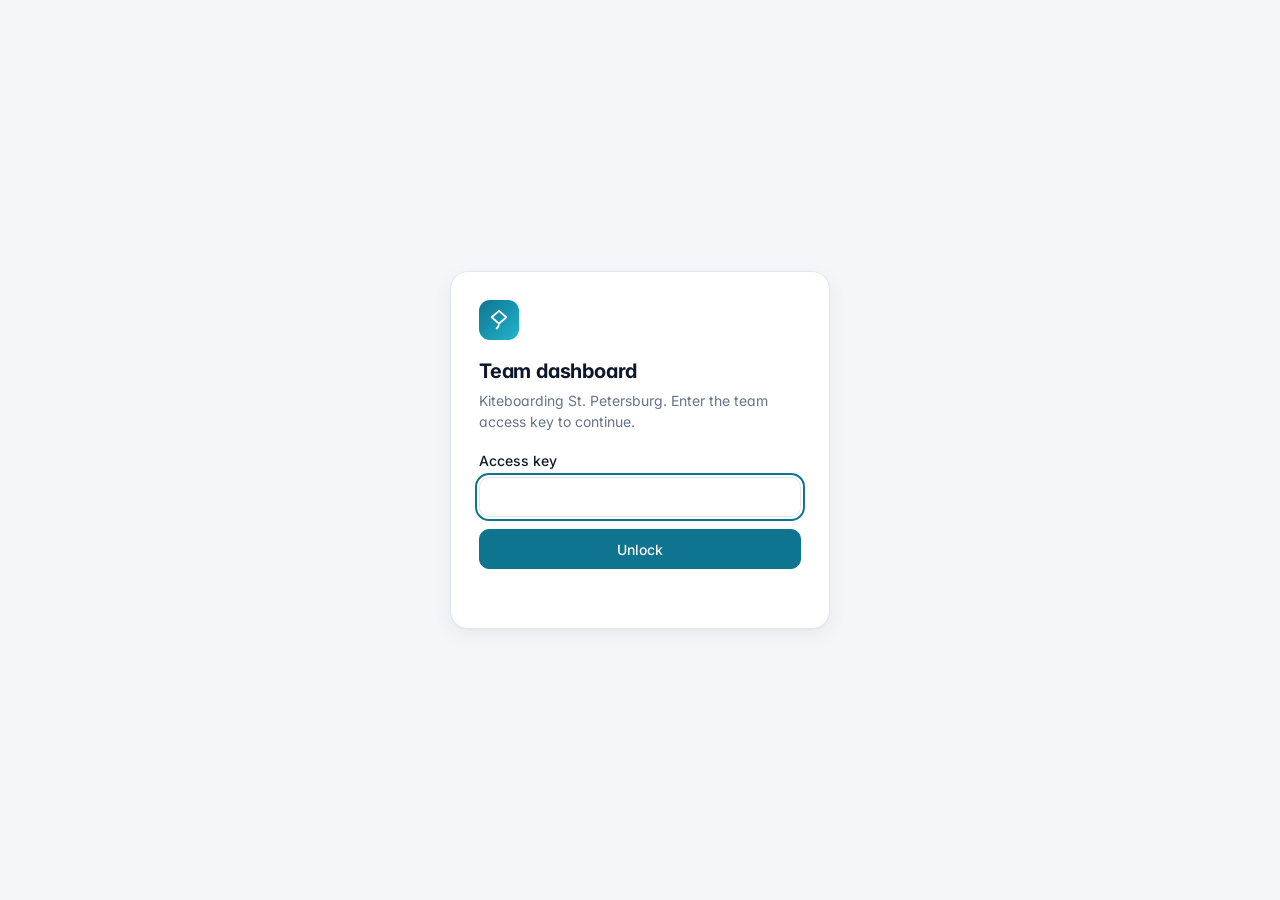
==== index.html @ fb51202d "Add Complete to the New / Repeat client switch Request cards and Instructor's clients now offer New " ====
<!doctype html>
<html lang="en">
<head>
<meta charset="utf-8">
<meta name="viewport" content="width=device-width, initial-scale=1">
<meta name="robots" content="noindex, nofollow">
<meta name="color-scheme" content="light dark">
<title>KSP Team Dashboard</title>
<link rel="preconnect" href="https://fonts.googleapis.com">
<link rel="preconnect" href="https://fonts.gstatic.com" crossorigin>
<link rel="stylesheet" href="https://fonts.googleapis.com/css2?family=Inter:wght@400;500;600;700&display=swap">
<style>
  :root {
    --bg: #f4f6f9;
    --surface: #ffffff;
    --surface-2: #f1f4f8;
    --border: #e2e7ee;
    --text: #0f172a;
    --muted: #64748b;
    --accent: #0e7490;
    --accent-hover: #0b5f76;
    --accent-soft: #e2f3f7;
    --on-accent: #ffffff;
    --shadow: 0 1px 2px rgba(15, 23, 42, .04), 0 6px 20px rgba(15, 23, 42, .05);
    --radius: 14px;
    --info: #1d4ed8;   --info-soft: #dbeafe;
    --ok: #15803d;     --ok-soft: #dcfce7;
    --warn: #b45309;   --warn-soft: #fef3c7;
    --danger: #b91c1c; --danger-soft: #fee2e2;
    --neutral: #475569; --neutral-soft: #e9edf2;
    /* Instructor colors */
    --green: #15803d;  --green-soft: #dcfce7;
    --blue: #1d4ed8;   --blue-soft: #dbeafe;
    --purple: #7e22ce; --purple-soft: #f3e8ff;
    --orange: #c2410c; --orange-soft: #ffedd5;
    --pink: #be185d;   --pink-soft: #fce7f3;
    --teal: #0f766e;   --teal-soft: #ccfbf1;
  }
  @media (prefers-color-scheme: dark) {
    :root {
      --bg: #0b1220;
      --surface: #111a2b;
      --surface-2: #17223a;
      --border: #24324d;
      --text: #e6edf6;
      --muted: #91a3bb;
      --accent: #22b5cc;
      --accent-hover: #47c6da;
      --accent-soft: rgba(34, 181, 204, .14);
      --on-accent: #062029;
      --shadow: 0 1px 2px rgba(0, 0, 0, .3), 0 6px 20px rgba(0, 0, 0, .25);
      --info: #93c5fd;   --info-soft: rgba(59, 130, 246, .18);
      --ok: #86efac;     --ok-soft: rgba(34, 197, 94, .16);
      --warn: #fcd34d;   --warn-soft: rgba(245, 158, 11, .16);
      --danger: #fca5a5; --danger-soft: rgba(239, 68, 68, .16);
      --neutral: #cbd5e1; --neutral-soft: rgba(148, 163, 184, .16);
      --green: #86efac;  --green-soft: rgba(34, 197, 94, .18);
      --blue: #93c5fd;   --blue-soft: rgba(59, 130, 246, .2);
      --purple: #d8b4fe; --purple-soft: rgba(168, 85, 247, .2);
      --orange: #fdba74; --orange-soft: rgba(249, 115, 22, .18);
      --pink: #f9a8d4;   --pink-soft: rgba(236, 72, 153, .18);
      --teal: #5eead4;   --teal-soft: rgba(20, 184, 166, .18);
    }
  }

  * { box-sizing: border-box; }
  html { -webkit-text-size-adjust: 100%; }
  body {
    margin: 0;
    background: var(--bg);
    color: var(--text);
    font: 14px/1.5 Inter, ui-sans-serif, system-ui, -apple-system, "Segoe UI", Roboto, sans-serif;
    font-feature-settings: "cv11", "ss01";
    -webkit-font-smoothing: antialiased;
  }
  a { color: var(--accent); text-decoration: none; }
  a:hover { text-decoration: underline; }
  button, input, select, textarea { font: inherit; color: inherit; }
  [hidden] { display: none !important; }
  .wrap { max-width: 1280px; margin: 0 auto; padding: 24px; }

  /* Buttons */
  .btn {
    display: inline-flex; align-items: center; gap: 6px;
    height: 36px; padding: 0 14px;
    border: 1px solid var(--border); border-radius: 10px;
    background: var(--surface); color: var(--text);
    font-weight: 500; cursor: pointer; white-space: nowrap;
    transition: background .15s, border-color .15s;
  }
  .btn:hover { background: var(--surface-2); }
  .btn:focus-visible, select:focus-visible, input:focus-visible { outline: 2px solid var(--accent); outline-offset: 2px; }
  .btn-primary { background: var(--accent); border-color: var(--accent); color: var(--on-accent); }
  .btn-primary:hover { background: var(--accent-hover); }
  .btn svg { width: 16px; height: 16px; }
  .btn.is-loading svg { animation: spin .8s linear infinite; }
  .btn-icon { width: 36px; padding: 0; justify-content: center; }
  @keyframes spin { to { transform: rotate(360deg); } }

  /* Key gate */
  .gate { min-height: 100vh; display: grid; place-items: center; padding: 24px 16px; }
  .gate-card {
    width: 100%; max-width: 380px; padding: 28px;
    background: var(--surface); border: 1px solid var(--border);
    border-radius: 18px; box-shadow: var(--shadow);
  }
  .gate-card h1 { margin: 16px 0 4px; font-size: 20px; letter-spacing: -.01em; }
  .gate-card p { margin: 0 0 18px; color: var(--muted); }
  .gate-card label { display: block; font-weight: 500; margin-bottom: 6px; }
  .gate-card .btn { width: 100%; justify-content: center; margin-top: 12px; height: 40px; }
  .gate-error { color: var(--danger); margin-top: 10px; min-height: 1.5em; }
  .field {
    width: 100%; height: 40px; padding: 0 12px;
    border: 1px solid var(--border); border-radius: 10px;
    background: var(--surface); color: var(--text);
  }

  /* Header */
  .logo {
    width: 40px; height: 40px; flex: none; border-radius: 11px;
    display: grid; place-items: center;
    background: linear-gradient(135deg, #0e7490, #22b5cc); color: #fff;
  }
  .logo svg { width: 22px; height: 22px; }
  .topbar { display: flex; align-items: center; justify-content: space-between; gap: 16px; flex-wrap: wrap; margin-bottom: 20px; }
  .brand { display: flex; align-items: center; gap: 12px; min-width: 0; }
  .brand h1 { margin: 0; font-size: 20px; line-height: 1.2; letter-spacing: -.015em; }
  .brand-sub { color: var(--muted); font-size: 13px; }
  .actions { display: flex; align-items: center; gap: 8px; flex-wrap: wrap; }

  .banner {
    display: flex; gap: 10px; align-items: flex-start;
    padding: 10px 14px; margin-bottom: 16px; border-radius: 12px;
    background: var(--warn-soft); color: var(--warn); font-weight: 500;
  }
  .banner.error { background: var(--danger-soft); color: var(--danger); }
  .banner svg { width: 18px; height: 18px; flex: none; margin-top: 1px; }

  /* KPIs */
  .kpis { display: grid; grid-template-columns: repeat(4, minmax(0, 1fr)); gap: 16px; margin-bottom: 20px; }
  .kpi {
    background: var(--surface); border: 1px solid var(--border); border-radius: var(--radius);
    box-shadow: var(--shadow); padding: 16px 18px; min-width: 0;
  }
  .kpi-label { color: var(--muted); font-size: 13px; font-weight: 500; }
  .kpi-value { font-size: 30px; font-weight: 700; letter-spacing: -.02em; line-height: 1.2; margin-top: 4px; font-variant-numeric: tabular-nums; }
  .kpi-sub { color: var(--muted); font-size: 12.5px; margin-top: 2px; overflow-wrap: anywhere; }
  .kpi-accent .kpi-value { color: var(--accent); }

  /* Panels */
  .panel {
    background: var(--surface); border: 1px solid var(--border); border-radius: var(--radius);
    box-shadow: var(--shadow); min-width: 0; display: flex; flex-direction: column;
    margin-bottom: 20px;
  }
  .panel-head {
    display: flex; align-items: center; justify-content: space-between; gap: 12px; flex-wrap: wrap;
    padding: 16px 18px 12px;
  }
  .panel-head h2 { margin: 0; font-size: 15px; font-weight: 600; letter-spacing: -.005em; }
  .count { color: var(--muted); font-weight: 500; font-size: 13px; margin-left: 6px; }
  .filters { display: flex; gap: 10px; padding: 0 18px 12px; }
  .search { position: relative; flex: 1; min-width: 0; }
  .search svg { position: absolute; left: 12px; top: 11px; width: 16px; height: 16px; color: var(--muted); pointer-events: none; }
  .search .field { height: 38px; padding-left: 36px; background: var(--surface-2); border-color: transparent; }
  .search .field:focus { background: var(--surface); border-color: var(--border); }
  .status-filter { height: 38px; padding: 0 10px; border: 1px solid transparent; border-radius: 10px; background: var(--surface-2); color: var(--text); max-width: 45%; }
  .panel-body { padding: 0 18px 18px; min-width: 0; }
  .empty { color: var(--muted); padding: 24px 0; text-align: center; }
  .note-error { color: var(--danger); padding: 16px 0; }

  /* Lesson request cards */
  .req-grid { display: grid; grid-template-columns: repeat(auto-fill, minmax(340px, 1fr)); gap: 12px; }
  .req { border: 1px solid var(--border); border-radius: 12px; padding: 14px; min-width: 0; }
  .req-top { display: flex; justify-content: space-between; align-items: flex-start; gap: 10px; }
  .req h3 { margin: 0; font-size: 15px; font-weight: 600; overflow-wrap: anywhere; }
  .pill {
    flex: none; display: inline-block; padding: 2px 10px; border-radius: 999px;
    font-size: 12px; font-weight: 600; background: var(--neutral-soft); color: var(--neutral);
  }
  .pill.info { background: var(--info-soft); color: var(--info); }
  .pill.ok { background: var(--ok-soft); color: var(--ok); }
  .pill.warn { background: var(--warn-soft); color: var(--warn); }
  .pill.danger { background: var(--danger-soft); color: var(--danger); }
  .contact { display: flex; flex-wrap: wrap; gap: 4px 14px; margin-top: 6px; }
  .contact a { display: inline-flex; align-items: center; gap: 5px; font-weight: 500; overflow-wrap: anywhere; }
  .contact svg { width: 14px; height: 14px; flex: none; }
  .fields { margin: 10px 0 0; padding: 0; list-style: none; }
  .fields li { margin: 2px 0; overflow-wrap: anywhere; }
  .fields .lbl { color: var(--muted); }
  .req-notes {
    margin-top: 10px; padding: 8px 10px; border-radius: 8px;
    background: var(--surface-2); white-space: pre-wrap; overflow-wrap: anywhere;
  }
  .req-notes b { font-weight: 600; }
  .req-time { margin-top: 10px; color: var(--muted); font-size: 12.5px; }
  .req-pills { display: flex; flex-wrap: wrap; justify-content: flex-end; gap: 6px; }
  .pill.jetski { background: var(--orange-soft); color: var(--orange); }
  .pill.repeat { background: var(--purple-soft); color: var(--purple); }
  .pill.complete { background: var(--green-soft); color: var(--green); }

  /* Team notes and Jetski Needed */
  .team { margin-top: 12px; padding-top: 12px; border-top: 1px dashed var(--border); }
  .team-row { display: flex; align-items: center; justify-content: space-between; gap: 10px; }
  .team-lbl { font-weight: 600; }
  .seg { display: inline-flex; padding: 2px; border-radius: 10px; background: var(--surface-2); border: 1px solid var(--border); }
  .seg button {
    height: 28px; min-width: 52px; padding: 0 12px; border: 0; border-radius: 8px;
    background: transparent; color: var(--muted); font-weight: 600; cursor: pointer;
  }
  .seg button[aria-pressed="true"] { background: var(--surface); color: var(--text); box-shadow: 0 1px 2px rgba(15, 23, 42, .12); }
  .seg button[data-jetski="yes"][aria-pressed="true"] { background: var(--orange); color: #fff; }
  .seg button[data-client="repeat"][aria-pressed="true"] { background: var(--purple); color: #fff; }
  .seg button[data-client="complete"][aria-pressed="true"] { background: var(--green); color: #fff; }
  .team-row + .team-row { margin-top: 8px; }
  .ctype { display: flex; align-items: center; gap: 10px; margin-top: 6px; font-size: 13px; color: var(--muted); }
  .ctype .seg button { height: 26px; min-width: 64px; }
  .seg button:disabled { cursor: default; opacity: .6; }
  .seg button:focus-visible, .note-form textarea:focus-visible { outline: 2px solid var(--accent); outline-offset: 2px; }
  .team-notes {
    margin-top: 10px; padding: 8px 10px; border-radius: 8px; max-height: 180px; overflow-y: auto;
    background: var(--surface-2); white-space: pre-wrap; overflow-wrap: anywhere; font-size: 13px;
  }
  .team-notes b { font-weight: 600; }
  .note-form { margin-top: 10px; }
  .note-form textarea {
    display: block; width: 100%; min-height: 56px; padding: 8px 10px; resize: vertical;
    border: 1px solid var(--border); border-radius: 10px; background: var(--surface); color: var(--text); font: inherit;
  }
  .note-actions { display: flex; gap: 8px; margin-top: 8px; }
  .note-actions .field { height: 34px; flex: 1; min-width: 0; }
  .note-actions .btn { height: 34px; }
  .team-msg { margin-top: 6px; font-size: 12.5px; color: var(--muted); min-height: 0; }
  .team-msg:empty { display: none; }
  .team-msg.error { color: var(--danger); }

  /* Add to calendar */
  .book { margin-top: 10px; }
  .book-form { margin-top: 8px; padding: 10px; border-radius: 10px; background: var(--surface-2); }
  .book-grid { display: grid; grid-template-columns: repeat(2, minmax(0, 1fr)); gap: 8px; }
  .book-grid label { display: flex; flex-direction: column; gap: 3px; font-size: 12.5px; font-weight: 500; color: var(--muted); min-width: 0; }
  .book-grid .field { height: 34px; padding: 0 8px; min-width: 0; }
  .book-form .note-actions .btn-primary { flex: 1; justify-content: center; }

  /* Upcoming lessons (booked from the dashboard) */
  .ev-list { list-style: none; margin: 0; padding: 0; }
  .ev-list > li { padding: 10px 0; border-top: 1px solid var(--border); }
  .ev-list > li:first-child { border-top: 0; }
  .ev-row { display: flex; align-items: center; gap: 12px; flex-wrap: wrap; }
  .ev-when { flex: none; width: 190px; font-weight: 600; font-variant-numeric: tabular-nums; }
  .ev-who { flex: 1; min-width: 160px; overflow-wrap: anywhere; }
  .ev-who .muted { color: var(--muted); font-size: 13px; }
  .ev-actions { display: flex; gap: 8px; }
  .ev-actions .btn { height: 32px; padding: 0 12px; }
  .btn-danger { color: var(--danger); }
  .ev-list .book-form { margin-top: 10px; }
  .ev-name { display: flex; align-items: center; gap: 8px; }
  .ev-name .field { height: 34px; width: 180px; }
  #ev-msg { padding: 0 18px 12px; }

  /* Calendar */
  .cal-nav { display: flex; align-items: center; gap: 8px; }
  .cal-title { font-size: 15px; font-weight: 600; min-width: 130px; text-align: center; }
  .cal-note { color: var(--muted); font-size: 13px; padding: 0 18px 12px; }
  .cal { border: 1px solid var(--border); border-radius: 12px; overflow: hidden; }
  .gcal { border: 1px solid var(--border); border-radius: 12px; overflow: hidden; background: #fff; }
  .gcal iframe { display: block; width: 100%; height: 680px; border: 0; }
  .cal-dow, .cal-grid { display: grid; grid-template-columns: repeat(7, minmax(0, 1fr)); }
  .cal-dow div { padding: 8px 10px; font-size: 12px; font-weight: 600; color: var(--muted); background: var(--surface-2); border-bottom: 1px solid var(--border); }
  .cal-dow .short { display: none; }
  .cal-day {
    min-width: 0; min-height: 104px; margin: 0; padding: 4px 4px 6px;
    border: 0; border-right: 1px solid var(--border); border-bottom: 1px solid var(--border);
    background: transparent; cursor: pointer; text-align: left;
    display: flex; flex-direction: column; align-items: stretch; gap: 3px;
  }
  .cal-day:nth-child(7n) { border-right: 0; }
  .cal-day:nth-last-child(-n+7) { border-bottom: 0; }
  .cal-day:hover { background: var(--surface-2); }
  .cal-day:focus-visible { outline: 2px solid var(--accent); outline-offset: -2px; }
  .cal-day.out { background: color-mix(in srgb, var(--surface-2) 55%, transparent); }
  .cal-day.out .cal-num { color: var(--muted); opacity: .7; }
  .cal-day.today { background: var(--accent-soft); }
  .cal-day.selected { box-shadow: inset 0 0 0 2px var(--accent); }
  .cal-num {
    align-self: flex-start; display: inline-grid; place-items: center; min-width: 24px; height: 24px; padding: 0 4px;
    border-radius: 999px; font-size: 12.5px; font-weight: 600; font-variant-numeric: tabular-nums;
  }
  .cal-day.today .cal-num { background: var(--accent); color: var(--on-accent); }
  .chip {
    display: block; min-width: 0; padding: 1px 6px; border-radius: 5px;
    font-size: 11.5px; font-weight: 600; line-height: 18px;
    white-space: nowrap; overflow: hidden; text-overflow: ellipsis;
    background: var(--neutral-soft); color: var(--neutral);
  }
  .chip.info { background: var(--info-soft); color: var(--info); }
  .chip.ok { background: var(--ok-soft); color: var(--ok); }
  .chip.warn { background: var(--warn-soft); color: var(--warn); }
  .chip.danger { background: var(--danger-soft); color: var(--danger); text-decoration: line-through; }
  .chip.avail { background: var(--accent-soft); color: var(--accent); }
  .chip.weekly { padding: 2px 6px; line-height: 15px; }
  .chip.weekly span { display: block; overflow: hidden; text-overflow: ellipsis; }
  .chip.weekly .chip-phone { font-weight: 500; font-variant-numeric: tabular-nums; }
  .chip-more { font-size: 11.5px; color: var(--muted); font-weight: 500; padding: 0 6px; }

  /* Instructor colors: .ic sets --ic / --ic-soft, .ic-<color> picks them */
  .ic { --ic: var(--neutral); --ic-soft: var(--neutral-soft); }
  .ic-green { --ic: var(--green); --ic-soft: var(--green-soft); }
  .ic-blue { --ic: var(--blue); --ic-soft: var(--blue-soft); }
  .ic-purple { --ic: var(--purple); --ic-soft: var(--purple-soft); }
  .ic-orange { --ic: var(--orange); --ic-soft: var(--orange-soft); }
  .ic-pink { --ic: var(--pink); --ic-soft: var(--pink-soft); }
  .ic-teal { --ic: var(--teal); --ic-soft: var(--teal-soft); }
  .chip.ic { background: var(--ic-soft); color: var(--ic); }
  .chip.ic.danger { opacity: .7; }
  .dot { display: inline-block; flex: none; width: 10px; height: 10px; border-radius: 999px; background: var(--ic); }
  .legend { display: flex; flex-wrap: wrap; gap: 6px 14px; padding: 0 18px 12px; color: var(--muted); font-size: 13px; }
  .legend span { display: inline-flex; align-items: center; gap: 6px; }
  .inst { display: inline-flex; align-items: center; gap: 6px; font-size: 13px; font-weight: 500; color: var(--muted); }
  .req.ic { border-left: 4px solid var(--ic); }

  /* Student availability */
  .avail-grid { display: grid; grid-template-columns: repeat(3, minmax(0, 1fr)); gap: 12px; }
  .avail-col { border: 1px solid var(--border); border-radius: 12px; min-width: 0; }
  .avail-col h3 { margin: 0; padding: 12px 14px; font-size: 14px; font-weight: 600; border-bottom: 1px solid var(--border); background: var(--surface-2); border-radius: 12px 12px 0 0; }
  .avail-col ul { list-style: none; margin: 0; padding: 4px 0; }
  .avail-col li { display: flex; gap: 10px; align-items: flex-start; padding: 8px 14px; border-left: 4px solid var(--ic); margin: 4px 0; overflow-wrap: anywhere; }
  .avail-col li strong { font-weight: 600; }
  .avail-col .muted { color: var(--muted); font-size: 13px; }
  .avail-col .contact { margin-top: 2px; font-size: 13px; }
  .avail-col .empty { padding: 16px 14px; text-align: left; }
  .clients { margin-top: 16px; }
  .clients h3 { display: flex; align-items: center; justify-content: space-between; gap: 10px; flex-wrap: wrap; }
  .clients h3 select { width: auto; min-width: 160px; height: 32px; padding: 0 8px; font-weight: 500; max-width: 60%; }
  .clients .past { opacity: .7; }
  .clients li > div { flex: 1; min-width: 0; }
  .cnotes { margin-top: 8px; padding-top: 0; border-top: 0; }
  .cnotes summary { cursor: pointer; font-size: 13px; font-weight: 600; color: var(--accent); width: max-content; max-width: 100%; }
  .cnotes summary:focus-visible { outline: 2px solid var(--accent); outline-offset: 2px; border-radius: 4px; }
  .cnotes .team-notes { margin-top: 6px; }
  .cnotes .note-form { margin-top: 8px; }
  .detail { padding: 16px 0 0; }
  .detail h3 { margin: 0 0 8px; font-size: 14px; font-weight: 600; }
  .detail ul { list-style: none; margin: 0; padding: 0; }
  .detail li { display: flex; gap: 12px; align-items: flex-start; padding: 8px 0; border-top: 1px solid var(--border); overflow-wrap: anywhere; }
  .detail li:first-child { border-top: 0; }
  .detail .when { flex: none; width: 84px; font-weight: 600; font-variant-numeric: tabular-nums; overflow-wrap: normal; }
  .detail .who { flex: 1; min-width: 0; }
  .detail .who strong { font-weight: 600; }
  .detail .muted { color: var(--muted); }
  .detail .contact { margin-top: 2px; font-size: 13px; }
  .detail .empty { padding: 4px 0; text-align: left; }

  .footer { color: var(--muted); font-size: 12.5px; text-align: center; padding: 8px 0 24px; }

  /* Tablet */
  @media (max-width: 960px) {
    .kpis { grid-template-columns: repeat(2, minmax(0, 1fr)); }
  }
  /* Phone */
  @media (max-width: 640px) {
    .wrap { padding: 16px; }
    .kpis { gap: 10px; margin-bottom: 16px; }
    .kpi { padding: 12px 14px; }
    .kpi-value { font-size: 24px; }
    .panel { margin-bottom: 16px; }
    .panel-head { padding: 14px 14px 10px; }
    .filters { padding: 0 14px 10px; gap: 8px; }
    .req-grid { grid-template-columns: minmax(0, 1fr); }
    .panel-body { padding: 0 14px 14px; }
    .cal-note { padding: 0 14px 10px; }
    .cal-dow div { padding: 6px 0; text-align: center; }
    .cal-dow .long { display: none; }
    .cal-dow .short { display: inline; }
    .cal-day { min-height: 56px; padding: 3px 2px; align-items: center; }
    .cal-num { align-self: center; min-width: 22px; height: 22px; font-size: 12px; }
    /* Chips become small colored bars; tap the day to see who */
    .chip { width: 100%; height: 4px; padding: 0; font-size: 0; line-height: 0; border-radius: 2px; text-decoration: none; }
    .chip.info { background: var(--info); }
    .chip.ok { background: var(--ok); }
    .chip.warn { background: var(--warn); }
    .chip.danger { background: var(--danger); opacity: .5; }
    .chip:not(.info):not(.ok):not(.warn):not(.danger):not(.avail) { background: var(--neutral); }
    .chip.avail { background: var(--accent); padding: 0; line-height: 0; }
    .chip.weekly span { display: none; }
    .chip-more { font-size: 10px; padding: 0; line-height: 1; }
    .chip.ic { background: var(--ic); padding: 0; line-height: 0; }
    .legend { padding: 0 14px 10px; }
    .avail-grid { grid-template-columns: minmax(0, 1fr); }
    .gcal iframe { height: 560px; }
    .ev-when { width: 100%; }
    .ev-name .field { width: 140px; }
    #ev-msg { padding: 0 14px 10px; }
    .detail .when { width: 78px; }
    .brand h1 { font-size: 17px; }
    .actions { width: 100%; }
    .actions .updated { flex: 1; }
  }
</style>
</head>
<body>

<!-- Key gate -->
<div class="gate" id="gate" hidden>
  <form class="gate-card" id="gate-form" autocomplete="off">
    <div class="logo" aria-hidden="true">
      <svg viewBox="0 0 24 24" fill="none" stroke="currentColor" stroke-width="2" stroke-linejoin="round"><path d="M12 2 20 9l-8 7-8-7 8-7Z"/><path d="M12 16c0 2-1 4-3 6"/></svg>
    </div>
    <h1>Team dashboard</h1>
    <p>Kiteboarding St. Petersburg. Enter the team access key to continue.</p>
    <label for="gate-key">Access key</label>
    <input class="field" id="gate-key" type="password" autocomplete="current-password" required>
    <button class="btn btn-primary" type="submit">Unlock</button>
    <div class="gate-error" id="gate-error" role="alert"></div>
  </form>
</div>

<!-- Dashboard -->
<div class="wrap" id="app" hidden>
  <header class="topbar">
    <div class="brand">
      <div class="logo" aria-hidden="true">
        <svg viewBox="0 0 24 24" fill="none" stroke="currentColor" stroke-width="2" stroke-linejoin="round"><path d="M12 2 20 9l-8 7-8-7 8-7Z"/><path d="M12 16c0 2-1 4-3 6"/></svg>
      </div>
      <div>
        <h1>Kiteboarding St. Petersburg</h1>
        <div class="brand-sub">Team dashboard</div>
      </div>
    </div>
    <div class="actions">
      <span class="brand-sub updated" id="updated"></span>
      <a class="btn" href="marketing.html" id="marketing-link">Marketing</a>
      <button class="btn" type="button" id="refresh-btn">
        <svg viewBox="0 0 24 24" fill="none" stroke="currentColor" stroke-width="2" stroke-linecap="round" stroke-linejoin="round" aria-hidden="true"><path d="M21 12a9 9 0 1 1-2.64-6.36"/><path d="M21 3v6h-6"/></svg>
        Refresh
      </button>
      <button class="btn" type="button" id="lock-btn">
        <svg viewBox="0 0 24 24" fill="none" stroke="currentColor" stroke-width="2" stroke-linecap="round" stroke-linejoin="round" aria-hidden="true"><rect x="4" y="11" width="16" height="10" rx="2"/><path d="M8 11V7a4 4 0 0 1 8 0v4"/></svg>
        Lock
      </button>
    </div>
  </header>

  <div class="banner" id="demo-banner" hidden>
    <svg viewBox="0 0 24 24" fill="none" stroke="currentColor" stroke-width="2" stroke-linecap="round" aria-hidden="true"><circle cx="12" cy="12" r="9"/><path d="M12 8v5M12 16h.01"/></svg>
    <span>Demo mode: this is sample data, not your real spreadsheet.</span>
  </div>
  <div class="banner error" id="error-banner" role="alert" hidden>
    <svg viewBox="0 0 24 24" fill="none" stroke="currentColor" stroke-width="2" stroke-linecap="round" aria-hidden="true"><circle cx="12" cy="12" r="9"/><path d="M12 8v5M12 16h.01"/></svg>
    <span id="error-text"></span>
  </div>

  <section class="kpis" id="kpis" aria-label="Summary"></section>

  <section class="panel" aria-labelledby="gcal-h" id="gcal-panel" hidden>
    <div class="panel-head">
      <h2 id="gcal-h">Lesson calendar</h2>
      <a class="btn" href="https://calendar.google.com/calendar/r" target="_blank" rel="noopener">Open in Google Calendar</a>
    </div>
    <div class="cal-note">From the team Google Calendar. If it looks empty, sign in to Google with an account the calendar is shared with.</div>
    <div class="panel-body"><div class="gcal" id="gcal"></div></div>
  </section>

  <section class="panel" aria-labelledby="cal-h" id="cal-panel">
    <div class="panel-head">
      <h2 id="cal-h">Lesson calendar</h2>
      <div class="cal-nav">
        <button class="btn btn-icon" type="button" id="cal-prev" aria-label="Previous month">
          <svg viewBox="0 0 24 24" fill="none" stroke="currentColor" stroke-width="2" stroke-linecap="round" stroke-linejoin="round" aria-hidden="true"><path d="m15 18-6-6 6-6"/></svg>
        </button>
        <span class="cal-title" id="cal-title" aria-live="polite"></span>
        <button class="btn btn-icon" type="button" id="cal-next" aria-label="Next month">
          <svg viewBox="0 0 24 24" fill="none" stroke="currentColor" stroke-width="2" stroke-linecap="round" stroke-linejoin="round" aria-hidden="true"><path d="m9 18 6-6-6-6"/></svg>
        </button>
        <button class="btn" type="button" id="cal-today">Today</button>
      </div>
    </div>
    <div class="cal-note" id="cal-note"></div>
    <div class="legend" id="cal-legend" hidden></div>
    <div class="panel-body">
      <div class="cal">
        <div class="cal-dow" aria-hidden="true">
          <div><span class="long">Sun</span><span class="short">S</span></div>
          <div><span class="long">Mon</span><span class="short">M</span></div>
          <div><span class="long">Tue</span><span class="short">T</span></div>
          <div><span class="long">Wed</span><span class="short">W</span></div>
          <div><span class="long">Thu</span><span class="short">T</span></div>
          <div><span class="long">Fri</span><span class="short">F</span></div>
          <div><span class="long">Sat</span><span class="short">S</span></div>
        </div>
        <div class="cal-grid" id="cal-grid"></div>
      </div>
      <div class="detail" id="cal-detail" aria-live="polite"></div>
    </div>
  </section>

  <section class="panel" aria-labelledby="ev-h" id="ev-panel" hidden>
    <div class="panel-head">
      <h2 id="ev-h">Upcoming lessons<span class="count" id="ev-count"></span></h2>
      <label class="ev-name"><span class="brand-sub">Your name</span><input class="field by" id="ev-by" list="team-names" maxlength="60" autocomplete="off"></label>
    </div>
    <div class="cal-note">Lessons added with <b>Add to calendar</b>. Change or delete them here. Anything else on the calendars is changed in Google Calendar.</div>
    <div class="team-msg" id="ev-msg" role="status"></div>
    <div class="panel-body"><ul class="ev-list" id="ev-list"></ul></div>
  </section>

  <section class="panel" aria-labelledby="avail-h" id="avail-panel" hidden>
    <div class="panel-head"><h2 id="avail-h">Student availability<span class="count" id="avail-count"></span></h2></div>
    <div class="cal-note" id="avail-note"></div>
    <div class="legend" id="avail-legend" hidden></div>
    <div class="panel-body">
      <div class="avail-grid" id="avail-groups"></div>
      <div class="avail-col clients" id="clients" hidden>
        <h3><span>Instructor’s clients<span class="count" id="clients-count"></span></span>
          <select class="field" id="clients-inst" aria-label="Instructor"></select></h3>
        <ul id="clients-list"></ul>
      </div>
    </div>
  </section>

  <section class="panel" aria-labelledby="lessons-h">
    <div class="panel-head"><h2 id="lessons-h">Lesson requests<span class="count" id="lessons-count"></span></h2></div>
    <div class="filters">
      <div class="search">
        <svg viewBox="0 0 24 24" fill="none" stroke="currentColor" stroke-width="2" stroke-linecap="round" aria-hidden="true"><circle cx="11" cy="11" r="7"/><path d="m20 20-3.5-3.5"/></svg>
        <input class="field" id="lessons-q" type="search" placeholder="Search requests" aria-label="Search lesson requests">
      </div>
      <select class="status-filter" id="status-filter" aria-label="Filter by status"><option value="">All statuses</option></select>
    </div>
    <div class="panel-body"><div class="req-grid" id="lessons"></div><datalist id="team-names"></datalist></div>
  </section>

  <div class="footer">Lesson requests come from the team Google Sheet. Press Refresh to see new ones.</div>
</div>

<script>
(function () {
  'use strict';

  // Paste the Apps Script web app URL here (it ends in /exec).
  const API_URL = 'https://script.google.com/macros/s/AKfycbxNeYvWP2KLU87YefQ8ZaTlT-Hw2MQ_s9PDlbGab4CHATvuPpInMYP46A1dcpsrS7k/exec';

  // Instructor colors, by first name (lower case). Instructors not listed
  // here get the next free color automatically.
  // Choices: green, blue, purple, orange, pink, teal.
  const INSTRUCTOR_COLORS = { brad: 'green', anthony: 'blue', nate: 'purple' };
  const IC_PALETTE = ['green', 'blue', 'purple', 'orange', 'pink', 'teal'];

  // Google Calendars to show instead of the built-in lesson calendar, one
  // per instructor. Paste each Calendar ID between the quotes (Google
  // Calendar > Settings > the calendar's name > Integrate calendar). Each
  // shows in that instructor's color above. With every ID blank, the
  // built-in calendar shows instead.
  const GOOGLE_CALENDARS = {
    Brad: '0ceee340ec4dce683454a4b150ca1fabc7fab4ad747dfbcd71f8fd66938ed6bd@group.calendar.google.com',
    Anthony: 'info@kiteboardingstpetersburg.com',
    Nate: 'ncc1erpf1hf6bdka7k4cp7m708@group.calendar.google.com'
  };
  const GOOGLE_CALENDAR_TZ = 'America/New_York';
  // Google Calendar's own shades of the instructor colors.
  const GCAL_HEX = { green: '#0B8043', blue: '#3F51B5', purple: '#8E24AA', orange: '#F4511E', pink: '#D81B60', teal: '#009688' };

  const KEY_STORAGE = 'ksp-dashboard-key';
  const CLIENTS_STORAGE = 'ksp-dashboard-clients-of';
  const NAME_STORAGE = 'ksp-dashboard-name';
  const DAY_MS = 864e5;

  const params = new URLSearchParams(location.search);
  const API_READY = /^https:\/\/\S+$/.test(API_URL.trim());
  const DEMO = params.has('demo') || !API_READY;

  const $ = (id) => document.getElementById(id);
  const state = { data: null, model: null, view: null, selected: null, loading: false, drafts: {}, msgs: {}, saving: {}, clientOpen: {}, book: {}, evEdit: {}, evBusy: null, demoEvents: null };
  let memKey = '';

  // ---------- Storage (every call guarded) ----------
  const keyStore = {
    get() { try { return localStorage.getItem(KEY_STORAGE) || ''; } catch (e) { return ''; } },
    set(v) { try { localStorage.setItem(KEY_STORAGE, v); } catch (e) { /* private mode etc. */ } },
    clear() { try { localStorage.removeItem(KEY_STORAGE); } catch (e) { /* ignore */ } }
  };
  const getKey = () => memKey || keyStore.get();
  const nameStore = {
    get() { try { return localStorage.getItem(NAME_STORAGE) || ''; } catch (e) { return ''; } },
    set(v) { try { localStorage.setItem(NAME_STORAGE, v); } catch (e) { /* ignore */ } }
  };
  let myName = nameStore.get();

  // ---------- Helpers ----------
  function esc(v) {
    return String(v == null ? '' : v).replace(/[&<>"']/g, (c) =>
      ({ '&': '&amp;', '<': '&lt;', '>': '&gt;', '"': '&quot;', "'": '&#39;' })[c]);
  }
  const pad = (n) => String(n).padStart(2, '0');
  const dayKey = (d) => d.getFullYear() + '-' + pad(d.getMonth() + 1) + '-' + pad(d.getDate());
  const startOfDay = (d) => new Date(d.getFullYear(), d.getMonth(), d.getDate());
  const addDays = (d, n) => new Date(d.getFullYear(), d.getMonth(), d.getDate() + n);
  const diffDays = (a, b) => Math.round((startOfDay(b) - startOfDay(a)) / DAY_MS);
  const isBlank = (v) => v == null || String(v).trim() === '';

  // Parses yyyy-MM-dd[THH:mm[:ss]] (what the API sends), M/D/YYYY, or anything Date can read.
  function parseDate(v) {
    if (isBlank(v)) return null;
    const s = String(v).trim();
    let m = s.match(/^(\d{4})-(\d{1,2})-(\d{1,2})(?:[T ](\d{1,2}):(\d{2})(?::(\d{2}))?)?$/);
    if (m) return new Date(+m[1], m[2] - 1, +m[3], +(m[4] || 0), +(m[5] || 0), +(m[6] || 0));
    m = s.match(/^(\d{1,2})\/(\d{1,2})\/(\d{2}|\d{4})(?:,?\s+(\d{1,2}):(\d{2})(?::(\d{2}))?\s*([ap]\.?m\.?)?)?$/i);
    if (m) {
      let y = +m[3]; if (y < 100) y += 2000;
      let h = +(m[4] || 0);
      if (m[7]) { h %= 12; if (/^p/i.test(m[7])) h += 12; }
      return new Date(y, m[1] - 1, +m[2], h, +(m[5] || 0), +(m[6] || 0));
    }
    if (!/\d{4}/.test(s)) return null; // avoid Date.parse guessing at things like "May 5"
    const t = Date.parse(s);
    return isNaN(t) ? null : new Date(t);
  }

  const fmt = (d, opts) => d.toLocaleString('en-US', opts);
  const thisYear = new Date().getFullYear();
  function fmtDay(d, forceYear) {
    const o = { month: 'short', day: 'numeric' };
    if (forceYear || d.getFullYear() !== thisYear) o.year = 'numeric';
    return fmt(d, o);
  }
  function fmtTime(d) { return fmt(d, { hour: 'numeric', minute: '2-digit' }); }
  function relTime(d) {
    const mins = Math.round((Date.now() - d.getTime()) / 60000);
    if (mins < 1) return 'just now';
    if (mins < 60) return mins + ' min ago';
    const hrs = Math.round(mins / 60);
    if (hrs < 24) return hrs + (hrs === 1 ? ' hour ago' : ' hours ago');
    const days = diffDays(d, new Date());
    if (days === 1) return 'yesterday';
    if (days < 30) return days + ' days ago';
    return '';
  }

  // Pretty-print ISO dates coming from the sheet; leave everything else alone.
  function fmtValue(v) {
    if (v === true) return 'Yes';
    if (v === false) return 'No';
    const s = String(v == null ? '' : v).trim();
    if (/^\d{4}-\d{2}-\d{2}$/.test(s)) return fmtDay(parseDate(s), true);
    if (/^\d{4}-\d{2}-\d{2}T\d{2}:\d{2}(:\d{2})?$/.test(s)) {
      const d = parseDate(s);
      return fmtDay(d, true) + ', ' + fmtTime(d);
    }
    return s;
  }

  const EMAIL_RE = /^[^\s@<>"'()]+@[^\s@<>"'()]+\.[a-z]{2,}$/i;
  function fmtPhone(s) {
    const str = String(s).trim();
    if (!/^\+?[\d]+$/.test(str)) return str; // already formatted by a human
    const d = str.replace(/\D/g, '');
    if (d.length === 10) return '(' + d.slice(0, 3) + ') ' + d.slice(3, 6) + '-' + d.slice(6);
    if (d.length === 11 && d[0] === '1') return '+1 (' + d.slice(1, 4) + ') ' + d.slice(4, 7) + '-' + d.slice(7);
    return str;
  }
  function phoneHref(s) {
    const str = String(s).trim();
    const digits = str.replace(/\D/g, '');
    if (digits.length < 7 || digits.length > 15) return '';
    return 'tel:' + (str.startsWith('+') ? '+' : '') + digits;
  }
  const ICON_PHONE = '<svg viewBox="0 0 24 24" fill="none" stroke="currentColor" stroke-width="2" stroke-linecap="round" stroke-linejoin="round" aria-hidden="true"><path d="M22 16.9v3a2 2 0 0 1-2.2 2 19.8 19.8 0 0 1-8.6-3.1 19.5 19.5 0 0 1-6-6A19.8 19.8 0 0 1 2.1 4.2 2 2 0 0 1 4.1 2h3a2 2 0 0 1 2 1.7c.1.9.4 1.8.7 2.7a2 2 0 0 1-.5 2.1L8 9.8a16 16 0 0 0 6 6l1.3-1.3a2 2 0 0 1 2.1-.4c.9.3 1.8.6 2.7.7a2 2 0 0 1 1.7 2Z"/></svg>';
  const ICON_MAIL = '<svg viewBox="0 0 24 24" fill="none" stroke="currentColor" stroke-width="2" stroke-linecap="round" stroke-linejoin="round" aria-hidden="true"><rect x="2" y="4" width="20" height="16" rx="2"/><path d="m22 7-10 6L2 7"/></svg>';
  function phoneLink(v, icon) {
    const href = phoneHref(v);
    const label = esc(fmtPhone(v));
    return href ? '<a href="' + esc(href) + '">' + (icon ? ICON_PHONE : '') + label + '</a>' : label;
  }
  function mailLink(v, icon) {
    const s = String(v).trim();
    if (!EMAIL_RE.test(s)) return esc(s);
    return '<a href="mailto:' + esc(s) + '">' + (icon ? ICON_MAIL : '') + esc(s) + '</a>';
  }

  // Header matching. Patterns are tried in order; each runs against every
  // header (lower-cased) before the next pattern is tried.
  const norm = (h) => String(h).toLowerCase().replace(/[_\s]+/g, ' ').trim();
  function findCol(headers, patterns, exclude) {
    const skip = exclude || [];
    for (const p of patterns) {
      const hit = headers.find((h) => skip.indexOf(h) < 0 && p.test(norm(h)));
      if (hit) return hit;
    }
    return null;
  }
  const PHONE_RE = /\b(phone|mobile|cell|tel|telephone|whatsapp)\b/;
  const EMAILH_RE = /\be-?mail\b/;

  function statusTone(s) {
    const t = norm(s);
    if (!t) return '';
    if (/^new\b/.test(t)) return 'info';
    if (/cancel|declin|no.?show|spam|lost|refund|reject/.test(t)) return 'danger';
    if (/book|confirm|schedul|paid|deposit|won/.test(t)) return 'ok';
    if (/contact|follow|pending|wait|quote|tentative|call|progress|hold/.test(t)) return 'warn';
    return '';
  }

  // ---------- Model ----------
  function table(t) {
    return { headers: (t && t.headers) || [], rows: (t && t.rows) || [], error: (t && t.error) || '' };
  }

  function buildModel(data) {
    const now = new Date();

    // Lesson requests
    const L = table(data.lessons);
    const lh = L.headers;
    const used = [];
    const take = (patterns) => { const c = findCol(lh, patterns, used); if (c) used.push(c); return c; };
    const lc = {};
    lc.submitted = take([/^submitted\b/, /^(timestamp|date submitted|submission date|submitted at|created)$/, /\bsubmitted\b/]);
    lc.status = take([/^status$/, /\bstatus\b/]);
    lc.notes = take([/^notes?$/, /^(internal|staff|admin|team) notes?$/]);
    lc.instructor = take([/^instructor$/, /\b(instructor|coach|teacher|assigned to)\b/]);
    lc.name = take([/^(full )?name$/, /^(your|student|client|customer|rider) name$/, /^(?!.*\b(first|last)\b).*\bname\b/]);
    lc.first = lc.name ? null : take([/\bfirst\b.*\bname\b|^first$/]);
    lc.last = lc.name ? null : take([/\blast\b.*\bname\b|^last$|\bsurname\b/]);
    lc.phone = take([PHONE_RE]);
    lc.email = take([EMAILH_RE]);

    // Calendar columns: the requested lesson date, an optional second-choice
    // date, and a time. They stay on the cards too, so they aren't "used".
    const free = lh.filter((h) => used.indexOf(h) < 0);
    const ALT_RE = /\b(alt|alternat\w*|second|2nd|backup|other)\b/;
    lc.date = findCol(free.filter((h) => !ALT_RE.test(norm(h))), [
      /^(preferred|requested|desired|lesson|booking|appointment) date\b/,
      /\b(preferred|requested|desired|lesson|booking)\b.*\bdate\b/,
      /^(date|day)$/, /\bdate\b/
    ]);
    lc.altDate = findCol(free.filter((h) => h !== lc.date), [/\b(alt|alternat\w*|second|2nd|backup)\b.*\bdate\b/]);
    lc.time = findCol(free.filter((h) => !ALT_RE.test(norm(h)) && !/time ?zone/.test(norm(h))), [
      /\b(preferred|requested|desired|lesson|start)\b.*\btime\b/, /^time( slot)?$/, /\btime\b/
    ]);
    // Weekly availability, e.g. "Monday" or "Weekends": shown on every
    // matching weekday from today on.
    lc.avail = findCol(free, [/\bavailab/, /\b(preferred|available|best|which) days?\b/, /^days?( of (the )?week)?$/],
      [lc.date, lc.altDate, lc.time]);
    lc.type = findCol(free, [/\blesson\b.*\b(type|package)\b/, /\b(lesson|package|service|type)\b/], [lc.date, lc.altDate, lc.time, lc.avail]);

    const team = data.team || {};
    const lessons = L.rows.map((r, idx) => {
      const name = lc.name ? r[lc.name] : [r[lc.first], r[lc.last]].filter((x) => !isBlank(x)).join(' ');
      const fields = lh.filter((h) => used.indexOf(h) < 0 && !isBlank(r[h])).map((h) => [h, fmtValue(r[h])]);
      const id = requestId(r, lc, name, idx);
      const t = team[id] || {};
      return {
        idx,
        id,
        jetski: t.jetski === true,
        client: t.client === 'Repeat' || t.client === 'Complete' ? t.client : 'New',
        teamNotes: t.notes ? String(t.notes) : '',
        name: isBlank(name) ? '' : String(name).trim(),
        status: lc.status && !isBlank(r[lc.status]) ? String(r[lc.status]).trim() : '',
        notes: lc.notes && !isBlank(r[lc.notes]) ? String(r[lc.notes]) : '',
        submitted: lc.submitted ? parseDate(r[lc.submitted]) : null,
        phone: lc.phone && !isBlank(r[lc.phone]) ? String(r[lc.phone]) : '',
        email: lc.email && !isBlank(r[lc.email]) ? String(r[lc.email]).trim() : '',
        fields,
        type: lc.type && !isBlank(r[lc.type]) ? fmtValue(r[lc.type]) : '',
        date: lc.date ? r[lc.date] : '',
        altDate: lc.altDate ? r[lc.altDate] : '',
        time: lc.time ? r[lc.time] : '',
        avail: lc.avail && !isBlank(r[lc.avail]) ? String(r[lc.avail]).trim() : '',
        instructor: lc.instructor && !isBlank(r[lc.instructor]) ? String(r[lc.instructor]).trim() : '',
        hay: lh.map((h) => r[h]).concat(fields.map((f) => f[1]), [t.notes || '']).join(' \u0001 ').toLowerCase()
      };
    });
    // Newest first; rows without a date keep sheet order (newer rows are lower).
    lessons.sort((a, b) => {
      const ta = a.submitted ? a.submitted.getTime() : -Infinity;
      const tb = b.submitted ? b.submitted.getTime() : -Infinity;
      return tb - ta || b.idx - a.idx;
    });

    // Calendar entries, by day
    const days = {};
    let undated = 0;
    const put = (l, raw, alt) => {
      const d = parseDate(raw);
      if (!d) return false;
      const t = lessonTime(raw, l.time);
      const k = dayKey(d);
      (days[k] = days[k] || []).push({ lesson: l, alt, mins: t.mins, label: t.label, exact: !!t.exact });
      return true;
    };
    // weekly[0..6]: people available on that weekday (0 = Sunday). A date
    // column holding words like "Weekends" counts as availability too.
    const weekly = [[], [], [], [], [], [], []];
    lessons.forEach((l) => {
      const dated = put(l, l.date, false);
      put(l, l.altDate, true);
      const text = [l.avail, dated ? '' : l.date].filter((x) => !isBlank(x) && !parseDate(x)).join(', ');
      const dows = parseWeekdays(text);
      l.availText = text;
      l.dows = dows;
      if (dows.size && isOpen(l.status)) {
        const t = lessonTime('', l.time);
        dows.forEach((i) => weekly[i].push({ lesson: l, weekly: true, text, span: dows.size, mins: t.mins, label: t.label, exact: !!t.exact }));
      } else if (!dated && !dows.size) {
        undated++;
      }
    });
    const byTime = (a, b) => a.mins - b.mins || a.lesson.name.localeCompare(b.lesson.name);
    Object.keys(days).forEach((k) => days[k].sort((a, b) => a.alt - b.alt || byTime(a, b)));
    // Specific days first; "Flexible" people last so they don't crowd others out.
    weekly.forEach((list) => list.sort((a, b) => a.span - b.span || byTime(a, b)));

    // Student availability groups. Someone free on, say, Monday and Saturday
    // is listed under both Weekdays and Weekends.
    const groups = { flexible: [], weekends: [], weekdays: [] };
    let noAvail = 0;
    lessons.filter((l) => isOpen(l.status)).forEach((l) => {
      const d = l.dows;
      if (!d.size) { noAvail++; return; }
      if (d.size === 7) { groups.flexible.push(l); return; }
      if (d.has(0) || d.has(6)) groups.weekends.push(l);
      if ([1, 2, 3, 4, 5].some((i) => d.has(i))) groups.weekdays.push(l);
    });
    Object.keys(groups).forEach((g) => groups[g].sort((a, b) => a.name.localeCompare(b.name)));

    // Instructor colors: the fixed ones first, then free colors in name order.
    const instructors = {};
    const instNames = Array.from(new Set(lessons.map((l) => l.instructor).filter(Boolean)))
      .sort((a, b) => a.localeCompare(b));
    const taken = new Set();
    instNames.forEach((n) => {
      const c = INSTRUCTOR_COLORS[instKey(n)];
      if (c) { instructors[instKey(n)] = { name: n, color: c }; taken.add(c); }
    });
    instNames.forEach((n) => {
      const k = instKey(n);
      if (instructors[k]) return;
      const c = IC_PALETTE.find((x) => !taken.has(x)) || IC_PALETTE[Object.keys(instructors).length % IC_PALETTE.length];
      taken.add(c);
      instructors[k] = { name: n, color: c };
    });

    const weekAgo = now.getTime() - 7 * DAY_MS;
    return {
      // Notes and Jetski need the updated Apps Script, which sends "team".
      teamReady: DEMO || !!data.team,
      // Instructors whose Google Calendar the script can add lessons to.
      calendars: DEMO ? Object.keys(GOOGLE_CALENDARS) : (Array.isArray(data.calendars) ? data.calendars : []),
      // Upcoming lessons the dashboard added to the calendars.
      events: Array.isArray(data.events) ? data.events : [],
      byId: lessons.reduce((o, l) => { o[l.id] = l; return o; }, {}),
      days,
      weekly,
      undated,
      availCol: lc.avail,
      instCol: lc.instructor,
      instructors,
      groups,
      noAvail,
      dateCol: lc.date,
      timeCol: lc.time,
      updated: parseDate(data.updated),
      lessons,
      hasStatus: !!lc.status,
      newCount: lessons.filter((l) => /^new$/i.test(l.status)).length,
      weekCount: lessons.filter((l) => l.submitted && l.submitted.getTime() >= weekAgo).length,
      bookedCount: lessons.filter((l) => statusTone(l.status) === 'ok').length,
      statuses: Array.from(new Set(lessons.map((l) => l.status).filter(Boolean))).sort(),
      lessonsError: L.error
    };
  }

  // Stable id for a request, used to file its team notes on the
  // "Dashboard Notes" tab: when it was submitted plus who sent it.
  function requestId(r, lc, name, idx) {
    const parts = [
      lc.submitted ? r[lc.submitted] : '',
      lc.email ? r[lc.email] : '',
      lc.phone ? String(r[lc.phone] == null ? '' : r[lc.phone]).replace(/\D/g, '') : '',
      name
    ].map((v) => String(v == null ? '' : v).trim().toLowerCase());
    return parts.some(Boolean) ? parts.join('|') : 'row-' + idx;
  }
  const jetskiPill = (l) => (l.jetski ? '<span class="pill jetski">Jetski needed</span>' : '');
  const repeatPill = (l) => (l.client === 'Repeat' ? '<span class="pill repeat">Repeat client</span>'
    : l.client === 'Complete' ? '<span class="pill complete">Complete</span>' : '');
  // New / Repeat / Complete client switch. Not set yet counts as New.
  const CLIENT_TYPES = ['New', 'Repeat', 'Complete'];
  function clientSeg(l, off) {
    return '<div class="seg" role="group" aria-label="' + esc('New, repeat or complete client: ' + (l.name || 'this student')) + '">' +
      CLIENT_TYPES.map((t) => '<button type="button" data-client="' + t.toLowerCase() + '" aria-pressed="' + (l.client === t) + '"' + off + '>' + t + '</button>').join('') +
      '</div>';
  }

  // Time of a requested lesson, for sorting (minutes after midnight) and
  // display. Uses the time in the date cell if there is one, else the time
  // column: "9:00 AM", "14:30" or words like "Morning".
  const NO_TIME = 24 * 60;
  function lessonTime(dateRaw, timeRaw) {
    const ds = String(dateRaw == null ? '' : dateRaw);
    if (/[T ]\d{1,2}:\d{2}/.test(ds) && !/T00:00(:00)?$/.test(ds)) {
      const d = parseDate(ds);
      if (d) return { mins: d.getHours() * 60 + d.getMinutes(), label: fmtTime(d), exact: true };
    }
    const s = String(timeRaw == null ? '' : timeRaw).trim();
    if (!s) return { mins: NO_TIME, label: '' };
    const iso = s.match(/T(\d{2}):(\d{2})/);
    let m = iso || s.match(/^(\d{1,2})(?::(\d{2}))?\s*([ap])\.?\s*m?\.?\b/i) || s.match(/^(\d{1,2}):(\d{2})\b/);
    if (m) {
      let h = +m[1];
      if (m[3]) { h %= 12; if (/p/i.test(m[3])) h += 12; }
      if (h < 24) {
        const d = new Date(2000, 0, 1, h, +(m[2] || 0));
        return { mins: h * 60 + d.getMinutes(), label: fmtTime(d), exact: true };
      }
    }
    const w = s.toLowerCase();
    const mins = /morning|\bam\b/.test(w) ? 8 * 60 : /afternoon|\bpm\b/.test(w) ? 13 * 60
      : /midday|noon|lunch/.test(w) ? 12 * 60 : /evening|sunset|night/.test(w) ? 17 * 60 : NO_TIME - 1;
    return { mins, label: s };
  }

  // Weekdays named in free text: "Monday", "Tues & Thurs", "Mon-Fri",
  // "Weekends", "Any day". Returns a Set of day numbers (0 = Sunday).
  const DOW_WORD = '(sun(?:day)?|mon(?:day)?|tue(?:s|sday)?|wed(?:s|nesday)?|thu(?:r|rs|rsday)?|fri(?:day)?|sat(?:urday)?)s?\\.?';
  const DOW_RANGE_RE = new RegExp('\\b' + DOW_WORD + '\\s*(?:-|–|—|to|thru|through|until)\\s*' + DOW_WORD + '(?![a-z])', 'g');
  const DOW_ONE_RE = new RegExp('\\b' + DOW_WORD + '(?![a-z])', 'g');
  const dowNum = (w) => ['sun', 'mon', 'tue', 'wed', 'thu', 'fri', 'sat'].indexOf(w.slice(0, 3));
  function parseWeekdays(v) {
    const out = new Set();
    let s = String(v == null ? '' : v).toLowerCase();
    if (!s.trim()) return out;
    const add = (...ns) => ns.forEach((n) => out.add(n));
    if (/\b(any ?day|any ?time|every ?day|daily|all week|7 days|flexible|whenever)\b/.test(s)) add(0, 1, 2, 3, 4, 5, 6);
    if (/\bweek ?days?\b/.test(s)) add(1, 2, 3, 4, 5);
    if (/\bweek ?ends?\b/.test(s)) add(0, 6);
    s = s.replace(DOW_RANGE_RE, (_, a, b) => {
      for (let i = dowNum(a); ; i = (i + 1) % 7) { out.add(i); if (i === dowNum(b)) break; }
      return ' ';
    });
    s.replace(DOW_ONE_RE, (_, a) => { out.add(dowNum(a)); return ' '; });
    return out;
  }
  const instKey = (n) => String(n).trim().split(/\s+/)[0].toLowerCase();
  // Class list that colors something by the lesson's instructor.
  function icClass(l) {
    const k = l.instructor ? instKey(l.instructor) : '';
    const c = k && ((state.model.instructors[k] && state.model.instructors[k].color) || INSTRUCTOR_COLORS[k]);
    return 'ic' + (c ? ' ic-' + c : '');
  }
  function instLabel(l) {
    return l.instructor ? '<span class="inst ' + icClass(l) + '"><i class="dot"></i>' + esc(l.instructor) + '</span>' : '';
  }
  function legendHtml() {
    const m = state.model;
    const list = Object.keys(m.instructors).map((k) => m.instructors[k]).sort((a, b) => a.name.localeCompare(b.name));
    return list.map((i) => '<span class="ic ic-' + i.color + '"><i class="dot"></i>' + esc(i.name) + '</span>').join('') +
      '<span class="ic"><i class="dot"></i>No instructor yet</span>';
  }

  // Cancelled and finished requests don't need a slot any more.
  const isOpen = (status) => statusTone(status) !== 'danger' && !/complet|done|finish/i.test(status);

  // ---------- Google Calendar ----------
  const GCAL = Object.keys(GOOGLE_CALENDARS)
    .map((name) => ({ id: String(GOOGLE_CALENDARS[name] || '').trim(), color: INSTRUCTOR_COLORS[instKey(name)] }))
    .filter((c) => c.id);
  function showGoogleCalendar() {
    if (!GCAL.length || $('gcal').firstChild) return;
    const phone = window.matchMedia('(max-width: 640px)').matches;
    const q = GCAL.map((c) => 'src=' + encodeURIComponent(c.id) +
      (GCAL_HEX[c.color] ? '&color=' + encodeURIComponent(GCAL_HEX[c.color]) : '')).join('&') +
      '&ctz=' + encodeURIComponent(GOOGLE_CALENDAR_TZ) + '&mode=' + (phone ? 'AGENDA' : 'MONTH') +
      '&wkst=1&showPrint=0&showTitle=0&showCalendars=' + (GCAL.length > 1 ? 1 : 0);
    const f = document.createElement('iframe');
    f.title = 'Team Google Calendar';
    f.loading = 'lazy';
    f.src = 'https://calendar.google.com/calendar/embed?' + q;
    $('gcal').appendChild(f);
    $('gcal-panel').hidden = false;
    $('cal-panel').hidden = true;
  }

  // ---------- Rendering ----------
  function render() {
    const m = state.model;
    if (!m) return;
    $('updated').textContent = m.updated ? 'Updated ' + fmtDay(m.updated) + ', ' + fmtTime(m.updated) : '';
    renderKpis();
    showGoogleCalendar();
    renderCalendar();
    renderEvents();
    renderAvailability();
    renderStatusFilter();
    renderLessons();
  }

  // Status dropdown lists the statuses present in the sheet; keeps the current choice.
  function renderStatusFilter() {
    const sel = $('status-filter');
    const cur = sel.value;
    const opts = state.model.statuses;
    sel.innerHTML = '<option value="">All statuses</option>' +
      opts.map((st) => '<option value="' + esc(st) + '">' + esc(st) + '</option>').join('');
    sel.value = opts.indexOf(cur) >= 0 ? cur : '';
    sel.hidden = !opts.length;
  }

  function renderKpis() {
    const m = state.model;
    const tiles = [
      { label: 'New lesson requests', value: m.newCount, sub: m.hasStatus ? 'Status is “New”' : 'No Status column found', accent: m.newCount > 0 },
      { label: 'Requests, last 7 days', value: m.weekCount, sub: 'Submitted this past week' },
      { label: 'Booked', value: m.bookedCount, sub: 'Booked, confirmed or scheduled' },
      { label: 'Total requests', value: m.lessons.length, sub: 'On the sheet' }
    ];
    $('kpis').innerHTML = tiles.map((t) =>
      '<div class="kpi' + (t.accent ? ' kpi-accent' : '') + '"><div class="kpi-label">' + esc(t.label) +
      '</div><div class="kpi-value">' + esc(t.value) + '</div><div class="kpi-sub">' + esc(t.sub) + '</div></div>').join('');
  }

  function renderLessons() {
    const m = state.model;
    const q = $('lessons-q').value.trim().toLowerCase();
    const st = $('status-filter').value;
    const list = m.lessons.filter((l) => (!q || l.hay.indexOf(q) >= 0) && (!st || l.status === st));
    const filtered = q || st;
    $('lessons-count').textContent = filtered ? list.length + ' of ' + m.lessons.length : String(m.lessons.length);
    const box = $('lessons');
    if (m.lessonsError && !m.lessons.length) {
      box.innerHTML = '<div class="note-error">' + esc(m.lessonsError) + '</div>';
      return;
    }
    if (!list.length) {
      box.innerHTML = '<div class="empty">' + (filtered ? 'No requests match these filters.' : 'No lesson requests yet.') + '</div>';
      return;
    }
    box.innerHTML = list.map((l) => {
      const tone = statusTone(l.status);
      const contact = [];
      if (l.phone) contact.push(phoneLink(l.phone, true));
      if (l.email) contact.push(mailLink(l.email, true));
      let when = '';
      if (l.submitted) {
        const rel = relTime(l.submitted);
        when = 'Submitted ' + fmtDay(l.submitted) + ' · ' + fmtTime(l.submitted) + (rel ? ' · ' + rel : '');
      }
      return '<article class="req' + (m.instCol ? ' ' + icClass(l) : '') + '">' +
        '<div class="req-top"><h3>' + esc(l.name || 'Unnamed request') + '</h3><span class="req-pills">' + repeatPill(l) + jetskiPill(l) +
        (l.status ? '<span class="pill ' + tone + '">' + esc(l.status) + '</span>' : '') + '</span></div>' +
        (l.instructor ? '<div>' + instLabel(l) + '</div>' : '') +
        (contact.length ? '<div class="contact">' + contact.join('') + '</div>' : '') +
        (l.fields.length ? '<ul class="fields">' + l.fields.map((f) =>
          '<li><span class="lbl">' + esc(f[0]) + ':</span> ' + esc(f[1]) + '</li>').join('') + '</ul>' : '') +
        (l.notes ? '<div class="req-notes"><b>Notes:</b> ' + esc(l.notes) + '</div>' : '') +
        (when ? '<div class="req-time">' + esc(when) + '</div>' : '') +
        teamHtml(l) +
        '</article>';
    }).join('');
    $('team-names').innerHTML = Object.keys(m.instructors).map((k) => '<option value="' + esc(m.instructors[k].name) + '">').join('');
  }

  // Jetski Needed switch, team notes and the "add a note" box on a card.
  function teamHtml(l) {
    const ready = state.model.teamReady;
    const busy = !!state.saving[l.id];
    const off = !ready || busy ? ' disabled' : '';
    const msg = !ready ? { text: 'To save notes, Jetski Needed and New / Repeat / Complete, update the Apps Script (see the README).' } : state.msgs[l.id];
    const label = esc('Jetski Needed for ' + (l.name || 'this student'));
    return '<div class="team" data-id="' + esc(l.id) + '" data-key="' + esc(l.id) + '">' +
      '<div class="team-row"><span class="team-lbl">Jetski Needed</span>' +
      '<div class="seg" role="group" aria-label="' + label + '">' +
      '<button type="button" data-jetski="no" aria-pressed="' + !l.jetski + '"' + off + '>No</button>' +
      '<button type="button" data-jetski="yes" aria-pressed="' + l.jetski + '"' + off + '>Yes</button></div></div>' +
      '<div class="team-row"><span class="team-lbl">Client</span>' + clientSeg(l, off) + '</div>' +
      (l.teamNotes ? '<div class="team-notes"><b>Team notes</b>\n' + esc(l.teamNotes) + '</div>' : '') +
      '<form class="note-form">' +
      '<textarea name="note" maxlength="2000" placeholder="Leave a note for the team" aria-label="' + esc('Note about ' + (l.name || 'this student')) + '"' + off + '>' +
      esc(state.drafts[l.id] || '') + '</textarea>' +
      '<div class="note-actions"><input class="field by" name="by" list="team-names" maxlength="60" placeholder="Your name" aria-label="Your name" value="' +
      esc(myName) + '"' + off + '><button class="btn btn-primary" type="submit"' + off + '>' + (busy ? 'Saving…' : 'Add note') + '</button></div>' +
      '</form>' +
      '<div class="team-msg' + (msg && msg.error ? ' error' : '') + '" role="status">' + esc(msg ? msg.text : '') + '</div>' +
      bookHtml(l) +
      '</div>';
  }

  // "Add to calendar": books the lesson on an instructor's Google Calendar.
  const BOOK_LENGTHS = [[60, '1 hr'], [90, '1.5 hrs'], [120, '2 hrs'], [180, '3 hrs'], [240, '4 hrs']];
  function bookDefaults(l) {
    const cals = state.model.calendars;
    const inst = cals.find((n) => instKey(n) === instKey(l.instructor || '')) || '';
    const d = parseDate(l.date);
    const t = lessonTime(l.date, l.time);
    const hrs = String(l.type || '').match(/(\d+(?:\.\d+)?)\s*(?:hrs?|hours?)\b/i);
    const mins = hrs ? Math.round(+hrs[1] * 60) : 120;
    return {
      open: true,
      instructor: inst,
      date: d && startOfDay(d) >= startOfDay(new Date()) ? dayKey(d) : '',
      time: t.exact ? pad(Math.floor(t.mins / 60)) + ':' + pad(t.mins % 60) : '09:00',
      mins: String(BOOK_LENGTHS.some((x) => x[0] === mins) ? mins : 120)
    };
  }
  function bookHtml(l) {
    const cals = state.model.calendars;
    if (!cals.length || !isOpen(l.status)) return '';
    const b = state.book[l.id];
    const msg = b && b.msg;
    const msgHtml = msg ? '<div class="team-msg' + (msg.error ? ' error' : '') + '" role="status">' + esc(msg.text) + '</div>' : '';
    if (!b || !b.open) {
      return '<div class="book"><button class="btn" type="button" data-book="open">Add to calendar</button>' + msgHtml + '</div>';
    }
    const off = b.busy ? ' disabled' : '';
    const opt = (v, label, cur) => '<option value="' + esc(v) + '"' + (String(v) === String(cur) ? ' selected' : '') + '>' + esc(label) + '</option>';
    return '<div class="book"><form class="book-form">' +
      '<div class="book-grid">' +
      '<label>Instructor<select class="field" name="instructor"' + off + '>' + opt('', 'Pick one', b.instructor) +
        cals.map((n) => opt(n, n, b.instructor)).join('') + '</select></label>' +
      '<label>Length<select class="field" name="mins"' + off + '>' + BOOK_LENGTHS.map((x) => opt(x[0], x[1], b.mins)).join('') + '</select></label>' +
      '<label>Date<input class="field" type="date" name="date" value="' + esc(b.date) + '"' + off + '></label>' +
      '<label>Start time<input class="field" type="time" name="time" step="900" value="' + esc(b.time) + '"' + off + '></label>' +
      '</div>' +
      '<div class="note-actions"><button class="btn btn-primary" type="submit"' + off + '>' + (b.busy ? 'Adding…' : 'Add to calendar') + '</button>' +
      '<button class="btn" type="button" data-book="cancel"' + off + '>Cancel</button></div>' +
      '</form>' + msgHtml + '</div>';
  }

  async function bookLesson(id) {
    const l = state.model && state.model.byId[id];
    const b = state.book[id];
    if (!l || !b || b.busy) return;
    const fail = (text) => { b.msg = { text, error: true }; renderKeepFocus(); };
    if (!b.instructor) return fail('Pick an instructor.');
    if (!b.date) return fail('Pick a date.');
    if (!b.time) return fail('Pick a start time.');
    if (!myName.trim()) return fail('Type your name in the box next to Add note first, so the team knows who booked it.');
    b.busy = true;
    b.msg = { text: 'Adding to ' + b.instructor + '’s calendar…' };
    renderKeepFocus();
    try {
      let json;
      if (DEMO) {
        json = demoCalendar('book', { id: l.id, student: l.name, instructor: b.instructor, date: b.date, start: b.time, minutes: b.mins });
      } else {
        json = await calendarCall({ action: 'book', id: l.id, student: l.name || 'Student', by: myName.trim(),
          instructor: b.instructor, date: b.date, start: b.time, minutes: b.mins, phone: l.phone, email: l.email, lesson: l.type });
        if (!json.booked) throw new Error('Adding to the calendar needs the updated Apps Script. See the README.');
        if (json.record) l.teamNotes = json.record.notes ? String(json.record.notes) : l.teamNotes;
      }
      if (Array.isArray(json.events)) state.model.events = json.events;
      state.book[id] = { msg: { text: 'Added to ' + json.booked.instructor + '’s calendar: ' + json.booked.when + '.' } };
      reloadGoogleCalendar();
    } catch (err) {
      b.busy = false;
      b.msg = { text: err.message || 'Couldn’t add it to the calendar.', error: true };
    }
    if (state.model && state.model.byId[id] === l) renderKeepFocus();
  }

  // Saves through the same web app: GET ...&action=save. Using doGet keeps
  // clear of any doPost the website form may have in the same project.
  async function saveTeam(l, patch) {
    const by = myName.trim() || 'Team member';
    if (DEMO) {
      const stamp = fmtDay(new Date()) + ', ' + fmtTime(new Date());
      return {
        jetski: 'jetski' in patch ? patch.jetski : l.jetski,
        client: patch.client || l.client,
        notes: patch.note ? stamp + ' · ' + by + ': ' + patch.note + (l.teamNotes ? '\n' + l.teamNotes : '') : l.teamNotes
      };
    }
    const q = new URLSearchParams({ key: getKey(), action: 'save', id: l.id, student: l.name, by });
    if ('jetski' in patch) q.set('jetski', patch.jetski ? 'yes' : 'no');
    if (patch.client) q.set('client', patch.client.toLowerCase());
    if (patch.note) q.set('note', patch.note);
    const res = await fetch(API_URL.trim() + (API_URL.indexOf('?') >= 0 ? '&' : '?') + q.toString(), { cache: 'no-store' });
    let json;
    try { json = JSON.parse(await res.text()); } catch (e) { throw new Error('Couldn’t save. Check your connection and try again.'); }
    if (json.error === 'unauthorized') throw new Error('The access key no longer works. Click Lock and enter the new key.');
    if (!json.ok) {
      // An older script ignores a "client" it doesn't know and finds nothing to save.
      if (patch.client && json.error === 'Nothing to save.') throw new Error(clientUpdateMsg(patch.client));
      throw new Error(json.error || 'Couldn’t save.');
    }
    if (!json.record) throw new Error('Saving needs the updated Apps Script. See the README.');
    if (patch.client && json.record.client !== patch.client) throw new Error(clientUpdateMsg(patch.client));
    return json.record;
  }

  function clientUpdateMsg(type) {
    return (type === 'Complete' ? 'Marking a client Complete' : 'Switching New / Repeat') + ' needs the updated Apps Script. See the README.';
  }

  // Re-renders without losing the place of someone typing in another card.
  function renderKeepFocus() {
    const a = document.activeElement;
    const key = a && a.closest && a.closest('.team') ? a.closest('.team').dataset.key : null;
    const name = key && a.name;
    const sel = key && 'selectionStart' in a ? [a.selectionStart, a.selectionEnd] : null;
    render();
    if (!key || !name) return;
    const box = teamBox(key);
    const el = box && box.querySelector('[name="' + name + '"]');
    if (!el || el.disabled) return;
    el.focus();
    if (sel) { try { el.setSelectionRange(sel[0], sel[1]); } catch (e) { /* not a text field */ } }
  }

  // The notes box for a key: a lesson card's id, or "c:" + id in Instructor's clients.
  const teamBox = (key) => Array.prototype.find.call(document.querySelectorAll('.team'), (b) => b.dataset.key === key);

  // key says which box gets the "Saved" message and loses its draft.
  async function updateTeam(id, patch, key) {
    key = key || id;
    const l = state.model && state.model.byId[id];
    if (!l || state.saving[id]) return;
    const before = { jetski: l.jetski, client: l.client, teamNotes: l.teamNotes };
    if ('jetski' in patch) l.jetski = patch.jetski; // show it right away
    if (patch.client) l.client = patch.client;
    state.saving[id] = true;
    state.msgs[key] = { text: 'Saving…' };
    renderKeepFocus();
    try {
      const rec = await saveTeam(l, patch);
      l.jetski = rec.jetski === true;
      if ('client' in rec) l.client = rec.client === 'Repeat' || rec.client === 'Complete' ? rec.client : 'New';
      l.teamNotes = rec.notes ? String(rec.notes) : '';
      if (patch.note) delete state.drafts[key];
      state.msgs[key] = { text: 'Saved. The team sees it after Refresh.' };
    } catch (err) {
      l.jetski = before.jetski;
      l.client = before.client;
      l.teamNotes = before.teamNotes;
      state.msgs[key] = { text: err.message || 'Couldn’t save.', error: true };
    } finally {
      delete state.saving[id];
      if (state.model && state.model.byId[id] === l) renderKeepFocus();
    }
  }

  // Calendar writes go through the same web app as notes (GET ...&action=...).
  async function calendarCall(params) {
    const q = new URLSearchParams(Object.assign({ key: getKey() }, params));
    const res = await fetch(API_URL.trim() + (API_URL.indexOf('?') >= 0 ? '&' : '?') + q.toString(), { cache: 'no-store' });
    let json;
    try { json = JSON.parse(await res.text()); } catch (e) {
      throw new Error('Couldn’t reach the calendar. Check your connection, then look in Google Calendar before trying again.');
    }
    if (json.error === 'unauthorized') throw new Error('The access key no longer works. Click Lock and enter the new key.');
    if (!json.ok) throw new Error(json.error || 'Couldn’t change the calendar.');
    return json;
  }
  function reloadGoogleCalendar() {
    const f = document.querySelector('#gcal iframe');
    if (f) f.src = f.src; // show the change
  }
  const whenLabel = (d) => fmt(d, { weekday: 'short', month: 'short', day: 'numeric' }) + ' at ' + fmtTime(d);
  const lengthLabel = (mins) => mins % 60 ? mins + ' min' : (mins / 60) + (mins === 60 ? ' hr' : ' hrs');

  // Demo mode keeps its "calendar" in memory.
  function demoCalendar(action, p) {
    const list = state.demoEvents;
    const d = p.date ? parseDate(p.date + 'T' + p.start) : null;
    const start = d ? dayKey(d) + 'T' + pad(d.getHours()) + ':' + pad(d.getMinutes()) : '';
    if (action === 'book') {
      list.push({ event: 'demo-' + Date.now(), instructor: p.instructor, id: p.id, student: p.student, start, minutes: +p.minutes });
    } else {
      const i = list.findIndex((e) => e.event === p.event);
      if (i < 0) throw new Error('That lesson is no longer on the calendar. Press Refresh.');
      if (action === 'unbook') list.splice(i, 1);
      else Object.assign(list[i], { instructor: p.to, start, minutes: +p.minutes });
    }
    list.sort((a, b) => (a.start < b.start ? -1 : a.start > b.start ? 1 : 0));
    return { ok: true, events: list.slice(), booked: d && { instructor: p.instructor, when: whenLabel(d) }, moved: d && { instructor: p.to, when: whenLabel(d) } };
  }

  // ---------- Upcoming lessons ----------
  function renderEvents() {
    const m = state.model;
    const show = m.calendars.length > 0;
    $('ev-panel').hidden = !show;
    if (!show) return;
    if (document.activeElement !== $('ev-by')) $('ev-by').value = myName;
    const today = startOfDay(new Date());
    const list = m.events.filter((e) => { const d = parseDate(e.start); return d && d >= today; });
    $('ev-count').textContent = String(list.length);
    const msg = state.evMsg;
    $('ev-msg').textContent = msg ? msg.text : '';
    $('ev-msg').className = 'team-msg' + (msg && msg.error ? ' error' : '');
    if (!list.length) {
      $('ev-list').innerHTML = '<li class="empty">No upcoming lessons yet. Use <b>Add to calendar</b> on a request below.</li>';
      return;
    }
    const opt = (v, label, cur) => '<option value="' + esc(v) + '"' + (String(v) === String(cur) ? ' selected' : '') + '>' + esc(label) + '</option>';
    $('ev-list').innerHTML = list.map((e) => {
      const d = parseDate(e.start);
      const busy = state.evBusy === e.event;
      const off = state.evBusy ? ' disabled' : '';
      const ed = state.evEdit[e.event];
      const l = m.byId[e.id];
      const who = { instructor: e.instructor };
      let html = '<li data-event="' + esc(e.event) + '"><div class="ev-row">' +
        '<span class="ev-when">' + esc(whenLabel(d)) + '</span>' +
        '<span class="ev-who"><strong>' + esc(e.student || (l && l.name) || 'Lesson') + '</strong>' +
        '<div class="muted"><span class="inst ' + icClass(who) + '"><i class="dot"></i>' + esc(e.instructor) + '</span> · ' + esc(lengthLabel(e.minutes)) +
        (l && l.phone ? ' · ' + phoneLink(l.phone) : '') + '</div></span>' +
        '<span class="ev-actions">' + (ed ? '' : '<button class="btn" type="button" data-ev="edit"' + off + '>Edit</button>') +
        '<button class="btn btn-danger" type="button" data-ev="delete"' + off + '>' + (busy && !ed ? 'Deleting…' : 'Delete') + '</button></span></div>';
      if (ed) {
        html += '<form class="book-form ev-form"><div class="book-grid">' +
          '<label>Instructor<select class="field" name="instructor"' + off + '>' + m.calendars.map((n) => opt(n, n, ed.instructor)).join('') + '</select></label>' +
          '<label>Length<select class="field" name="mins"' + off + '>' +
            (BOOK_LENGTHS.some((x) => String(x[0]) === String(ed.mins)) ? '' : opt(ed.mins, lengthLabel(+ed.mins), ed.mins)) +
            BOOK_LENGTHS.map((x) => opt(x[0], x[1], ed.mins)).join('') + '</select></label>' +
          '<label>Date<input class="field" type="date" name="date" value="' + esc(ed.date) + '"' + off + '></label>' +
          '<label>Start time<input class="field" type="time" name="time" step="900" value="' + esc(ed.time) + '"' + off + '></label>' +
          '</div><div class="note-actions"><button class="btn btn-primary" type="submit"' + off + '>' + (busy ? 'Saving…' : 'Save changes') + '</button>' +
          '<button class="btn" type="button" data-ev="cancel"' + off + '>Cancel</button></div></form>';
      }
      return html + '</li>';
    }).join('');
  }

  async function changeEvent(eventId, action) {
    const m = state.model;
    const e = m.events.find((x) => x.event === eventId);
    if (!e || state.evBusy) return;
    const ed = state.evEdit[eventId];
    const fail = (text) => { state.evMsg = { text, error: true }; renderEvents(); };
    if (!myName.trim()) { fail('Type your name in the box at the top of Upcoming lessons first.'); $('ev-by').focus(); return; }
    if (action === 'move' && (!ed.date || !ed.time)) return fail('Pick a date and start time.');
    const what = (e.student || 'this') + '’s lesson on ' + whenLabel(parseDate(e.start)) + ' from ' + e.instructor + '’s calendar';
    if (action === 'unbook' && !window.confirm('Delete ' + what + '?')) return;
    state.evBusy = eventId;
    state.evMsg = { text: action === 'unbook' ? 'Deleting…' : 'Saving…' };
    renderEvents();
    try {
      const p = { event: eventId, instructor: e.instructor };
      if (action === 'move') Object.assign(p, { to: ed.instructor, date: ed.date, start: ed.time, minutes: ed.mins });
      const json = DEMO ? demoCalendar(action, p) : await calendarCall(Object.assign({ action, by: myName.trim() }, p));
      if (!Array.isArray(json.events)) throw new Error('Changing lessons needs the updated Apps Script. See the README.');
      m.events = json.events;
      const l = m.byId[e.id];
      if (l && json.record) l.teamNotes = json.record.notes ? String(json.record.notes) : l.teamNotes;
      delete state.evEdit[eventId];
      state.evMsg = { text: action === 'unbook' ? 'Deleted ' + what + '.'
        : 'Saved: ' + (e.student || 'Lesson') + ' is now ' + json.moved.when + ' with ' + json.moved.instructor + '.' };
      reloadGoogleCalendar();
    } catch (err) {
      state.evMsg = { text: err.message || 'Couldn’t change the calendar.', error: true };
    } finally {
      state.evBusy = null;
      if (state.model === m) renderKeepFocus();
    }
  }

  $('ev-list').addEventListener('click', (ev) => {
    const btn = ev.target.closest('[data-ev]');
    const li = btn && btn.closest('[data-event]');
    if (!li || !state.model || btn.disabled) return;
    const id = li.dataset.event;
    const e = state.model.events.find((x) => x.event === id);
    if (!e) return;
    if (btn.dataset.ev === 'edit') {
      const d = parseDate(e.start);
      state.evEdit[id] = { instructor: e.instructor, mins: String(e.minutes), date: dayKey(d), time: pad(d.getHours()) + ':' + pad(d.getMinutes()) };
      state.evMsg = null;
      renderEvents();
    } else if (btn.dataset.ev === 'cancel') {
      delete state.evEdit[id];
      renderEvents();
    } else if (btn.dataset.ev === 'delete') {
      changeEvent(id, 'unbook');
    }
  });
  const evField = (ev) => {
    const li = ev.target.closest('[data-event]');
    const ed = li && state.evEdit[li.dataset.event];
    if (ed && ev.target.name) ed[ev.target.name] = ev.target.value;
  };
  $('ev-list').addEventListener('input', evField);
  $('ev-list').addEventListener('change', evField);
  $('ev-list').addEventListener('submit', (ev) => {
    ev.preventDefault();
    const li = ev.target.closest('[data-event]');
    if (li) changeEvent(li.dataset.event, 'move');
  });
  $('ev-by').addEventListener('input', (ev) => {
    myName = ev.target.value;
    nameStore.set(myName.trim());
    document.querySelectorAll('.note-form .by').forEach((f) => { f.value = myName; });
  });

  // ---------- Calendar ----------
  const MAX_CHIPS = 3;

  function goToToday() {
    const t = new Date();
    state.view = { y: t.getFullYear(), m: t.getMonth() };
    state.selected = dayKey(t);
  }
  function shiftMonth(n) {
    const d = new Date(state.view.y, state.view.m + n, 1);
    state.view = { y: d.getFullYear(), m: d.getMonth() };
    // Keep the selection inside the month being shown.
    const sel = parseDate(state.selected);
    if (!sel || sel.getMonth() !== d.getMonth() || sel.getFullYear() !== d.getFullYear()) {
      const t = new Date();
      state.selected = t.getMonth() === d.getMonth() && t.getFullYear() === d.getFullYear() ? dayKey(t) : dayKey(d);
    }
    renderCalendar();
  }

  // ---------- Student availability ----------
  function renderAvailability() {
    const m = state.model;
    $('avail-panel').hidden = !m.availCol && !m.instCol;
    $('avail-groups').hidden = !m.availCol;
    renderClients();
    if (!m.availCol) {
      $('avail-count').textContent = '';
      $('avail-note').textContent = 'Students by instructor.';
      $('avail-legend').hidden = true;
      return;
    }
    const cols = [['flexible', 'Flexible'], ['weekends', 'Weekends'], ['weekdays', 'Weekdays']];
    const people = new Set(cols.reduce((all, c) => all.concat(m.groups[c[0]]), []));
    $('avail-count').textContent = String(people.size);
    let note = 'Open requests grouped by their “' + m.availCol + '”. Someone free on both a weekday and a weekend day is in both lists.';
    if (m.noAvail) note += ' ' + m.noAvail + (m.noAvail === 1 ? ' student has' : ' students have') + ' no availability the dashboard can read.';
    $('avail-note').textContent = note;
    $('avail-legend').innerHTML = m.instCol ? legendHtml() : '';
    $('avail-legend').hidden = !m.instCol;
    $('avail-groups').innerHTML = cols.map((c) => {
      const list = m.groups[c[0]];
      return '<div class="avail-col"><h3>' + esc(c[1]) + '<span class="count">' + list.length + '</span></h3>' + (list.length
        ? '<ul>' + list.map((l) => {
            const contact = [];
            if (l.phone) contact.push(phoneLink(l.phone, true));
            if (l.email) contact.push(mailLink(l.email, true));
            const sub = [c[0] === 'flexible' ? '' : l.availText, l.instructor ? 'Instructor: ' + l.instructor : 'No instructor yet']
              .filter(Boolean).join(' · ');
            return '<li class="' + icClass(l) + '"><div><strong>' + esc(l.name || 'Unnamed request') + '</strong>' +
              (l.status ? ' <span class="pill ' + statusTone(l.status) + '">' + esc(l.status) + '</span>' : '') +
              (l.jetski ? ' ' + jetskiPill(l) : '') +
              '<div class="muted">' + esc(sub) + '</div>' +
              (contact.length ? '<div class="contact">' + contact.join('') + '</div>' : '') + '</div></li>';
          }).join('') + '</ul>'
        : '<div class="empty">Nobody yet.</div>') + '</div>';
    }).join('');
  }

  // Instructor's clients: pick an instructor, see all their students.
  // Current students first, then cancelled or completed ones.
  const NO_INST = '__none__';
  function renderClients() {
    const m = state.model;
    $('clients').hidden = !m.instCol;
    if (!m.instCol) return;
    const names = Object.keys(m.instructors).map((k) => m.instructors[k].name);
    m.calendars.forEach((n) => { if (!names.some((x) => instKey(x) === instKey(n))) names.push(n); });
    names.sort((a, b) => a.localeCompare(b));
    const sel = $('clients-inst');
    let cur = sel.value;
    if (!cur) { try { cur = localStorage.getItem(CLIENTS_STORAGE) || ''; } catch (e) { cur = ''; } }
    if (cur !== NO_INST && !names.some((n) => instKey(n) === instKey(cur))) cur = names[0] || NO_INST;
    sel.innerHTML = names.map((n) => '<option value="' + esc(n) + '">' + esc(n) + '</option>').join('') +
      '<option value="' + NO_INST + '">No instructor yet</option>';
    sel.value = cur === NO_INST ? NO_INST : names.find((n) => instKey(n) === instKey(cur));
    const list = m.lessons
      .filter((l) => (cur === NO_INST ? !l.instructor : l.instructor && instKey(l.instructor) === instKey(cur)))
      .sort((a, b) => isOpen(b.status) - isOpen(a.status) || a.name.localeCompare(b.name));
    $('clients-count').textContent = String(list.length);
    const today = startOfDay(new Date());
    $('clients-list').innerHTML = list.length ? list.map((l) => {
      const contact = [];
      if (l.phone) contact.push(phoneLink(l.phone, true));
      if (l.email) contact.push(mailLink(l.email, true));
      const next = m.events.find((e) => e.id === l.id && parseDate(e.start) >= today);
      const sub = [l.type, l.availText ? 'Available: ' + l.availText : '',
        next ? 'Next lesson: ' + whenLabel(parseDate(next.start)) + (cur === NO_INST ? '' : next.instructor !== cur ? ' with ' + next.instructor : '') : '']
        .filter(Boolean).join(' · ');
      return '<li class="' + icClass(l) + (isOpen(l.status) ? '' : ' past') + '"><div><strong>' + esc(l.name || 'Unnamed request') + '</strong>' +
        (l.status ? ' <span class="pill ' + statusTone(l.status) + '">' + esc(l.status) + '</span>' : '') +
        (l.client !== 'New' ? ' ' + repeatPill(l) : '') +
        (l.jetski ? ' ' + jetskiPill(l) : '') +
        (sub ? '<div class="muted">' + esc(sub) + '</div>' : '') +
        (contact.length ? '<div class="contact">' + contact.join('') + '</div>' : '') +
        '<div class="ctype" data-id="' + esc(l.id) + '">Client' + clientSeg(l, !m.teamReady || state.saving[l.id] ? ' disabled' : '') + '</div>' +
        clientNotesHtml(l) + '</div></li>';
    }).join('') : '<div class="empty">No students for ' + esc(cur === NO_INST ? 'this list' : cur) + ' yet.</div>';
  }
  // Notes for one client: the same team notes as their request card, behind a
  // "Notes" toggle so a long client list stays short.
  function clientNotesHtml(l) {
    const key = 'c:' + l.id;
    const ready = state.model.teamReady;
    const busy = !!state.saving[l.id];
    const off = !ready || busy ? ' disabled' : '';
    const msg = !ready ? { text: 'To save notes, update the Apps Script (see the README).' } : state.msgs[key];
    const count = l.teamNotes ? l.teamNotes.split('\n').filter((x) => /^.+? · .+?: /.test(x)).length : 0;
    const open = state.clientOpen[l.id] || state.drafts[key] || (msg && msg.error);
    return '<details class="team cnotes" data-id="' + esc(l.id) + '" data-key="' + esc(key) + '"' + (open ? ' open' : '') + '>' +
      '<summary>' + (l.teamNotes ? 'Notes' + (count ? ' (' + count + ')' : '') : 'Add a note') + '</summary>' +
      (l.teamNotes ? '<div class="team-notes">' + esc(l.teamNotes) + '</div>' : '') +
      '<form class="note-form">' +
      '<textarea name="note" maxlength="2000" placeholder="Leave a note about this client" aria-label="' + esc('Note about ' + (l.name || 'this client')) + '"' + off + '>' +
      esc(state.drafts[key] || '') + '</textarea>' +
      '<div class="note-actions"><input class="field by" name="by" list="team-names" maxlength="60" placeholder="Your name" aria-label="Your name" value="' +
      esc(myName) + '"' + off + '><button class="btn btn-primary" type="submit"' + off + '>' + (busy ? 'Saving…' : 'Add note') + '</button></div>' +
      '</form>' +
      '<div class="team-msg' + (msg && msg.error ? ' error' : '') + '" role="status">' + esc(msg ? msg.text : '') + '</div>' +
      '</details>';
  }
  $('clients-list').addEventListener('toggle', (e) => {
    const box = e.target.closest && e.target.closest('.cnotes');
    if (box) state.clientOpen[box.dataset.id] = box.open;
  }, true);
  $('clients-inst').addEventListener('change', (e) => {
    try { localStorage.setItem(CLIENTS_STORAGE, e.target.value); } catch (err) { /* ignore */ }
    if (state.model) renderClients();
  });

  // Requests dated for this day, then (today onward) people available on its weekday.
  function dayItems(d) {
    const m = state.model;
    const k = dayKey(d);
    const dated = m.days[k] || [];
    if (startOfDay(d) < startOfDay(new Date())) return dated;
    const avail = m.weekly[d.getDay()].filter((e) => !dated.some((x) => x.lesson === e.lesson));
    return dated.concat(avail);
  }

  function chipHtml(e) {
    const l = e.lesson;
    const byInst = !!state.model.instCol;
    if (!e.weekly) {
      const tone = statusTone(l.status);
      const cls = byInst ? icClass(l) + (tone === 'danger' ? ' danger' : '') : tone;
      return '<span class="chip ' + cls + '">' + esc(chipText(e)) + '</span>';
    }
    return '<span class="chip weekly ' + (byInst ? icClass(l) : 'avail') + '"><span>' + esc((e.exact ? fmtShortTime(e.mins) + ' ' : '') + (l.name || 'Unnamed')) + '</span>' +
      (l.phone ? '<span class="chip-phone">' + esc(fmtPhone(l.phone)) + '</span>' : '') + '</span>';
  }

  function chipText(e) {
    const name = e.lesson.name || 'Unnamed';
    const first = name.split(/\s+/)[0];
    const time = e.exact ? fmtShortTime(e.mins) + ' ' : '';
    return (e.alt ? '2nd: ' : '') + time + first;
  }
  function fmtShortTime(mins) {
    const h = Math.floor(mins / 60), mi = mins % 60;
    return ((h % 12) || 12) + (mi ? ':' + pad(mi) : '') + (h < 12 ? 'a' : 'p');
  }

  function renderCalendar() {
    const m = state.model;
    if (!state.view) goToToday();
    const y = state.view.y, mo = state.view.m;
    const first = new Date(y, mo, 1);
    const last = new Date(y, mo + 1, 0);
    const gridStart = addDays(first, -first.getDay());
    const gridEnd = addDays(last, 6 - last.getDay());
    const todayK = dayKey(new Date());

    $('cal-title').textContent = fmt(first, { month: 'long', year: 'numeric' });

    let html = '';
    for (let d = gridStart; d <= gridEnd; d = addDays(d, 1)) {
      const k = dayKey(d);
      const items = dayItems(d);
      const cls = ['cal-day'];
      if (d.getMonth() !== mo) cls.push('out');
      if (k === todayK) cls.push('today');
      if (k === state.selected) cls.push('selected');
      const label = fmt(d, { weekday: 'long', month: 'long', day: 'numeric' }) +
        (items.length ? ', ' + items.length + (items.length === 1 ? ' person' : ' people') : '');
      html += '<button type="button" class="' + cls.join(' ') + '" data-day="' + k + '" aria-pressed="' + (k === state.selected) +
        '" aria-label="' + esc(label) + '"><span class="cal-num">' + d.getDate() + '</span>' +
        items.slice(0, MAX_CHIPS).map(chipHtml).join('') +
        (items.length > MAX_CHIPS ? '<span class="chip-more">+' + (items.length - MAX_CHIPS) + ' more</span>' : '') +
        '</button>';
    }
    $('cal-grid').innerHTML = html;

    const parts = [];
    if (m.dateCol) parts.push('Requests sit on their “' + m.dateCol + '”' + (m.timeCol ? ' at their “' + m.timeCol + '”' : '') + '.');
    if (m.availCol) parts.push((m.instCol ? 'Entries showing a phone number' : 'Teal entries') + ' are people available on that weekday, from their “' + m.availCol + '”.');
    if (m.instCol) parts.push('Colors show each student’s instructor.');
    let note = '';
    if (parts.length) {
      note = parts.join(' ') + ' Tap a day to see names and numbers.';
      if (m.undated) note += ' ' + m.undated + (m.undated === 1 ? ' request has' : ' requests have') + ' no date or weekday the calendar can read.';
    } else if (m.lessons.length) {
      note = 'No date or availability column found on the Lesson Requests tab, so nothing can go on the calendar yet.';
    }
    $('cal-note').textContent = note;
    $('cal-note').hidden = !note;
    $('cal-legend').innerHTML = m.instCol ? legendHtml() : '';
    $('cal-legend').hidden = !m.instCol;
    renderDetail();
  }

  function renderDetail() {
    const d = parseDate(state.selected);
    const items = dayItems(d);
    const title = fmt(d, { weekday: 'long', month: 'long', day: 'numeric', year: d.getFullYear() !== thisYear ? 'numeric' : undefined });
    $('cal-detail').innerHTML = '<h3>' + esc(title) + '</h3>' + (items.length
      ? '<ul>' + items.map((e) => {
          const l = e.lesson;
          const contact = [];
          if (l.phone) contact.push(phoneLink(l.phone, true));
          if (l.email) contact.push(mailLink(l.email, true));
          const sub = [e.alt ? 'Second-choice date' : '', e.weekly ? 'Available: ' + e.text : '', l.type].filter(Boolean).join(' · ');
          return '<li><span class="when">' + esc(e.label || (e.weekly ? 'Available' : 'Any time')) + '</span><span class="who"><strong>' +
            esc(l.name || 'Unnamed request') + '</strong>' +
            (l.status ? ' <span class="pill ' + statusTone(l.status) + '">' + esc(l.status) + '</span>' : '') +
            (l.jetski ? ' ' + jetskiPill(l) : '') +
            (l.instructor ? '<div>' + instLabel(l) + '</div>' : '') +
            (sub ? '<div class="muted">' + esc(sub) + '</div>' : '') +
            (contact.length ? '<div class="contact">' + contact.join('') + '</div>' : '') +
            '</span></li>';
        }).join('') + '</ul>'
      : '<div class="empty">Nobody has asked for or is available on this day.</div>');
  }

  // ---------- Data loading ----------
  function showError(msg) {
    $('error-text').textContent = msg || '';
    $('error-banner').hidden = !msg;
  }

  function showGate(msg) {
    state.data = state.model = null;
    $('app').hidden = true;
    $('gate').hidden = false;
    $('gate-error').textContent = msg || '';
    $('gate-key').value = '';
    $('gate-key').focus();
  }

  function setData(data) {
    state.data = data;
    state.model = buildModel(data);
    if (DEMO) {
      if (!state.demoEvents) state.demoEvents = demoEvents(state.model.lessons);
      state.model.events = state.demoEvents.slice();
    }
    $('gate').hidden = true;
    $('app').hidden = false;
    render();
  }

  async function load() {
    if (DEMO) { setData(demoData()); return; }
    const key = getKey();
    if (!key) { showGate(); return; }
    if (state.loading) return;
    state.loading = true;
    $('refresh-btn').classList.add('is-loading');
    $('refresh-btn').disabled = true;
    const ctrl = new AbortController();
    const timer = setTimeout(() => ctrl.abort(), 30000);
    try {
      const url = API_URL.trim() + (API_URL.indexOf('?') >= 0 ? '&' : '?') + 'key=' + encodeURIComponent(key);
      const res = await fetch(url, { cache: 'no-store', signal: ctrl.signal });
      const text = await res.text();
      let json;
      try { json = JSON.parse(text); } catch (e) {
        throw new Error('The API did not return JSON. Check that the web app is deployed with access set to “Anyone”.');
      }
      if (!json.ok) {
        if (json.error === 'unauthorized') {
          memKey = '';
          keyStore.clear();
          showGate('That key didn’t work. Check it and try again.');
          return;
        }
        throw new Error(json.error || 'The API returned an error.');
      }
      showError('');
      setData(json);
    } catch (err) {
      const msg = err.name === 'AbortError' ? 'The request timed out. Try Refresh.'
        : err instanceof TypeError ? 'Could not reach the dashboard API. Check your connection and the API_URL, then try Refresh.'
        : err.message;
      if (state.model) showError(msg + ' Showing the last data loaded.');
      else { $('gate').hidden = true; $('app').hidden = false; showError(msg); }
    } finally {
      clearTimeout(timer);
      state.loading = false;
      $('refresh-btn').classList.remove('is-loading');
      $('refresh-btn').disabled = false;
    }
  }

  // ---------- Demo data ----------
  function demoEvents(lessons) {
    const t = startOfDay(new Date());
    const at = (n, h, mi) => { const d = addDays(t, n); return dayKey(d) + 'T' + pad(h) + ':' + pad(mi); };
    const idOf = (name) => { const l = lessons.find((x) => x.name === name); return l ? l.id : ''; };
    return [
      { event: 'demo-1', instructor: 'Brad', id: idOf('Jake Thornton'), student: 'Jake Thornton', start: at(1, 9, 0), minutes: 120 },
      { event: 'demo-2', instructor: 'Anthony', id: idOf('Noah Fischer'), student: 'Noah Fischer', start: at(6, 17, 0), minutes: 90 }
    ];
  }

  function demoData() {
    const now = new Date();
    const t = startOfDay(now);
    const D = (n) => dayKey(addDays(t, n));
    const at = (n, h, mi) => {
      const d = new Date(t.getFullYear(), t.getMonth(), t.getDate() + n, h, mi);
      return dayKey(d) + 'T' + pad(d.getHours()) + ':' + pad(d.getMinutes()) + ':00';
    };
    // Minutes back from now, so the newest request is always in the past.
    const ago = (mins) => {
      const d = new Date(now.getTime() - mins * 60000);
      return dayKey(d) + 'T' + pad(d.getHours()) + ':' + pad(d.getMinutes()) + ':00';
    };
    const data = {
      ok: true,
      updated: at(0, now.getHours(), now.getMinutes()),
      lessons: {
        headers: ['Submitted', 'Status', 'Notes', 'Name', 'Email', 'Phone', 'Lesson Type', 'Preferred Date', 'Preferred Time', 'Availability', 'Instructor', 'Experience Level', 'Weight (lbs)', 'Message'],
        rows: [
          { Submitted: ago(42), Status: 'New', Notes: '', Name: 'Hannah Kowalski', Email: 'hannah.k@example.com', Phone: '(727) 555-0148', 'Lesson Type': 'Discovery lesson (2 hrs)', 'Preferred Date': D(3), 'Preferred Time': '9:00 AM', Availability: 'Flexible', Instructor: '', 'Experience Level': 'Never kited', 'Weight (lbs)': 140, Message: 'Birthday present for my husband. Can we do it together?' },
          { Submitted: ago(60 * 5 + 12), Status: 'New', Notes: '', Name: 'Luis Ortega', Email: 'luis.ortega@example.com', Phone: '8135550172', 'Lesson Type': 'Private package (6 hrs)', 'Preferred Date': D(5), 'Preferred Time': 'Afternoon', Availability: 'Weekends', Instructor: 'Brad', 'Experience Level': 'Some trainer kite', 'Weight (lbs)': 185, Message: 'Weekends work best.' },
          { Submitted: ago(60 * 26), Status: 'Contacted', Notes: 'Left voicemail, texting tomorrow.', Name: 'Priya Raman', Email: 'priya.r@example.com', Phone: '(727) 555-0113', 'Lesson Type': 'Water start clinic', 'Preferred Date': D(2), 'Preferred Time': '10:30 AM', Availability: 'Monday, Wednesday', Instructor: 'Anthony', 'Experience Level': 'Body dragging', 'Weight (lbs)': 128, Message: '' },
          { Submitted: ago(60 * 50), Status: 'Booked', Notes: 'Fort De Soto, 9am.', Name: 'Jake Thornton', Email: 'jthornton@example.com', Phone: '(941) 555-0190', 'Lesson Type': 'Discovery lesson (2 hrs)', 'Preferred Date': D(1), 'Preferred Time': '9:00 AM', Availability: 'Weekends', Instructor: 'Brad', 'Experience Level': 'Never kited', 'Weight (lbs)': 200, Message: 'Coming from Tampa.' },
          { Submitted: ago(60 * 60 * 2), Status: 'New', Notes: '', Name: 'Sofia Martins', Email: 'sofia.m@example.com', Phone: '(727) 555-0135', 'Lesson Type': 'Discovery lesson (2 hrs)', 'Preferred Date': D(1), 'Preferred Time': '1:00 PM', Availability: 'Weekdays', Instructor: 'Anthony', 'Experience Level': 'Never kited', 'Weight (lbs)': 130, Message: 'Any day this week.' },
          { Submitted: ago(60 * 30), Status: 'New', Notes: '', Name: 'Derek Osei', Email: 'derek.osei@example.com', Phone: '7275550193', 'Lesson Type': 'Discovery lesson (2 hrs)', 'Preferred Date': '', 'Preferred Time': 'Morning', Availability: 'Monday', Instructor: '', 'Experience Level': 'Never kited', 'Weight (lbs)': 190, Message: 'Off every Monday.' },
          { Submitted: ago(60 * 24 * 4 + 90), Status: 'New', Notes: '', Name: 'Amelia Chen', Email: 'amelia.chen@example.com', Phone: '(727) 555-0127', 'Lesson Type': 'Foil lesson', 'Preferred Date': D(9), 'Preferred Time': '2:00 PM', Availability: 'Flexible', Instructor: 'Brad', 'Experience Level': 'Independent rider', 'Weight (lbs)': 135, Message: 'Own board, need foil rental.' },
          { Submitted: ago(60 * 24 * 6), Status: 'Completed', Notes: 'Great progress. Ready for upwind.', Name: 'Marcus Bell', Email: 'marcus.bell@example.com', Phone: '(813) 555-0166', 'Lesson Type': 'Private package (6 hrs)', 'Preferred Date': D(-3), 'Preferred Time': 'Morning', Availability: 'Monday', Instructor: 'Anthony', 'Experience Level': 'Body dragging', 'Weight (lbs)': 172, Message: '' },
          { Submitted: ago(60 * 24 * 11), Status: 'Cancelled', Notes: 'Moved out of state.', Name: 'Olivia Grant', Email: 'olivia.grant@example.com', Phone: '(727) 555-0109', 'Lesson Type': 'Discovery lesson (2 hrs)', 'Preferred Date': D(-8), 'Preferred Time': '', Availability: 'Any day', Instructor: '', 'Experience Level': 'Never kited', 'Weight (lbs)': 150, Message: '' },
          { Submitted: ago(60 * 24 * 15), Status: 'Booked', Notes: 'Recurring Tuesdays.', Name: 'Noah Fischer', Email: 'noah.f@example.com', Phone: '(727) 555-0181', 'Lesson Type': 'Coaching session', 'Preferred Date': D(-14), 'Preferred Time': '5:00 PM', Availability: 'Tuesday', Instructor: 'Anthony', 'Experience Level': 'Independent rider', 'Weight (lbs)': 165, Message: 'Working on jumps.' }
        ]
      },
      team: {}
    };
    // Sample team notes, filed under the same ids the real ones use.
    const rows = data.lessons.rows;
    const lc = { submitted: 'Submitted', email: 'Email', phone: 'Phone' };
    const idOf = (i) => requestId(rows[i], lc, rows[i].Name, i);
    data.team[idOf(3)] = { jetski: true, notes: 'Yesterday · Brad: Strong wind forecast, he drifts downwind. Bring the jetski.', updated: '', by: 'Brad' };
    data.team[idOf(1)] = { jetski: false, client: 'Repeat', notes: 'Today · Anthony: Called him, Saturday afternoon works.', updated: '', by: 'Anthony' };
    return data;
  }

  // ---------- Events ----------
  $('gate-form').addEventListener('submit', (e) => {
    e.preventDefault();
    const key = $('gate-key').value.trim();
    if (!key) return;
    memKey = key;
    keyStore.set(key);
    $('gate-error').textContent = '';
    $('gate').hidden = true;
    $('app').hidden = false;
    load();
  });
  $('refresh-btn').addEventListener('click', load);
  $('lock-btn').addEventListener('click', () => {
    memKey = '';
    keyStore.clear();
    showError('');
    $('lessons-q').value = '';
    $('status-filter').value = '';
    state.view = null;
    ['kpis', 'lessons', 'cal-grid', 'cal-detail', 'avail-groups'].forEach((id) => { $(id).innerHTML = ''; });
    showGate();
  });
  $('cal-prev').addEventListener('click', () => state.model && shiftMonth(-1));
  $('cal-next').addEventListener('click', () => state.model && shiftMonth(1));
  $('cal-today').addEventListener('click', () => { if (state.model) { goToToday(); renderCalendar(); } });
  $('cal-grid').addEventListener('click', (e) => {
    const btn = e.target.closest('.cal-day');
    if (!btn || !state.model) return;
    state.selected = btn.dataset.day;
    const d = parseDate(state.selected);
    if (d.getMonth() !== state.view.m || d.getFullYear() !== state.view.y) {
      state.view = { y: d.getFullYear(), m: d.getMonth() };
    }
    renderCalendar();
  });
  const teamOf = (el) => { const box = el.closest('.team'); return box ? box.dataset.id : null; };
  $('lessons').addEventListener('click', (e) => {
    const bk = e.target.closest('[data-book]');
    const bid = bk && teamOf(bk);
    if (bid && state.model.byId[bid]) {
      if (bk.dataset.book === 'open') state.book[bid] = bookDefaults(state.model.byId[bid]);
      else delete state.book[bid];
      renderKeepFocus();
      if (bk.dataset.book === 'open') {
        const box = Array.prototype.find.call(document.querySelectorAll('#lessons .team'), (x) => x.dataset.id === bid);
        const first = box && box.querySelector('.book-form [name="' + (state.book[bid].instructor ? 'date' : 'instructor') + '"]');
        if (first) first.focus();
      }
      return;
    }
    if (clientClick(e)) return;
    const btn = e.target.closest('[data-jetski]');
    const id = btn && teamOf(btn);
    if (!id || btn.disabled) return;
    const want = btn.dataset.jetski === 'yes';
    if (state.model.byId[id] && state.model.byId[id].jetski !== want) updateTeam(id, { jetski: want });
  });
  const bookField = (e) => {
    const id = e.target.closest('.book-form') && teamOf(e.target);
    if (id && state.book[id]) state.book[id][e.target.name] = e.target.value;
    return !!id;
  };
  $('lessons').addEventListener('change', bookField);
  // Typing and "Add note", in a request card or under Instructor's clients.
  function noteInput(e) {
    const box = e.target.closest('.team');
    if (!box) return;
    if (e.target.name === 'note') state.drafts[box.dataset.key] = e.target.value;
    if (e.target.name === 'by') {
      myName = e.target.value;
      nameStore.set(myName.trim());
      document.querySelectorAll('.note-form .by').forEach((f) => { if (f !== e.target) f.value = myName; });
      $('ev-by').value = myName;
    }
  }
  function noteSubmit(e) {
    const box = e.target.closest('.team');
    if (!box) return;
    const id = box.dataset.id, key = box.dataset.key;
    const note = e.target.elements.note.value.trim();
    if (!note) { e.target.elements.note.focus(); return; }
    if (!myName.trim()) {
      state.msgs[key] = { text: 'Type your name next to the button so the team knows who wrote it.', error: true };
      renderKeepFocus();
      const again = teamBox(key);
      if (again) again.querySelector('.by').focus();
      return;
    }
    updateTeam(id, { note }, key);
  }
  // New / Repeat / Complete, on a request card or under Instructor's clients.
  function clientClick(e) {
    const btn = e.target.closest('[data-client]');
    if (!btn || !state.model) return false;
    const holder = btn.closest('.team, .ctype');
    const id = holder && holder.dataset.id;
    const l = id && state.model.byId[id];
    if (!l || btn.disabled) return true;
    const want = CLIENT_TYPES.find((t) => t.toLowerCase() === btn.dataset.client);
    // Messages go to the notes box under the same client.
    if (want && l.client !== want) updateTeam(id, { client: want }, holder.classList.contains('ctype') ? 'c:' + id : id);
    return true;
  }
  $('clients-list').addEventListener('click', clientClick);
  $('clients-list').addEventListener('input', noteInput);
  $('clients-list').addEventListener('submit', (e) => { e.preventDefault(); noteSubmit(e); });
  $('lessons').addEventListener('input', (e) => {
    if (bookField(e)) return;
    noteInput(e);
  });
  $('lessons').addEventListener('submit', (e) => {
    e.preventDefault();
    const id = teamOf(e.target);
    if (!id) return;
    if (e.target.classList.contains('book-form')) { bookLesson(id); return; }
    noteSubmit(e);
  });
  $('lessons-q').addEventListener('input', () => state.model && renderLessons());
  $('status-filter').addEventListener('change', () => state.model && renderLessons());

  // ---------- Start ----------
  if (DEMO) {
    $('demo-banner').hidden = false;
    $('lock-btn').hidden = true; // nothing to lock in demo mode
    $('marketing-link').href = 'marketing.html?demo';
  }
  if (!DEMO && !getKey()) showGate();
  else { $('app').hidden = false; load(); }
})();
</script>
</body>
</html>
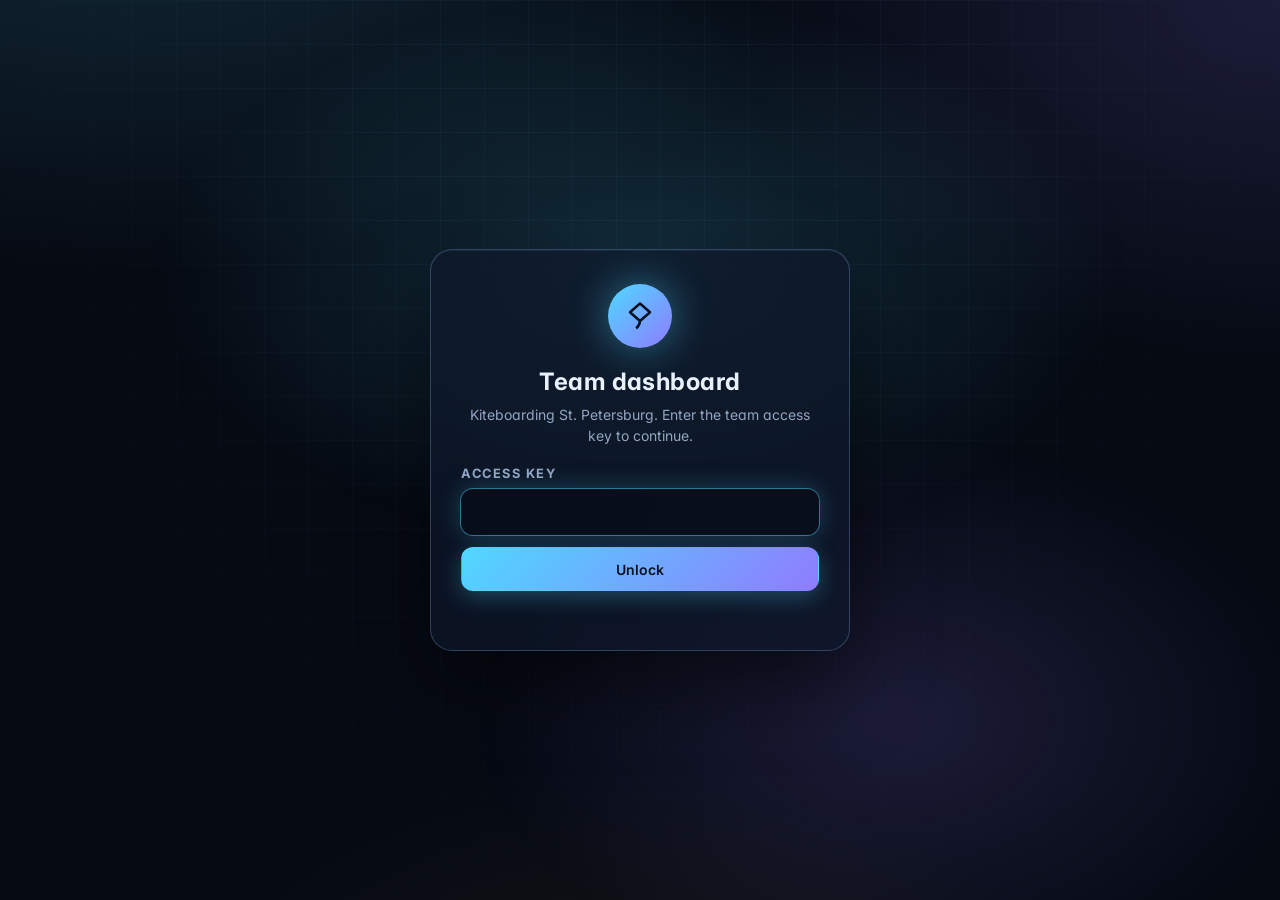
==== commit 5cd20058: "Restyle team dashboard and marketing page in the IDEAS prototype style Adds theme.css (dark glass pa" ====
--- a/index.html
+++ b/index.html
@@ -164,7 +164,7 @@
   .search svg { position: absolute; left: 12px; top: 11px; width: 16px; height: 16px; color: var(--muted); pointer-events: none; }
   .search .field { height: 38px; padding-left: 36px; background: var(--surface-2); border-color: transparent; }
   .search .field:focus { background: var(--surface); border-color: var(--border); }
-  .status-filter { height: 38px; padding: 0 10px; border: 1px solid transparent; border-radius: 10px; background: var(--surface-2); color: var(--text); max-width: 45%; }
+  .status-filter { height: 38px; padding: 0 10px; border: 1px solid transparent; border-radius: 10px; background: var(--surface-2); color: var(--text); max-width: 32%; }
   .panel-body { padding: 0 18px 18px; min-width: 0; }
   .empty { color: var(--muted); padding: 24px 0; text-align: center; }
   .note-error { color: var(--danger); padding: 16px 0; }
@@ -333,6 +333,11 @@
   .clients h3 { display: flex; align-items: center; justify-content: space-between; gap: 10px; flex-wrap: wrap; }
   .clients h3 select { width: auto; min-width: 160px; height: 32px; padding: 0 8px; font-weight: 500; max-width: 60%; }
   .clients .past { opacity: .7; }
+  .clients-title { display: inline-flex; align-items: center; gap: 2px; }
+  .clients h3 #clients-view { min-width: 0; max-width: none; font-weight: 600; font-size: 14px; }
+  .avail-inst { width: auto; min-width: 170px; height: 34px; padding: 0 8px; font-weight: 500; }
+  .ctype select, .team-row select { width: auto; min-width: 150px; height: 30px; padding: 0 8px; font-size: 13px; }
+  .clients-msg { padding: 8px 14px 0; }
   .clients li > div { flex: 1; min-width: 0; }
   .cnotes { margin-top: 8px; padding-top: 0; border-top: 0; }
   .cnotes summary { cursor: pointer; font-size: 13px; font-weight: 600; color: var(--accent); width: max-content; max-width: 100%; }
@@ -365,7 +370,9 @@
     .kpi-value { font-size: 24px; }
     .panel { margin-bottom: 16px; }
     .panel-head { padding: 14px 14px 10px; }
-    .filters { padding: 0 14px 10px; gap: 8px; }
+    .filters { padding: 0 14px 10px; gap: 8px; flex-wrap: wrap; }
+    .filters .search { flex-basis: 100%; }
+    .filters .status-filter { flex: 1; max-width: none; }
     .req-grid { grid-template-columns: minmax(0, 1fr); }
     .panel-body { padding: 0 14px 14px; }
     .cal-note { padding: 0 14px 10px; }
@@ -397,6 +404,7 @@
     .actions .updated { flex: 1; }
   }
 </style>
+<link rel="stylesheet" href="theme.css">
 </head>
 <body>
 
@@ -505,14 +513,18 @@
   </section>
 
   <section class="panel" aria-labelledby="avail-h" id="avail-panel" hidden>
-    <div class="panel-head"><h2 id="avail-h">Student availability<span class="count" id="avail-count"></span></h2></div>
+    <div class="panel-head"><h2 id="avail-h">Student availability<span class="count" id="avail-count"></span></h2>
+      <select class="field avail-inst" id="avail-inst" aria-label="Show students of" hidden></select></div>
     <div class="cal-note" id="avail-note"></div>
     <div class="legend" id="avail-legend" hidden></div>
     <div class="panel-body">
       <div class="avail-grid" id="avail-groups"></div>
       <div class="avail-col clients" id="clients" hidden>
-        <h3><span>Instructor’s clients<span class="count" id="clients-count"></span></span>
+        <h3><span class="clients-title"><select class="field" id="clients-view" aria-label="Which students to show">
+            <option value="current">Instructor’s clients</option><option value="graduated">Graduated Students</option>
+          </select><span class="count" id="clients-count"></span></span>
           <select class="field" id="clients-inst" aria-label="Instructor"></select></h3>
+        <div class="team-msg clients-msg" id="clients-msg" role="status"></div>
         <ul id="clients-list"></ul>
       </div>
     </div>
@@ -526,6 +538,9 @@
         <input class="field" id="lessons-q" type="search" placeholder="Search requests" aria-label="Search lesson requests">
       </div>
       <select class="status-filter" id="status-filter" aria-label="Filter by status"><option value="">All statuses</option></select>
+      <select class="status-filter" id="client-filter" aria-label="Filter by client type">
+        <option value="">All clients</option><option value="New">New</option><option value="Repeat">Repeat</option><option value="Complete">Complete</option>
+      </select>
     </div>
     <div class="panel-body"><div class="req-grid" id="lessons"></div><datalist id="team-names"></datalist></div>
   </section>
@@ -562,6 +577,8 @@
 
   const KEY_STORAGE = 'ksp-dashboard-key';
   const CLIENTS_STORAGE = 'ksp-dashboard-clients-of';
+  const CLIENTS_VIEW_STORAGE = 'ksp-dashboard-clients-view';
+  const AVAIL_STORAGE = 'ksp-dashboard-availability-of';
   const NAME_STORAGE = 'ksp-dashboard-name';
   const DAY_MS = 864e5;
 
@@ -704,6 +721,43 @@
   // ---------- Model ----------
   function table(t) {
     return { headers: (t && t.headers) || [], rows: (t && t.rows) || [], error: (t && t.error) || '' };
+  }
+
+  // Instructor colors: the fixed ones first, then free colors in name order.
+  function instructorColors(lessons) {
+    const instructors = {};
+    const instNames = Array.from(new Set(lessons.map((l) => l.instructor).filter(Boolean)))
+      .sort((a, b) => a.localeCompare(b));
+    const taken = new Set();
+    instNames.forEach((n) => {
+      const c = INSTRUCTOR_COLORS[instKey(n)];
+      if (c && !instructors[instKey(n)]) { instructors[instKey(n)] = { name: n, color: c }; taken.add(c); }
+    });
+    instNames.forEach((n) => {
+      const k = instKey(n);
+      if (instructors[k]) return;
+      const c = IC_PALETTE.find((x) => !taken.has(x)) || IC_PALETTE[Object.keys(instructors).length % IC_PALETTE.length];
+      taken.add(c);
+      instructors[k] = { name: n, color: c };
+    });
+    return instructors;
+  }
+
+  // Everyone who can have clients: instructors in the sheet plus those with a calendar.
+  function instructorNames(m) {
+    const names = Object.keys(m.instructors).map((k) => m.instructors[k].name);
+    m.calendars.forEach((n) => { if (!names.some((x) => instKey(x) === instKey(n))) names.push(n); });
+    return names.sort((a, b) => a.localeCompare(b));
+  }
+
+  // Dropdown that changes a client's instructor. Saved on Dashboard Notes.
+  function instSelect(l, off) {
+    const names = instructorNames(state.model);
+    if (l.instructor && !names.some((n) => instKey(n) === instKey(l.instructor))) names.push(l.instructor);
+    const cur = names.find((n) => l.instructor && instKey(n) === instKey(l.instructor)) || '';
+    return '<select class="field" name="inst" aria-label="' + esc('Instructor for ' + (l.name || 'this student')) + '"' + off + '>' +
+      names.map((n) => '<option value="' + esc(n) + '"' + (n === cur ? ' selected' : '') + '>' + esc(n) + '</option>').join('') +
+      '<option value="' + NO_INST + '"' + (cur ? '' : ' selected') + '>No instructor yet</option></select>';
   }
 
   function buildModel(data) {
@@ -768,8 +822,11 @@
         altDate: lc.altDate ? r[lc.altDate] : '',
         time: lc.time ? r[lc.time] : '',
         avail: lc.avail && !isBlank(r[lc.avail]) ? String(r[lc.avail]).trim() : '',
-        instructor: lc.instructor && !isBlank(r[lc.instructor]) ? String(r[lc.instructor]).trim() : '',
-        hay: lh.map((h) => r[h]).concat(fields.map((f) => f[1]), [t.notes || '']).join(' \u0001 ').toLowerCase()
+        // An instructor changed on the dashboard (Dashboard Notes) wins over the sheet's column.
+        sheetInstructor: lc.instructor && !isBlank(r[lc.instructor]) ? String(r[lc.instructor]).trim() : '',
+        instructor: t.instructor === 'None' ? '' : t.instructor ? String(t.instructor).trim()
+          : lc.instructor && !isBlank(r[lc.instructor]) ? String(r[lc.instructor]).trim() : '',
+        hay: lh.map((h) => r[h]).concat(fields.map((f) => f[1]), [t.notes || '', t.instructor || '']).join(' \u0001 ').toLowerCase()
       };
     });
     // Newest first; rows without a date keep sheet order (newer rows are lower).
@@ -825,22 +882,7 @@
     });
     Object.keys(groups).forEach((g) => groups[g].sort((a, b) => a.name.localeCompare(b.name)));
 
-    // Instructor colors: the fixed ones first, then free colors in name order.
-    const instructors = {};
-    const instNames = Array.from(new Set(lessons.map((l) => l.instructor).filter(Boolean)))
-      .sort((a, b) => a.localeCompare(b));
-    const taken = new Set();
-    instNames.forEach((n) => {
-      const c = INSTRUCTOR_COLORS[instKey(n)];
-      if (c) { instructors[instKey(n)] = { name: n, color: c }; taken.add(c); }
-    });
-    instNames.forEach((n) => {
-      const k = instKey(n);
-      if (instructors[k]) return;
-      const c = IC_PALETTE.find((x) => !taken.has(x)) || IC_PALETTE[Object.keys(instructors).length % IC_PALETTE.length];
-      taken.add(c);
-      instructors[k] = { name: n, color: c };
-    });
+    const instructors = instructorColors(lessons);
 
     const weekAgo = now.getTime() - 7 * DAY_MS;
     return {
@@ -1025,8 +1067,9 @@
     const m = state.model;
     const q = $('lessons-q').value.trim().toLowerCase();
     const st = $('status-filter').value;
-    const list = m.lessons.filter((l) => (!q || l.hay.indexOf(q) >= 0) && (!st || l.status === st));
-    const filtered = q || st;
+    const ct = $('client-filter').value;
+    const list = m.lessons.filter((l) => (!q || l.hay.indexOf(q) >= 0) && (!st || l.status === st) && (!ct || l.client === ct));
+    const filtered = q || st || ct;
     $('lessons-count').textContent = filtered ? list.length + ' of ' + m.lessons.length : String(m.lessons.length);
     const box = $('lessons');
     if (m.lessonsError && !m.lessons.length) {
@@ -1067,7 +1110,7 @@
     const ready = state.model.teamReady;
     const busy = !!state.saving[l.id];
     const off = !ready || busy ? ' disabled' : '';
-    const msg = !ready ? { text: 'To save notes, Jetski Needed and New / Repeat / Complete, update the Apps Script (see the README).' } : state.msgs[l.id];
+    const msg = !ready ? { text: 'To save notes, Jetski Needed, New / Repeat / Complete and instructor changes, update the Apps Script (see the README).' } : state.msgs[l.id];
     const label = esc('Jetski Needed for ' + (l.name || 'this student'));
     return '<div class="team" data-id="' + esc(l.id) + '" data-key="' + esc(l.id) + '">' +
       '<div class="team-row"><span class="team-lbl">Jetski Needed</span>' +
@@ -1075,6 +1118,7 @@
       '<button type="button" data-jetski="no" aria-pressed="' + !l.jetski + '"' + off + '>No</button>' +
       '<button type="button" data-jetski="yes" aria-pressed="' + l.jetski + '"' + off + '>Yes</button></div></div>' +
       '<div class="team-row"><span class="team-lbl">Client</span>' + clientSeg(l, off) + '</div>' +
+      (state.model.instCol ? '<div class="team-row"><span class="team-lbl">Instructor</span>' + instSelect(l, off) + '</div>' : '') +
       (l.teamNotes ? '<div class="team-notes"><b>Team notes</b>\n' + esc(l.teamNotes) + '</div>' : '') +
       '<form class="note-form">' +
       '<textarea name="note" maxlength="2000" placeholder="Leave a note for the team" aria-label="' + esc('Note about ' + (l.name || 'this student')) + '"' + off + '>' +
@@ -1169,12 +1213,14 @@
       return {
         jetski: 'jetski' in patch ? patch.jetski : l.jetski,
         client: patch.client || l.client,
+        instructor: 'instructor' in patch ? patch.instructor || 'None' : '',
         notes: patch.note ? stamp + ' · ' + by + ': ' + patch.note + (l.teamNotes ? '\n' + l.teamNotes : '') : l.teamNotes
       };
     }
     const q = new URLSearchParams({ key: getKey(), action: 'save', id: l.id, student: l.name, by });
     if ('jetski' in patch) q.set('jetski', patch.jetski ? 'yes' : 'no');
     if (patch.client) q.set('client', patch.client.toLowerCase());
+    if ('instructor' in patch) q.set('instructor', patch.instructor || 'none');
     if (patch.note) q.set('note', patch.note);
     const res = await fetch(API_URL.trim() + (API_URL.indexOf('?') >= 0 ? '&' : '?') + q.toString(), { cache: 'no-store' });
     let json;
@@ -1183,12 +1229,15 @@
     if (!json.ok) {
       // An older script ignores a "client" it doesn't know and finds nothing to save.
       if (patch.client && json.error === 'Nothing to save.') throw new Error(clientUpdateMsg(patch.client));
+      if ('instructor' in patch && json.error === 'Nothing to save.') throw new Error(INST_UPDATE_MSG);
       throw new Error(json.error || 'Couldn’t save.');
     }
     if (!json.record) throw new Error('Saving needs the updated Apps Script. See the README.');
     if (patch.client && json.record.client !== patch.client) throw new Error(clientUpdateMsg(patch.client));
+    if ('instructor' in patch && !('instructor' in json.record)) throw new Error(INST_UPDATE_MSG);
     return json.record;
   }
+  const INST_UPDATE_MSG = 'Changing a client’s instructor needs the updated Apps Script. See the README.';
 
   function clientUpdateMsg(type) {
     return (type === 'Complete' ? 'Marking a client Complete' : 'Switching New / Repeat') + ' needs the updated Apps Script. See the README.';
@@ -1217,28 +1266,50 @@
     key = key || id;
     const l = state.model && state.model.byId[id];
     if (!l || state.saving[id]) return;
-    const before = { jetski: l.jetski, client: l.client, teamNotes: l.teamNotes };
+    const before = { jetski: l.jetski, client: l.client, teamNotes: l.teamNotes, instructor: l.instructor };
     if ('jetski' in patch) l.jetski = patch.jetski; // show it right away
     if (patch.client) l.client = patch.client;
+    if ('instructor' in patch) setInstructor(l, patch.instructor);
     state.saving[id] = true;
     state.msgs[key] = { text: 'Saving…' };
+    // Marking Complete (or undoing it) moves the row between Instructor's clients
+    // and Graduated Students, so say so above the list.
+    const moving = patch.client && key.indexOf('c:') === 0 && (patch.client === 'Complete') !== (before.client === 'Complete');
+    if (moving) state.clientsMsg = { text: 'Saving…' };
     renderKeepFocus();
     try {
       const rec = await saveTeam(l, patch);
       l.jetski = rec.jetski === true;
       if ('client' in rec) l.client = rec.client === 'Repeat' || rec.client === 'Complete' ? rec.client : 'New';
+      if (rec.instructor) setInstructor(l, rec.instructor === 'None' ? '' : rec.instructor);
       l.teamNotes = rec.notes ? String(rec.notes) : '';
       if (patch.note) delete state.drafts[key];
       state.msgs[key] = { text: 'Saved. The team sees it after Refresh.' };
+      if (moving) {
+        state.clientsMsg = { text: (l.name || 'The student') + (l.client === 'Complete'
+          ? ' is marked Complete and moved to Graduated Students.'
+          : ' moved back to Instructor’s clients.') };
+      }
+      if ('instructor' in patch && key.indexOf('c:') === 0) {
+        state.clientsMsg = { text: (l.name || 'The student') + ' is now ' + (l.instructor ? l.instructor + '’s client.' : 'listed under No instructor yet.') };
+      }
     } catch (err) {
       l.jetski = before.jetski;
       l.client = before.client;
       l.teamNotes = before.teamNotes;
+      if ('instructor' in patch) setInstructor(l, before.instructor);
       state.msgs[key] = { text: err.message || 'Couldn’t save.', error: true };
+      if (moving || ('instructor' in patch && key.indexOf('c:') === 0)) state.clientsMsg = { text: err.message || 'Couldn’t save.', error: true };
     } finally {
       delete state.saving[id];
       if (state.model && state.model.byId[id] === l) renderKeepFocus();
     }
+  }
+
+  // Changes a lesson's instructor in the page and refreshes the instructor colors.
+  function setInstructor(l, name) {
+    l.instructor = name || '';
+    state.model.instructors = instructorColors(state.model.lessons);
   }
 
   // Calendar writes go through the same web app as notes (GET ...&action=...).
@@ -1415,10 +1486,32 @@
   }
 
   // ---------- Student availability ----------
+  // "Show students of": All instructors, one instructor, or No instructor yet.
+  const ALL_INST = '';
+  function availInst() {
+    const m = state.model;
+    const sel = $('avail-inst');
+    sel.hidden = !m.instCol;
+    if (!m.instCol) return ALL_INST;
+    const names = instructorNames(m);
+    let cur = state.availInst;
+    if (cur == null) { try { cur = localStorage.getItem(AVAIL_STORAGE) || ALL_INST; } catch (e) { cur = ALL_INST; } }
+    if (cur !== ALL_INST && cur !== NO_INST) cur = names.find((n) => instKey(n) === instKey(cur)) || ALL_INST;
+    state.availInst = cur;
+    sel.innerHTML = '<option value="">All instructors</option>' +
+      names.map((n) => '<option value="' + esc(n) + '">' + esc(n) + '</option>').join('') +
+      '<option value="' + NO_INST + '">No instructor yet</option>';
+    sel.value = cur;
+    return cur;
+  }
+  const ofInst = (inst) => (l) => inst === ALL_INST ? true
+    : inst === NO_INST ? !l.instructor : !!l.instructor && instKey(l.instructor) === instKey(inst);
+
   function renderAvailability() {
     const m = state.model;
     $('avail-panel').hidden = !m.availCol && !m.instCol;
     $('avail-groups').hidden = !m.availCol;
+    const inst = availInst();
     renderClients();
     if (!m.availCol) {
       $('avail-count').textContent = '';
@@ -1427,15 +1520,18 @@
       return;
     }
     const cols = [['flexible', 'Flexible'], ['weekends', 'Weekends'], ['weekdays', 'Weekdays']];
-    const people = new Set(cols.reduce((all, c) => all.concat(m.groups[c[0]]), []));
+    const groups = {};
+    cols.forEach((c) => { groups[c[0]] = m.groups[c[0]].filter(ofInst(inst)); });
+    const people = new Set(cols.reduce((all, c) => all.concat(groups[c[0]]), []));
     $('avail-count').textContent = String(people.size);
-    let note = 'Open requests grouped by their “' + m.availCol + '”. Someone free on both a weekday and a weekend day is in both lists.';
+    let note = (inst === ALL_INST ? 'Open requests' : inst === NO_INST ? 'Open requests with no instructor yet,' : inst + '’s open requests,') +
+      ' grouped by their “' + m.availCol + '”. Someone free on both a weekday and a weekend day is in both lists.';
     if (m.noAvail) note += ' ' + m.noAvail + (m.noAvail === 1 ? ' student has' : ' students have') + ' no availability the dashboard can read.';
     $('avail-note').textContent = note;
     $('avail-legend').innerHTML = m.instCol ? legendHtml() : '';
     $('avail-legend').hidden = !m.instCol;
     $('avail-groups').innerHTML = cols.map((c) => {
-      const list = m.groups[c[0]];
+      const list = groups[c[0]];
       return '<div class="avail-col"><h3>' + esc(c[1]) + '<span class="count">' + list.length + '</span></h3>' + (list.length
         ? '<ul>' + list.map((l) => {
             const contact = [];
@@ -1455,23 +1551,30 @@
 
   // Instructor's clients: pick an instructor, see all their students.
   // Current students first, then cancelled or completed ones.
+  // The heading dropdown switches to Graduated Students: clients marked Complete,
+  // who no longer show under Instructor's clients.
   const NO_INST = '__none__';
   function renderClients() {
     const m = state.model;
     $('clients').hidden = !m.instCol;
     if (!m.instCol) return;
-    const names = Object.keys(m.instructors).map((k) => m.instructors[k].name);
-    m.calendars.forEach((n) => { if (!names.some((x) => instKey(x) === instKey(n))) names.push(n); });
-    names.sort((a, b) => a.localeCompare(b));
+    const names = instructorNames(m);
     const sel = $('clients-inst');
-    let cur = sel.value;
+    const msg = state.clientsMsg;
+    $('clients-msg').textContent = msg ? msg.text : '';
+    $('clients-msg').classList.toggle('error', !!(msg && msg.error));
+    // Picking one instructor at the top of Student availability shows their clients here too.
+    let cur = state.availInst && state.availInst !== ALL_INST ? state.availInst : sel.value;
     if (!cur) { try { cur = localStorage.getItem(CLIENTS_STORAGE) || ''; } catch (e) { cur = ''; } }
     if (cur !== NO_INST && !names.some((n) => instKey(n) === instKey(cur))) cur = names[0] || NO_INST;
     sel.innerHTML = names.map((n) => '<option value="' + esc(n) + '">' + esc(n) + '</option>').join('') +
       '<option value="' + NO_INST + '">No instructor yet</option>';
     sel.value = cur === NO_INST ? NO_INST : names.find((n) => instKey(n) === instKey(cur));
+    const grad = clientsView() === 'graduated';
+    $('clients-view').value = grad ? 'graduated' : 'current';
     const list = m.lessons
       .filter((l) => (cur === NO_INST ? !l.instructor : l.instructor && instKey(l.instructor) === instKey(cur)))
+      .filter((l) => (l.client === 'Complete') === grad)
       .sort((a, b) => isOpen(b.status) - isOpen(a.status) || a.name.localeCompare(b.name));
     $('clients-count').textContent = String(list.length);
     const today = startOfDay(new Date());
@@ -1490,9 +1593,24 @@
         (sub ? '<div class="muted">' + esc(sub) + '</div>' : '') +
         (contact.length ? '<div class="contact">' + contact.join('') + '</div>' : '') +
         '<div class="ctype" data-id="' + esc(l.id) + '">Client' + clientSeg(l, !m.teamReady || state.saving[l.id] ? ' disabled' : '') + '</div>' +
+        '<div class="ctype" data-id="' + esc(l.id) + '">Instructor' + instSelect(l, !m.teamReady || state.saving[l.id] ? ' disabled' : '') + '</div>' +
         clientNotesHtml(l) + '</div></li>';
-    }).join('') : '<div class="empty">No students for ' + esc(cur === NO_INST ? 'this list' : cur) + ' yet.</div>';
-  }
+    }).join('') : '<div class="empty">' + (grad
+      ? 'No graduated students' + (cur === NO_INST ? ' without an instructor' : ' for ' + esc(cur)) + ' yet. Mark a client Complete to move them here.'
+      : 'No students for ' + esc(cur === NO_INST ? 'this list' : cur) + ' yet.') + '</div>';
+  }
+  function clientsView() {
+    if (!state.clientsView) {
+      try { state.clientsView = localStorage.getItem(CLIENTS_VIEW_STORAGE) || ''; } catch (e) { /* ignore */ }
+    }
+    return state.clientsView === 'graduated' ? 'graduated' : 'current';
+  }
+  $('clients-view').addEventListener('change', (e) => {
+    state.clientsView = e.target.value;
+    try { localStorage.setItem(CLIENTS_VIEW_STORAGE, e.target.value); } catch (err) { /* ignore */ }
+    state.clientsMsg = null;
+    if (state.model) renderClients();
+  });
   // Notes for one client: the same team notes as their request card, behind a
   // "Notes" toggle so a long client list stays short.
   function clientNotesHtml(l) {
@@ -1521,7 +1639,22 @@
   }, true);
   $('clients-inst').addEventListener('change', (e) => {
     try { localStorage.setItem(CLIENTS_STORAGE, e.target.value); } catch (err) { /* ignore */ }
-    if (state.model) renderClients();
+    state.clientsMsg = null;
+    // Keep the switch at the top in step, unless it shows everyone.
+    if (state.availInst && state.availInst !== ALL_INST) {
+      state.availInst = e.target.value;
+      try { localStorage.setItem(AVAIL_STORAGE, e.target.value); } catch (err) { /* ignore */ }
+    }
+    if (state.model) renderAvailability();
+  });
+  $('avail-inst').addEventListener('change', (e) => {
+    state.availInst = e.target.value;
+    state.clientsMsg = null;
+    try { localStorage.setItem(AVAIL_STORAGE, e.target.value); } catch (err) { /* ignore */ }
+    if (e.target.value !== ALL_INST) {
+      try { localStorage.setItem(CLIENTS_STORAGE, e.target.value); } catch (err) { /* ignore */ }
+    }
+    if (state.model) renderAvailability();
   });
 
   // Requests dated for this day, then (today onward) people available on its weekday.
@@ -1770,6 +1903,7 @@
     showError('');
     $('lessons-q').value = '';
     $('status-filter').value = '';
+    $('client-filter').value = '';
     state.view = null;
     ['kpis', 'lessons', 'cal-grid', 'cal-detail', 'avail-groups'].forEach((id) => { $(id).innerHTML = ''; });
     showGate();
@@ -1814,7 +1948,7 @@
     if (id && state.book[id]) state.book[id][e.target.name] = e.target.value;
     return !!id;
   };
-  $('lessons').addEventListener('change', bookField);
+  $('lessons').addEventListener('change', (e) => { if (!instChange(e)) bookField(e); });
   // Typing and "Add note", in a request card or under Instructor's clients.
   function noteInput(e) {
     const box = e.target.closest('.team');
@@ -1855,6 +1989,20 @@
     if (want && l.client !== want) updateTeam(id, { client: want }, holder.classList.contains('ctype') ? 'c:' + id : id);
     return true;
   }
+  // Instructor dropdown, on a request card or under Instructor's clients.
+  function instChange(e) {
+    const sel = e.target;
+    if (sel.name !== 'inst' || !state.model) return false;
+    const holder = sel.closest('.team, .ctype');
+    const id = holder && holder.dataset.id;
+    const l = id && state.model.byId[id];
+    if (!l) return true;
+    const want = sel.value === NO_INST ? '' : sel.value;
+    if (instKey(want) === instKey(l.instructor || '')) return true;
+    updateTeam(id, { instructor: want }, holder.classList.contains('ctype') ? 'c:' + id : id);
+    return true;
+  }
+  $('clients-list').addEventListener('change', instChange);
   $('clients-list').addEventListener('click', clientClick);
   $('clients-list').addEventListener('input', noteInput);
   $('clients-list').addEventListener('submit', (e) => { e.preventDefault(); noteSubmit(e); });
@@ -1871,6 +2019,7 @@
   });
   $('lessons-q').addEventListener('input', () => state.model && renderLessons());
   $('status-filter').addEventListener('change', () => state.model && renderLessons());
+  $('client-filter').addEventListener('change', () => state.model && renderLessons());
 
   // ---------- Start ----------
   if (DEMO) {
--- a/theme.css
+++ b/theme.css
@@ -0,0 +1,250 @@
+/*
+  Shared look for the team dashboard (index.html) and the marketing page (marketing.html).
+  Style taken from the IDEAS prototype: dark "night sky" background with a faint blueprint grid,
+  frosted-glass panels, and a cyan-to-violet glow for the main actions.
+
+  This file only restyles. It loads after each page's own <style> block and reuses the same
+  class names and color variables, so no page markup or JavaScript depends on it.
+*/
+
+:root {
+  color-scheme: dark;
+
+  /* Prototype palette */
+  --cyan: #4fd8ff;
+  --violet: #8f7cff;
+  --gold: #f2b52c;
+  --line: rgba(130, 170, 230, 0.16);
+  --line-2: rgba(130, 170, 230, 0.3);
+  --glass: rgba(15, 24, 42, 0.72);
+  --glass-2: rgba(22, 34, 58, 0.78);
+  --grad: linear-gradient(135deg, #4fd8ff 0%, #8f7cff 100%);
+  --glow: 0 0 0 1px rgba(79, 216, 255, 0.45), 0 0 24px rgba(79, 216, 255, 0.25);
+
+  /* The pages' own variables, mapped onto that palette (always dark, like the prototype) */
+  --bg: #060a13;
+  --surface: var(--glass);
+  --surface-2: rgba(255, 255, 255, 0.045);
+  --border: var(--line);
+  --text: #e8f0fc;
+  --muted: #93a6c2;
+  --accent: #4fd8ff;
+  --accent-hover: #7fe3ff;
+  --accent-soft: rgba(79, 216, 255, 0.13);
+  --on-accent: #061020;
+  --shadow: 0 20px 60px rgba(0, 0, 0, 0.35), inset 0 1px 0 rgba(255, 255, 255, 0.04);
+  --radius: 16px;
+
+  --info: #93c5fd;   --info-soft: rgba(59, 130, 246, 0.18);
+  --ok: #4ade80;     --ok-soft: rgba(74, 222, 128, 0.14);
+  --warn: #f2b52c;   --warn-soft: rgba(242, 181, 44, 0.12);
+  --danger: #ff7a8a; --danger-soft: rgba(255, 122, 138, 0.14);
+  --neutral: #cbd5e1; --neutral-soft: rgba(148, 163, 184, 0.16);
+
+  --green: #4ade80;  --green-soft: rgba(74, 222, 128, 0.16);
+  --blue: #93c5fd;   --blue-soft: rgba(59, 130, 246, 0.2);
+  --purple: #b9a8ff; --purple-soft: rgba(143, 124, 255, 0.2);
+  --orange: #fdba74; --orange-soft: rgba(249, 115, 22, 0.18);
+  --pink: #f9a8d4;   --pink-soft: rgba(236, 72, 153, 0.18);
+  --teal: #5eead4;   --teal-soft: rgba(20, 184, 166, 0.18);
+}
+
+/* ---------- Page background ---------- */
+html { background: var(--bg); }
+body {
+  min-height: 100vh;
+  color: var(--text);
+  background:
+    radial-gradient(1200px 600px at 10% -10%, rgba(79, 216, 255, 0.14), transparent 60%),
+    radial-gradient(900px 600px at 100% 0%, rgba(143, 124, 255, 0.16), transparent 60%),
+    radial-gradient(800px 500px at 50% 120%, rgba(242, 181, 44, 0.07), transparent 60%),
+    var(--bg);
+  background-attachment: fixed;
+}
+/* Faint blueprint grid behind everything */
+body::before {
+  content: ""; position: fixed; inset: 0; pointer-events: none; z-index: 0;
+  background-image:
+    linear-gradient(rgba(130, 170, 230, 0.05) 1px, transparent 1px),
+    linear-gradient(90deg, rgba(130, 170, 230, 0.05) 1px, transparent 1px);
+  background-size: 44px 44px;
+  -webkit-mask-image: radial-gradient(ellipse at 50% 0%, #000 30%, transparent 80%);
+  mask-image: radial-gradient(ellipse at 50% 0%, #000 30%, transparent 80%);
+}
+.wrap, .gate { position: relative; z-index: 1; }
+a { color: var(--cyan); }
+::selection { background: rgba(79, 216, 255, 0.35); color: #fff; }
+* { scrollbar-width: thin; scrollbar-color: rgba(130, 170, 230, 0.3) transparent; }
+
+/* ---------- Buttons ---------- */
+.btn {
+  height: 38px; border-radius: 11px; border-color: var(--line-2);
+  background: rgba(255, 255, 255, 0.04); color: var(--text); font-weight: 600;
+  transition: background 0.15s, border-color 0.15s, box-shadow 0.15s, transform 0.1s;
+}
+.btn:hover { border-color: var(--cyan); background: rgba(79, 216, 255, 0.08); text-decoration: none; }
+.btn:active { transform: translateY(1px); }
+.btn-primary {
+  background: var(--grad); border-color: transparent; color: var(--on-accent);
+  box-shadow: 0 6px 22px rgba(79, 216, 255, 0.28);
+}
+.btn-primary:hover { background: var(--grad); filter: brightness(1.1); box-shadow: 0 8px 28px rgba(79, 216, 255, 0.4); }
+.btn-danger { color: var(--danger); }
+.btn-danger:hover { border-color: var(--danger); background: rgba(255, 122, 138, 0.1); }
+.btn:disabled { opacity: 0.45; cursor: not-allowed; }
+
+/* ---------- Inputs and dropdowns ---------- */
+.field, select, textarea, .note-form textarea {
+  border-color: var(--line-2);
+  background-color: rgba(5, 10, 20, 0.6);
+  color: var(--text);
+}
+select option, select optgroup { background: #0d1628; color: var(--text); }
+.field:focus, select:focus, textarea:focus, .note-form textarea:focus {
+  outline: none; border-color: transparent; box-shadow: var(--glow);
+}
+.field::placeholder, textarea::placeholder { color: #61748f; }
+.search .field { background: rgba(5, 10, 20, 0.6); border-color: var(--line); }
+.search .field:focus { background: rgba(5, 10, 20, 0.75); border-color: transparent; }
+.status-filter { background-color: rgba(5, 10, 20, 0.6); border-color: var(--line); }
+
+/* ---------- Key gate ---------- */
+.gate {
+  background:
+    radial-gradient(700px 400px at 50% 30%, rgba(79, 216, 255, 0.18), transparent 70%),
+    radial-gradient(600px 400px at 70% 80%, rgba(143, 124, 255, 0.16), transparent 70%);
+}
+.gate-card {
+  max-width: 420px; padding: 34px 30px 28px; border-radius: 22px; text-align: center;
+  background: var(--glass); border-color: var(--line-2);
+  -webkit-backdrop-filter: blur(18px); backdrop-filter: blur(18px);
+  box-shadow: 0 30px 80px rgba(0, 0, 0, 0.5), inset 0 1px 0 rgba(255, 255, 255, 0.06);
+}
+.gate-card .logo { width: 64px; height: 64px; margin: 0 auto; border-radius: 50%; box-shadow: 0 0 40px rgba(79, 216, 255, 0.45); }
+.gate-card .logo svg { width: 30px; height: 30px; }
+.gate-card h1 { font-size: 1.5rem; letter-spacing: 0.02em; }
+.gate-card label { text-align: left; color: var(--muted); font-size: 0.8rem; text-transform: uppercase; letter-spacing: 0.12em; font-weight: 700; }
+.gate-card .field { height: 46px; border-radius: 12px; text-align: center; letter-spacing: 0.08em; font-size: 1rem; }
+.gate-card .btn { height: 44px; border-radius: 12px; }
+.gate-card .btn:not(.btn-primary) { margin-top: 8px; }
+
+/* ---------- Header ---------- */
+.logo { background: var(--grad); color: var(--on-accent); box-shadow: 0 0 22px rgba(79, 216, 255, 0.35); }
+.topbar {
+  position: sticky; top: 12px; z-index: 30;
+  padding: 12px 16px; border-radius: 18px;
+  background: rgba(6, 10, 19, 0.78); border: 1px solid var(--line);
+  -webkit-backdrop-filter: blur(16px); backdrop-filter: blur(16px);
+  box-shadow: 0 16px 40px rgba(0, 0, 0, 0.35);
+}
+.brand h1 { letter-spacing: 0.01em; font-size: 18px; }
+.brand .brand-sub {
+  font-size: 0.72rem; text-transform: uppercase; letter-spacing: 0.16em; font-weight: 700; color: var(--cyan);
+}
+.actions .updated { font-size: 0.78rem; display: inline-flex; align-items: center; gap: 6px; }
+.actions .updated:not(:empty)::before {
+  content: ""; width: 7px; height: 7px; border-radius: 50%; background: var(--ok); box-shadow: 0 0 10px var(--ok);
+}
+
+/* ---------- Banners ---------- */
+.banner {
+  border: 1px solid rgba(242, 181, 44, 0.35); background: rgba(242, 181, 44, 0.1); color: #f6deab;
+}
+.banner.error { border-color: rgba(255, 122, 138, 0.45); background: rgba(255, 122, 138, 0.12); color: #ffd0d6; }
+
+/* ---------- Glass cards: KPIs and panels ---------- */
+.kpi, .panel {
+  background: var(--glass); border-color: var(--line);
+  -webkit-backdrop-filter: blur(14px); backdrop-filter: blur(14px);
+  box-shadow: var(--shadow);
+}
+.kpi { position: relative; overflow: hidden; }
+.kpi::after {
+  content: ""; position: absolute; left: 18px; right: 18px; top: 0; height: 1px;
+  background: linear-gradient(90deg, transparent, rgba(79, 216, 255, 0.5), transparent);
+}
+.kpi-label { font-size: 0.72rem; text-transform: uppercase; letter-spacing: 0.14em; font-weight: 700; color: var(--muted); }
+.kpi-accent .kpi-value {
+  color: var(--cyan);
+  background: var(--grad); -webkit-background-clip: text; background-clip: text; -webkit-text-fill-color: transparent;
+}
+.panel-head { border-bottom: 1px solid var(--line); margin-bottom: 14px; padding-bottom: 14px; background: linear-gradient(180deg, rgba(79, 216, 255, 0.05), transparent); border-radius: var(--radius) var(--radius) 0 0; }
+.panel-head h2 { font-size: 1rem; letter-spacing: 0.01em; }
+.panel-head h2::before {
+  content: ""; display: inline-block; width: 8px; height: 8px; margin-right: 10px; vertical-align: 2px;
+  border-radius: 50%; background: var(--grad); box-shadow: 0 0 10px rgba(79, 216, 255, 0.6);
+}
+.section-title { color: var(--cyan); letter-spacing: 0.16em; font-size: 0.72rem; font-weight: 700; }
+
+/* Inner cards (lesson requests, availability, categories, reach) */
+.req, .avail-col, .cat, .reach > div {
+  background: rgba(255, 255, 255, 0.03); border-color: var(--line);
+  transition: border-color 0.15s, box-shadow 0.15s;
+}
+.req:hover, .cat:hover, .reach > div:hover { border-color: var(--line-2); box-shadow: 0 0 0 1px rgba(79, 216, 255, 0.12), 0 10px 30px rgba(0, 0, 0, 0.25); }
+.avail-col h3 { background: linear-gradient(180deg, rgba(79, 216, 255, 0.07), rgba(255, 255, 255, 0.02)); border-color: var(--line); }
+.req-notes, .team-notes { background: rgba(5, 10, 20, 0.45); border: 1px solid var(--line); }
+.book-form { background: rgba(5, 10, 20, 0.45); border: 1px solid var(--line); }
+.team { border-top-color: var(--line-2); }
+.cnotes summary { color: var(--cyan); }
+
+/* Pills: add a thin matching edge so they read as glowing tags */
+.pill { border: 1px solid rgba(148, 163, 184, 0.25); }
+.pill.info { border-color: rgba(147, 197, 253, 0.35); }
+.pill.ok, .pill.complete { border-color: rgba(74, 222, 128, 0.4); }
+.pill.warn { border-color: rgba(242, 181, 44, 0.4); }
+.pill.danger { border-color: rgba(255, 122, 138, 0.45); }
+.pill.jetski { border-color: rgba(253, 186, 116, 0.4); }
+.pill.repeat { border-color: rgba(185, 168, 255, 0.45); }
+
+/* ---------- Switches (Jetski, client type, Completed) ---------- */
+.seg { background: rgba(255, 255, 255, 0.04); border-color: var(--line); }
+.seg button:hover:not(:disabled) { color: var(--text); }
+.seg button[aria-pressed="true"] { background: rgba(79, 216, 255, 0.16); color: #fff; box-shadow: inset 0 0 0 1px rgba(79, 216, 255, 0.4); }
+.seg button[data-jetski="yes"][aria-pressed="true"] { background: var(--orange); color: #1f0d00; box-shadow: 0 0 14px rgba(253, 186, 116, 0.35); }
+.seg button[data-client="repeat"][aria-pressed="true"] { background: var(--violet); color: #0b0626; box-shadow: 0 0 14px rgba(143, 124, 255, 0.4); }
+.seg button[data-client="complete"][aria-pressed="true"],
+.seg button[data-done="yes"][aria-pressed="true"] { background: var(--ok); color: #04210f; box-shadow: 0 0 14px rgba(74, 222, 128, 0.35); }
+
+/* ---------- Calendar ---------- */
+.cal { border-color: var(--line); background: rgba(5, 10, 20, 0.3); }
+.cal-dow div { background: rgba(255, 255, 255, 0.04); border-color: var(--line); text-transform: uppercase; letter-spacing: 0.1em; font-size: 11px; }
+.cal-day { border-color: var(--line); }
+.cal-day:hover { background: rgba(79, 216, 255, 0.06); }
+.cal-day.out { background: rgba(0, 0, 0, 0.18); }
+.cal-day.today { background: rgba(79, 216, 255, 0.1); }
+.cal-day.today .cal-num { background: var(--grad); color: var(--on-accent); box-shadow: 0 0 12px rgba(79, 216, 255, 0.5); }
+.cal-day.selected { box-shadow: inset 0 0 0 1px var(--cyan), inset 0 0 18px rgba(79, 216, 255, 0.2); }
+.gcal { border-color: var(--line-2); box-shadow: 0 0 0 1px rgba(255, 255, 255, 0.06), 0 20px 50px rgba(0, 0, 0, 0.45); }
+.ev-list > li, .detail li { border-color: var(--line); }
+
+/* ---------- Marketing charts and tables ---------- */
+.goal-track, .mix { background: rgba(255, 255, 255, 0.06); }
+.goal-track i, .funnel .track i, .hbars .track i { background: var(--grad); box-shadow: 0 0 12px rgba(79, 216, 255, 0.35); }
+.grp i.cur, .sw.cur { background: linear-gradient(180deg, #4fd8ff 0%, #8f7cff 100%); }
+.grp:hover i.cur { background: linear-gradient(180deg, #7fe3ff 0%, #a597ff 100%); }
+.grp.sel { background: rgba(79, 216, 255, 0.1); }
+.bars, .gridline { border-color: var(--line); }
+.tip {
+  background: rgba(12, 20, 36, 0.95); color: #fff; border: 1px solid rgba(79, 216, 255, 0.4);
+  box-shadow: 0 16px 40px rgba(0, 0, 0, 0.5), 0 0 30px rgba(79, 216, 255, 0.15);
+}
+.table-wrap { border-color: var(--line); background: rgba(5, 10, 20, 0.3); }
+th { background: rgba(255, 255, 255, 0.04); text-transform: uppercase; letter-spacing: 0.08em; font-size: 11.5px; }
+th, td { border-color: var(--line); }
+tbody tr:hover td { background: rgba(79, 216, 255, 0.05); }
+.hint code { background: rgba(79, 216, 255, 0.08); border: 1px solid rgba(79, 216, 255, 0.18); color: var(--text); }
+.toolbar select, .panel-head select { background-color: rgba(5, 10, 20, 0.6); border-color: var(--line-2); }
+
+/* ---------- Focus ---------- */
+.btn:focus-visible, .seg button:focus-visible, .cal-day:focus-visible, .grp:focus-visible, .cnotes summary:focus-visible { outline: 2px solid var(--gold); outline-offset: 2px; }
+
+@media (prefers-reduced-motion: reduce) {
+  .btn, .req, .cat, .reach > div { transition: none; }
+}
+
+/* Phone: header scrolls away like the prototype, so it doesn't cover the page */
+@media (max-width: 640px) {
+  .topbar { position: static; padding: 12px; }
+  .panel-head { margin-bottom: 10px; padding-bottom: 10px; }
+}
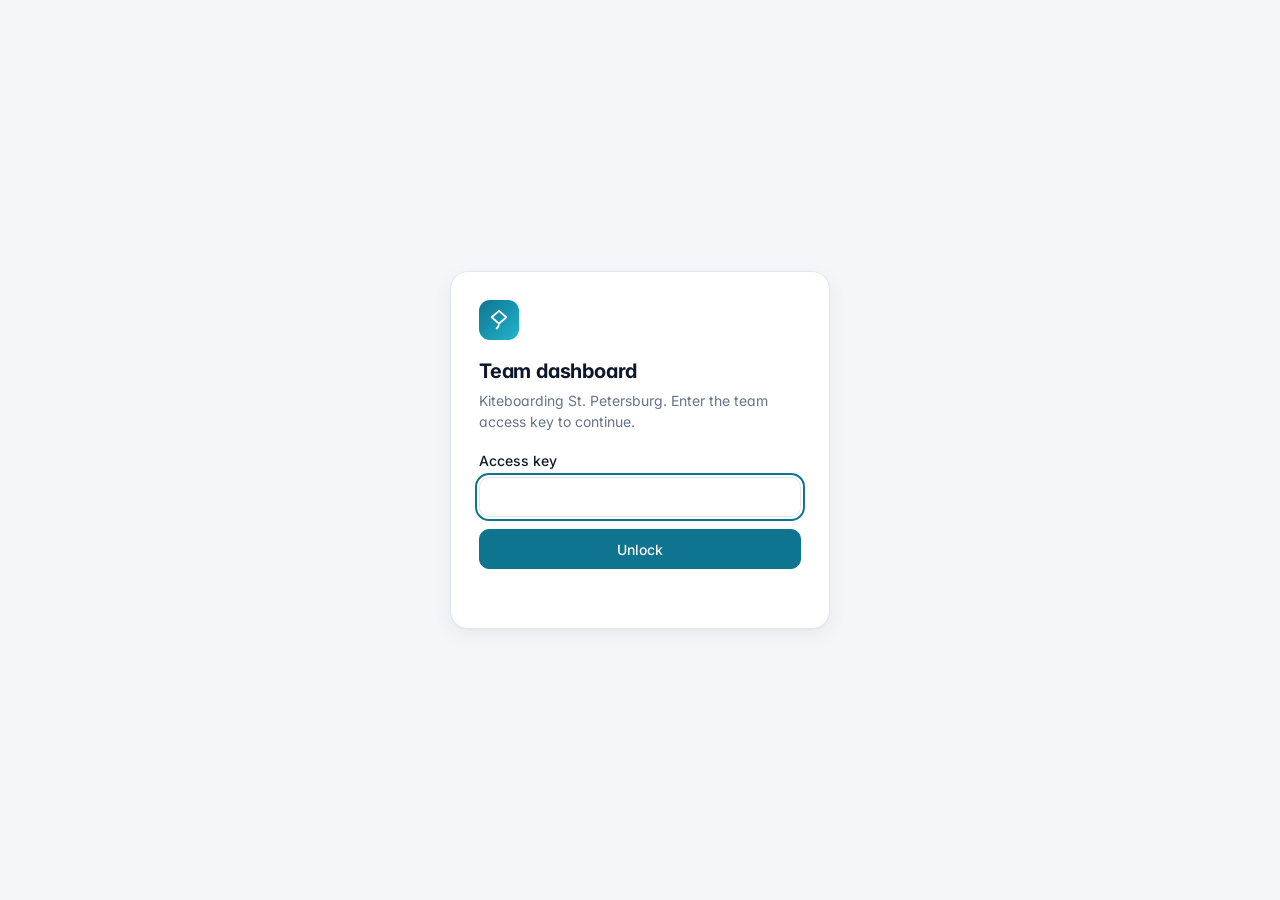
==== commit 299f6645: "Add an Add / Remove clients area under Lesson requests Add client appends one new row to the bottom " ====
--- a/index.html
+++ b/index.html
@@ -241,6 +241,23 @@
   .book-grid label { display: flex; flex-direction: column; gap: 3px; font-size: 12.5px; font-weight: 500; color: var(--muted); min-width: 0; }
   .book-grid .field { height: 34px; padding: 0 8px; min-width: 0; }
   .book-form .note-actions .btn-primary { flex: 1; justify-content: center; }
+
+  /* Add or remove clients (under Lesson requests) */
+  .manage { margin: 0 18px 14px; padding: 12px; border: 1px solid var(--border); border-radius: 12px; background: var(--surface-2); }
+  .manage-row { display: flex; align-items: center; gap: 8px; flex-wrap: wrap; }
+  .manage-row h3 { margin: 0 auto 0 0; font-size: 14px; }
+  .manage-row .btn { height: 34px; }
+  .manage-row .field { height: 34px; width: 180px; }
+  .manage-row select.field { width: auto; min-width: 200px; max-width: 100%; padding: 0 8px; }
+  .manage .book-form { background: var(--surface); }
+  .manage .book-grid { grid-template-columns: repeat(auto-fill, minmax(190px, 1fr)); }
+  .manage .team-msg { margin-top: 8px; }
+  .manage-removed { margin-top: 10px; font-size: 13.5px; }
+  .manage-removed summary { cursor: pointer; color: var(--muted); font-weight: 500; }
+  .manage-removed ul { list-style: none; margin: 6px 0 0; padding: 0; }
+  .manage-removed li { display: flex; align-items: center; gap: 10px; padding: 6px 0; border-top: 1px solid var(--border); }
+  .manage-removed li span { flex: 1; min-width: 0; overflow-wrap: anywhere; }
+  .manage-removed .btn { height: 30px; padding: 0 10px; }
 
   /* Upcoming lessons (booked from the dashboard) */
   .ev-list { list-style: none; margin: 0; padding: 0; }
@@ -404,7 +421,6 @@
     .actions .updated { flex: 1; }
   }
 </style>
-<link rel="stylesheet" href="theme.css">
 </head>
 <body>
 
@@ -542,6 +558,25 @@
         <option value="">All clients</option><option value="New">New</option><option value="Repeat">Repeat</option><option value="Complete">Complete</option>
       </select>
     </div>
+    <div class="manage" id="manage" hidden>
+      <div class="manage-row">
+        <h3>Add or remove clients</h3>
+        <label class="ev-name"><span class="brand-sub">Your name</span><input class="field" id="manage-by" list="team-names" maxlength="60" autocomplete="off"></label>
+        <button class="btn btn-primary" type="button" id="add-open">Add client</button>
+        <button class="btn" type="button" id="remove-open">Remove client</button>
+      </div>
+      <form class="book-form" id="add-form" autocomplete="off" hidden></form>
+      <form class="book-form" id="remove-form" hidden>
+        <div class="manage-row">
+          <select class="field" id="remove-pick" aria-label="Client to remove"></select>
+          <button class="btn btn-danger" type="submit">Remove</button>
+          <button class="btn" type="button" data-close="remove">Cancel</button>
+        </div>
+        <div class="team-msg">Removing only hides the client on the dashboard. Their row stays on the sheet, and you can bring them back below.</div>
+      </form>
+      <div class="team-msg" id="manage-msg" role="status"></div>
+      <details class="manage-removed" id="removed-box" hidden><summary>Removed clients <span class="count" id="removed-count"></span></summary><ul id="removed-list"></ul></details>
+    </div>
     <div class="panel-body"><div class="req-grid" id="lessons"></div><datalist id="team-names"></datalist></div>
   </section>
 
@@ -587,7 +622,7 @@
   const DEMO = params.has('demo') || !API_READY;
 
   const $ = (id) => document.getElementById(id);
-  const state = { data: null, model: null, view: null, selected: null, loading: false, drafts: {}, msgs: {}, saving: {}, clientOpen: {}, book: {}, evEdit: {}, evBusy: null, demoEvents: null };
+  const state = { data: null, model: null, view: null, selected: null, loading: false, drafts: {}, msgs: {}, saving: {}, clientOpen: {}, book: {}, evEdit: {}, evBusy: null, demoEvents: null, manage: null, addDraft: {}, addSig: '', manageMsg: null, manageBusy: false };
   let memKey = '';
 
   // ---------- Storage (every call guarded) ----------
@@ -799,7 +834,7 @@
     lc.type = findCol(free, [/\blesson\b.*\b(type|package)\b/, /\b(lesson|package|service|type)\b/], [lc.date, lc.altDate, lc.time, lc.avail]);
 
     const team = data.team || {};
-    const lessons = L.rows.map((r, idx) => {
+    const all = L.rows.map((r, idx) => {
       const name = lc.name ? r[lc.name] : [r[lc.first], r[lc.last]].filter((x) => !isBlank(x)).join(' ');
       const fields = lh.filter((h) => used.indexOf(h) < 0 && !isBlank(r[h])).map((h) => [h, fmtValue(r[h])]);
       const id = requestId(r, lc, name, idx);
@@ -807,6 +842,7 @@
       return {
         idx,
         id,
+        removed: t.removed === true,
         jetski: t.jetski === true,
         client: t.client === 'Repeat' || t.client === 'Complete' ? t.client : 'New',
         teamNotes: t.notes ? String(t.notes) : '',
@@ -829,6 +865,10 @@
         hay: lh.map((h) => r[h]).concat(fields.map((f) => f[1]), [t.notes || '', t.instructor || '']).join(' \u0001 ').toLowerCase()
       };
     });
+    // Clients removed on the dashboard are left out everywhere but the
+    // "Removed clients" list, where they can be brought back.
+    const lessons = all.filter((l) => !l.removed);
+    const removed = all.filter((l) => l.removed).sort((a, b) => a.name.localeCompare(b.name));
     // Newest first; rows without a date keep sheet order (newer rows are lower).
     lessons.sort((a, b) => {
       const ta = a.submitted ? a.submitted.getTime() : -Infinity;
@@ -892,7 +932,10 @@
       calendars: DEMO ? Object.keys(GOOGLE_CALENDARS) : (Array.isArray(data.calendars) ? data.calendars : []),
       // Upcoming lessons the dashboard added to the calendars.
       events: Array.isArray(data.events) ? data.events : [],
-      byId: lessons.reduce((o, l) => { o[l.id] = l; return o; }, {}),
+      byId: all.reduce((o, l) => { o[l.id] = l; return o; }, {}),
+      removed,
+      cols: lc,
+      headers: lh,
       days,
       weekly,
       undated,
@@ -1036,6 +1079,7 @@
     renderEvents();
     renderAvailability();
     renderStatusFilter();
+    renderManage();
     renderLessons();
   }
 
@@ -1214,6 +1258,7 @@
         jetski: 'jetski' in patch ? patch.jetski : l.jetski,
         client: patch.client || l.client,
         instructor: 'instructor' in patch ? patch.instructor || 'None' : '',
+        removed: 'removed' in patch ? patch.removed : l.removed,
         notes: patch.note ? stamp + ' · ' + by + ': ' + patch.note + (l.teamNotes ? '\n' + l.teamNotes : '') : l.teamNotes
       };
     }
@@ -1221,6 +1266,7 @@
     if ('jetski' in patch) q.set('jetski', patch.jetski ? 'yes' : 'no');
     if (patch.client) q.set('client', patch.client.toLowerCase());
     if ('instructor' in patch) q.set('instructor', patch.instructor || 'none');
+    if ('removed' in patch) q.set('removed', patch.removed ? 'yes' : 'no');
     if (patch.note) q.set('note', patch.note);
     const res = await fetch(API_URL.trim() + (API_URL.indexOf('?') >= 0 ? '&' : '?') + q.toString(), { cache: 'no-store' });
     let json;
@@ -1230,14 +1276,17 @@
       // An older script ignores a "client" it doesn't know and finds nothing to save.
       if (patch.client && json.error === 'Nothing to save.') throw new Error(clientUpdateMsg(patch.client));
       if ('instructor' in patch && json.error === 'Nothing to save.') throw new Error(INST_UPDATE_MSG);
+      if ('removed' in patch && json.error === 'Nothing to save.') throw new Error(MANAGE_UPDATE_MSG);
       throw new Error(json.error || 'Couldn’t save.');
     }
     if (!json.record) throw new Error('Saving needs the updated Apps Script. See the README.');
     if (patch.client && json.record.client !== patch.client) throw new Error(clientUpdateMsg(patch.client));
     if ('instructor' in patch && !('instructor' in json.record)) throw new Error(INST_UPDATE_MSG);
+    if ('removed' in patch && json.record.removed !== patch.removed) throw new Error(MANAGE_UPDATE_MSG);
     return json.record;
   }
   const INST_UPDATE_MSG = 'Changing a client’s instructor needs the updated Apps Script. See the README.';
+  const MANAGE_UPDATE_MSG = 'Adding and removing clients needs the updated Apps Script. See the README.';
 
   function clientUpdateMsg(type) {
     return (type === 'Complete' ? 'Marking a client Complete' : 'Switching New / Repeat') + ' needs the updated Apps Script. See the README.';
@@ -1283,6 +1332,7 @@
       if ('client' in rec) l.client = rec.client === 'Repeat' || rec.client === 'Complete' ? rec.client : 'New';
       if (rec.instructor) setInstructor(l, rec.instructor === 'None' ? '' : rec.instructor);
       l.teamNotes = rec.notes ? String(rec.notes) : '';
+      rememberTeam(id, rec);
       if (patch.note) delete state.drafts[key];
       state.msgs[key] = { text: 'Saved. The team sees it after Refresh.' };
       if (moving) {
@@ -1310,6 +1360,190 @@
   function setInstructor(l, name) {
     l.instructor = name || '';
     state.model.instructors = instructorColors(state.model.lessons);
+  }
+
+  // Keeps the loaded data in step with a save, so the page can be rebuilt
+  // (after removing or adding a client) without losing it.
+  function rememberTeam(id, rec) {
+    if (!state.data) return;
+    state.data.team = state.data.team || {};
+    state.data.team[id] = Object.assign({}, state.data.team[id], rec);
+  }
+  function rebuild() {
+    const events = state.model ? state.model.events : null;
+    state.model = buildModel(state.data);
+    if (events) state.model.events = events;
+    renderKeepFocus();
+  }
+
+  // ---------- Add or remove clients ----------
+  // The add form has a box for each column the dashboard found on the
+  // Lesson Requests tab. A new client goes in as a new row at the bottom.
+  function addFields(m) {
+    const c = m.cols;
+    const f = [];
+    if (c.name) f.push({ k: 'name', label: 'Name', col: c.name, req: true });
+    else {
+      if (c.first) f.push({ k: 'first', label: 'First name', col: c.first, req: true });
+      if (c.last) f.push({ k: 'last', label: 'Last name', col: c.last });
+    }
+    if (c.phone) f.push({ k: 'phone', label: 'Phone', col: c.phone, type: 'tel' });
+    if (c.email) f.push({ k: 'email', label: 'Email', col: c.email, type: 'email' });
+    if (c.type) f.push({ k: 'type', label: 'Lesson type', col: c.type });
+    if (c.date) f.push({ k: 'date', label: 'Lesson date', col: c.date, type: 'date' });
+    if (c.time) f.push({ k: 'time', label: 'Time', col: c.time, hint: 'e.g. 9:00 AM' });
+    if (c.avail) f.push({ k: 'avail', label: 'Availability', col: c.avail, hint: 'e.g. Weekends' });
+    if (c.instructor) f.push({ k: 'instructor', label: 'Instructor', col: c.instructor, select: true });
+    if (c.notes) f.push({ k: 'notes', label: 'Notes', col: c.notes });
+    return f;
+  }
+
+  function renderManage() {
+    const m = state.model;
+    const box = $('manage');
+    box.hidden = !m.headers.length;
+    if (box.hidden) return;
+    const ready = m.teamReady;
+    const busy = state.manageBusy;
+    if (document.activeElement !== $('manage-by')) $('manage-by').value = myName;
+    $('add-open').setAttribute('aria-expanded', String(state.manage === 'add'));
+    $('remove-open').setAttribute('aria-expanded', String(state.manage === 'remove'));
+
+    // Add form: rebuilt only when the columns or instructors change, so typing isn't lost.
+    const fields = addFields(m);
+    const names = instructorNames(m);
+    const sig = JSON.stringify([fields.map((f) => f.col), names, busy]);
+    const form = $('add-form');
+    form.hidden = state.manage !== 'add';
+    if (sig !== state.addSig) {
+      state.addSig = sig;
+      const off = busy ? ' disabled' : '';
+      form.innerHTML = '<div class="book-grid">' + fields.map((f) => {
+        const v = state.addDraft[f.k] || '';
+        const input = f.select
+          ? '<select class="field" name="' + f.k + '"' + off + '><option value="">No instructor yet</option>' +
+            names.map((n) => '<option value="' + esc(n) + '"' + (instKey(n) === instKey(v) ? ' selected' : '') + '>' + esc(n) + '</option>').join('') + '</select>'
+          : '<input class="field" name="' + f.k + '" type="' + (f.type || 'text') + '" value="' + esc(v) + '" maxlength="300"' +
+            (f.hint ? ' placeholder="' + esc(f.hint) + '"' : '') + (f.req ? ' required' : '') + off + '>';
+        return '<label>' + esc(f.label) + input + '</label>';
+      }).join('') + '</div>' +
+        '<div class="note-actions"><button class="btn btn-primary" type="submit"' + off + '>' + (busy ? 'Adding…' : 'Add client') + '</button>' +
+        '<button class="btn" type="button" data-close="add"' + off + '>Cancel</button></div>';
+    }
+
+    // Remove: pick any client on the dashboard.
+    const rform = $('remove-form');
+    rform.hidden = state.manage !== 'remove';
+    const pick = $('remove-pick');
+    const cur = pick.value;
+    const opts = m.lessons.slice().sort((a, b) => a.name.localeCompare(b.name));
+    pick.innerHTML = '<option value="">Pick a client</option>' + opts.map((l) => {
+      const extra = [l.type, l.submitted ? fmtDay(l.submitted) : ''].filter(Boolean).join(', ');
+      return '<option value="' + esc(l.id) + '">' + esc((l.name || 'Unnamed request') + (extra ? ' (' + extra + ')' : '')) + '</option>';
+    }).join('');
+    pick.value = opts.some((l) => l.id === cur) ? cur : '';
+    rform.querySelectorAll('button, select').forEach((b) => { b.disabled = busy || !ready; });
+
+    const msg = state.manageMsg;
+    $('manage-msg').textContent = msg ? msg.text : '';
+    $('manage-msg').classList.toggle('error', !!(msg && msg.error));
+
+    // Removed clients, each with a button to bring them back.
+    $('removed-box').hidden = !m.removed.length;
+    $('removed-count').textContent = String(m.removed.length);
+    $('removed-list').innerHTML = m.removed.map((l) =>
+      '<li><span><strong>' + esc(l.name || 'Unnamed request') + '</strong>' + (l.phone ? ' · ' + esc(fmtPhone(l.phone)) : '') +
+      (l.type ? ' · ' + esc(l.type) : '') + '</span>' +
+      '<button class="btn" type="button" data-restore="' + esc(l.id) + '"' + (busy || !ready ? ' disabled' : '') + '>Bring back</button></li>').join('');
+  }
+
+  function manageNeedsName() {
+    if (myName.trim()) return false;
+    state.manageMsg = { text: 'Type your name next to “Your name” first, so the team knows who made the change.', error: true };
+    renderManage();
+    $('manage-by').focus();
+    return true;
+  }
+
+  async function setRemoved(id, removed) {
+    const m = state.model;
+    const l = m && m.byId[id];
+    if (!l || state.manageBusy || manageNeedsName()) return;
+    const who = l.name || 'The client';
+    state.manageBusy = true;
+    state.manageMsg = { text: removed ? 'Removing…' : 'Bringing back…' };
+    renderManage();
+    try {
+      const rec = await saveTeam(l, { removed });
+      rememberTeam(id, rec);
+      state.manageMsg = { text: removed
+        ? who + ' was removed. Their row is still on the sheet. To undo, open Removed clients below.'
+        : who + ' is back on the dashboard.' };
+      if (removed) state.manage = null;
+    } catch (err) {
+      state.manageMsg = { text: err.message || 'Couldn’t save.', error: true };
+    } finally {
+      state.manageBusy = false;
+      state.addSig = '';
+      rebuild();
+    }
+  }
+
+  async function addClient() {
+    const m = state.model;
+    if (!m || state.manageBusy || manageNeedsName()) return;
+    const fields = addFields(m);
+    const values = {};
+    fields.forEach((f) => { values[f.col] = String(state.addDraft[f.k] || '').trim(); });
+    const nameField = fields.find((f) => f.req);
+    if (!nameField || !values[nameField.col]) {
+      state.manageMsg = { text: 'Type the client’s name.', error: true };
+      renderManage();
+      const el = $('add-form').querySelector('[required]');
+      if (el) el.focus();
+      return;
+    }
+    if (m.cols.status) values[m.cols.status] = 'New';
+    const who = fields.filter((f) => f.k === 'name' || f.k === 'first' || f.k === 'last').map((f) => values[f.col]).filter(Boolean).join(' ');
+    state.manageBusy = true;
+    state.manageMsg = { text: 'Adding ' + who + '…' };
+    renderManage();
+    let ok = false;
+    try {
+      if (DEMO) {
+        const row = {};
+        m.headers.forEach((h) => { row[h] = values[h] || ''; });
+        if (m.cols.submitted) {
+          const d = new Date();
+          row[m.cols.submitted] = dayKey(d) + 'T' + pad(d.getHours()) + ':' + pad(d.getMinutes()) + ':' + pad(d.getSeconds());
+        }
+        state.data.lessons.rows.push(row);
+      } else {
+        const q = new URLSearchParams({ key: getKey(), action: 'add', by: myName.trim(), fields: JSON.stringify(values) });
+        if (m.cols.submitted) q.set('stamp', m.cols.submitted);
+        const res = await fetch(API_URL.trim() + (API_URL.indexOf('?') >= 0 ? '&' : '?') + q.toString(), { cache: 'no-store' });
+        let json;
+        try { json = JSON.parse(await res.text()); } catch (e) {
+          throw new Error('Couldn’t tell if the client was added. Press Refresh and check before trying again.');
+        }
+        if (json.error === 'unauthorized') throw new Error('The access key no longer works. Click Lock and enter the new key.');
+        if (!json.ok) throw new Error(json.error || 'Couldn’t add the client.');
+        // An older script ignores action=add and just sends the data back.
+        if (!json.added) throw new Error(MANAGE_UPDATE_MSG);
+      }
+      ok = true;
+      state.addDraft = {};
+      state.manage = null;
+      state.manageMsg = { text: who + ' was added to Lesson requests and to the sheet.' };
+    } catch (err) {
+      state.manageMsg = { text: err.message || 'Couldn’t add the client.', error: true };
+    } finally {
+      state.manageBusy = false;
+      state.addSig = '';
+    }
+    if (ok && !DEMO) { renderManage(); await load(); }
+    else if (ok) rebuild();
+    else renderManage();
   }
 
   // Calendar writes go through the same web app as notes (GET ...&action=...).
@@ -1463,6 +1697,38 @@
     myName = ev.target.value;
     nameStore.set(myName.trim());
     document.querySelectorAll('.note-form .by').forEach((f) => { f.value = myName; });
+    $('manage-by').value = myName;
+  });
+  $('manage-by').addEventListener('input', (ev) => {
+    myName = ev.target.value;
+    nameStore.set(myName.trim());
+    document.querySelectorAll('.note-form .by').forEach((f) => { f.value = myName; });
+    $('ev-by').value = myName;
+  });
+  const openManage = (which) => {
+    if (!state.model) return;
+    state.manage = state.manage === which ? null : which;
+    state.manageMsg = null;
+    renderManage();
+    const first = state.manage === 'add' ? $('add-form').querySelector('input, select') : state.manage === 'remove' ? $('remove-pick') : null;
+    if (first) first.focus();
+  };
+  $('add-open').addEventListener('click', () => openManage('add'));
+  $('remove-open').addEventListener('click', () => openManage('remove'));
+  $('manage').addEventListener('click', (e) => {
+    const close = e.target.closest('[data-close]');
+    if (close) { state.manage = null; renderManage(); return; }
+    const back = e.target.closest('[data-restore]');
+    if (back && !back.disabled) setRemoved(back.dataset.restore, false);
+  });
+  $('add-form').addEventListener('input', (e) => { if (e.target.name) state.addDraft[e.target.name] = e.target.value; });
+  $('add-form').addEventListener('change', (e) => { if (e.target.name) state.addDraft[e.target.name] = e.target.value; });
+  $('add-form').addEventListener('submit', (e) => { e.preventDefault(); addClient(); });
+  $('remove-form').addEventListener('submit', (e) => {
+    e.preventDefault();
+    const id = $('remove-pick').value;
+    if (!id) { state.manageMsg = { text: 'Pick the client to remove.', error: true }; renderManage(); $('remove-pick').focus(); return; }
+    setRemoved(id, true);
   });
 
   // ---------- Calendar ----------
@@ -1959,6 +2225,7 @@
       nameStore.set(myName.trim());
       document.querySelectorAll('.note-form .by').forEach((f) => { if (f !== e.target) f.value = myName; });
       $('ev-by').value = myName;
+      $('manage-by').value = myName;
     }
   }
   function noteSubmit(e) {
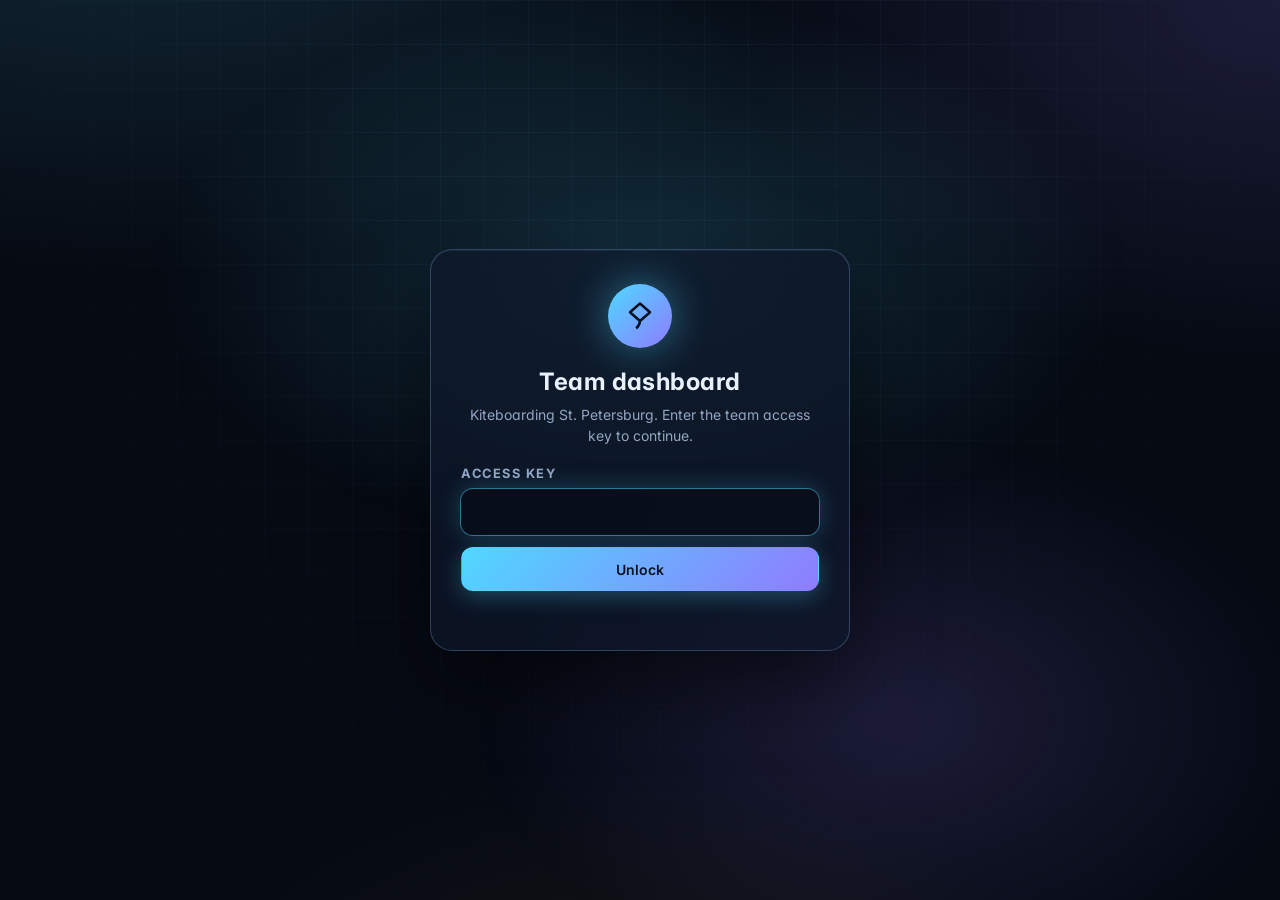
==== commit 66655236: "Merge pull request #26 from AnthonyIDS/claude/project-thread-twroyb Add or remove clients under Less" ====
--- a/index.html
+++ b/index.html
@@ -421,6 +421,7 @@
     .actions .updated { flex: 1; }
   }
 </style>
+<link rel="stylesheet" href="theme.css">
 </head>
 <body>
 
--- a/theme.css
+++ b/theme.css
@@ -0,0 +1,250 @@
+/*
+  Shared look for the team dashboard (index.html) and the marketing page (marketing.html).
+  Style taken from the IDEAS prototype: dark "night sky" background with a faint blueprint grid,
+  frosted-glass panels, and a cyan-to-violet glow for the main actions.
+
+  This file only restyles. It loads after each page's own <style> block and reuses the same
+  class names and color variables, so no page markup or JavaScript depends on it.
+*/
+
+:root {
+  color-scheme: dark;
+
+  /* Prototype palette */
+  --cyan: #4fd8ff;
+  --violet: #8f7cff;
+  --gold: #f2b52c;
+  --line: rgba(130, 170, 230, 0.16);
+  --line-2: rgba(130, 170, 230, 0.3);
+  --glass: rgba(15, 24, 42, 0.72);
+  --glass-2: rgba(22, 34, 58, 0.78);
+  --grad: linear-gradient(135deg, #4fd8ff 0%, #8f7cff 100%);
+  --glow: 0 0 0 1px rgba(79, 216, 255, 0.45), 0 0 24px rgba(79, 216, 255, 0.25);
+
+  /* The pages' own variables, mapped onto that palette (always dark, like the prototype) */
+  --bg: #060a13;
+  --surface: var(--glass);
+  --surface-2: rgba(255, 255, 255, 0.045);
+  --border: var(--line);
+  --text: #e8f0fc;
+  --muted: #93a6c2;
+  --accent: #4fd8ff;
+  --accent-hover: #7fe3ff;
+  --accent-soft: rgba(79, 216, 255, 0.13);
+  --on-accent: #061020;
+  --shadow: 0 20px 60px rgba(0, 0, 0, 0.35), inset 0 1px 0 rgba(255, 255, 255, 0.04);
+  --radius: 16px;
+
+  --info: #93c5fd;   --info-soft: rgba(59, 130, 246, 0.18);
+  --ok: #4ade80;     --ok-soft: rgba(74, 222, 128, 0.14);
+  --warn: #f2b52c;   --warn-soft: rgba(242, 181, 44, 0.12);
+  --danger: #ff7a8a; --danger-soft: rgba(255, 122, 138, 0.14);
+  --neutral: #cbd5e1; --neutral-soft: rgba(148, 163, 184, 0.16);
+
+  --green: #4ade80;  --green-soft: rgba(74, 222, 128, 0.16);
+  --blue: #93c5fd;   --blue-soft: rgba(59, 130, 246, 0.2);
+  --purple: #b9a8ff; --purple-soft: rgba(143, 124, 255, 0.2);
+  --orange: #fdba74; --orange-soft: rgba(249, 115, 22, 0.18);
+  --pink: #f9a8d4;   --pink-soft: rgba(236, 72, 153, 0.18);
+  --teal: #5eead4;   --teal-soft: rgba(20, 184, 166, 0.18);
+}
+
+/* ---------- Page background ---------- */
+html { background: var(--bg); }
+body {
+  min-height: 100vh;
+  color: var(--text);
+  background:
+    radial-gradient(1200px 600px at 10% -10%, rgba(79, 216, 255, 0.14), transparent 60%),
+    radial-gradient(900px 600px at 100% 0%, rgba(143, 124, 255, 0.16), transparent 60%),
+    radial-gradient(800px 500px at 50% 120%, rgba(242, 181, 44, 0.07), transparent 60%),
+    var(--bg);
+  background-attachment: fixed;
+}
+/* Faint blueprint grid behind everything */
+body::before {
+  content: ""; position: fixed; inset: 0; pointer-events: none; z-index: 0;
+  background-image:
+    linear-gradient(rgba(130, 170, 230, 0.05) 1px, transparent 1px),
+    linear-gradient(90deg, rgba(130, 170, 230, 0.05) 1px, transparent 1px);
+  background-size: 44px 44px;
+  -webkit-mask-image: radial-gradient(ellipse at 50% 0%, #000 30%, transparent 80%);
+  mask-image: radial-gradient(ellipse at 50% 0%, #000 30%, transparent 80%);
+}
+.wrap, .gate { position: relative; z-index: 1; }
+a { color: var(--cyan); }
+::selection { background: rgba(79, 216, 255, 0.35); color: #fff; }
+* { scrollbar-width: thin; scrollbar-color: rgba(130, 170, 230, 0.3) transparent; }
+
+/* ---------- Buttons ---------- */
+.btn {
+  height: 38px; border-radius: 11px; border-color: var(--line-2);
+  background: rgba(255, 255, 255, 0.04); color: var(--text); font-weight: 600;
+  transition: background 0.15s, border-color 0.15s, box-shadow 0.15s, transform 0.1s;
+}
+.btn:hover { border-color: var(--cyan); background: rgba(79, 216, 255, 0.08); text-decoration: none; }
+.btn:active { transform: translateY(1px); }
+.btn-primary {
+  background: var(--grad); border-color: transparent; color: var(--on-accent);
+  box-shadow: 0 6px 22px rgba(79, 216, 255, 0.28);
+}
+.btn-primary:hover { background: var(--grad); filter: brightness(1.1); box-shadow: 0 8px 28px rgba(79, 216, 255, 0.4); }
+.btn-danger { color: var(--danger); }
+.btn-danger:hover { border-color: var(--danger); background: rgba(255, 122, 138, 0.1); }
+.btn:disabled { opacity: 0.45; cursor: not-allowed; }
+
+/* ---------- Inputs and dropdowns ---------- */
+.field, select, textarea, .note-form textarea {
+  border-color: var(--line-2);
+  background-color: rgba(5, 10, 20, 0.6);
+  color: var(--text);
+}
+select option, select optgroup { background: #0d1628; color: var(--text); }
+.field:focus, select:focus, textarea:focus, .note-form textarea:focus {
+  outline: none; border-color: transparent; box-shadow: var(--glow);
+}
+.field::placeholder, textarea::placeholder { color: #61748f; }
+.search .field { background: rgba(5, 10, 20, 0.6); border-color: var(--line); }
+.search .field:focus { background: rgba(5, 10, 20, 0.75); border-color: transparent; }
+.status-filter { background-color: rgba(5, 10, 20, 0.6); border-color: var(--line); }
+
+/* ---------- Key gate ---------- */
+.gate {
+  background:
+    radial-gradient(700px 400px at 50% 30%, rgba(79, 216, 255, 0.18), transparent 70%),
+    radial-gradient(600px 400px at 70% 80%, rgba(143, 124, 255, 0.16), transparent 70%);
+}
+.gate-card {
+  max-width: 420px; padding: 34px 30px 28px; border-radius: 22px; text-align: center;
+  background: var(--glass); border-color: var(--line-2);
+  -webkit-backdrop-filter: blur(18px); backdrop-filter: blur(18px);
+  box-shadow: 0 30px 80px rgba(0, 0, 0, 0.5), inset 0 1px 0 rgba(255, 255, 255, 0.06);
+}
+.gate-card .logo { width: 64px; height: 64px; margin: 0 auto; border-radius: 50%; box-shadow: 0 0 40px rgba(79, 216, 255, 0.45); }
+.gate-card .logo svg { width: 30px; height: 30px; }
+.gate-card h1 { font-size: 1.5rem; letter-spacing: 0.02em; }
+.gate-card label { text-align: left; color: var(--muted); font-size: 0.8rem; text-transform: uppercase; letter-spacing: 0.12em; font-weight: 700; }
+.gate-card .field { height: 46px; border-radius: 12px; text-align: center; letter-spacing: 0.08em; font-size: 1rem; }
+.gate-card .btn { height: 44px; border-radius: 12px; }
+.gate-card .btn:not(.btn-primary) { margin-top: 8px; }
+
+/* ---------- Header ---------- */
+.logo { background: var(--grad); color: var(--on-accent); box-shadow: 0 0 22px rgba(79, 216, 255, 0.35); }
+.topbar {
+  position: sticky; top: 12px; z-index: 30;
+  padding: 12px 16px; border-radius: 18px;
+  background: rgba(6, 10, 19, 0.78); border: 1px solid var(--line);
+  -webkit-backdrop-filter: blur(16px); backdrop-filter: blur(16px);
+  box-shadow: 0 16px 40px rgba(0, 0, 0, 0.35);
+}
+.brand h1 { letter-spacing: 0.01em; font-size: 18px; }
+.brand .brand-sub {
+  font-size: 0.72rem; text-transform: uppercase; letter-spacing: 0.16em; font-weight: 700; color: var(--cyan);
+}
+.actions .updated { font-size: 0.78rem; display: inline-flex; align-items: center; gap: 6px; }
+.actions .updated:not(:empty)::before {
+  content: ""; width: 7px; height: 7px; border-radius: 50%; background: var(--ok); box-shadow: 0 0 10px var(--ok);
+}
+
+/* ---------- Banners ---------- */
+.banner {
+  border: 1px solid rgba(242, 181, 44, 0.35); background: rgba(242, 181, 44, 0.1); color: #f6deab;
+}
+.banner.error { border-color: rgba(255, 122, 138, 0.45); background: rgba(255, 122, 138, 0.12); color: #ffd0d6; }
+
+/* ---------- Glass cards: KPIs and panels ---------- */
+.kpi, .panel {
+  background: var(--glass); border-color: var(--line);
+  -webkit-backdrop-filter: blur(14px); backdrop-filter: blur(14px);
+  box-shadow: var(--shadow);
+}
+.kpi { position: relative; overflow: hidden; }
+.kpi::after {
+  content: ""; position: absolute; left: 18px; right: 18px; top: 0; height: 1px;
+  background: linear-gradient(90deg, transparent, rgba(79, 216, 255, 0.5), transparent);
+}
+.kpi-label { font-size: 0.72rem; text-transform: uppercase; letter-spacing: 0.14em; font-weight: 700; color: var(--muted); }
+.kpi-accent .kpi-value {
+  color: var(--cyan);
+  background: var(--grad); -webkit-background-clip: text; background-clip: text; -webkit-text-fill-color: transparent;
+}
+.panel-head { border-bottom: 1px solid var(--line); margin-bottom: 14px; padding-bottom: 14px; background: linear-gradient(180deg, rgba(79, 216, 255, 0.05), transparent); border-radius: var(--radius) var(--radius) 0 0; }
+.panel-head h2 { font-size: 1rem; letter-spacing: 0.01em; }
+.panel-head h2::before {
+  content: ""; display: inline-block; width: 8px; height: 8px; margin-right: 10px; vertical-align: 2px;
+  border-radius: 50%; background: var(--grad); box-shadow: 0 0 10px rgba(79, 216, 255, 0.6);
+}
+.section-title { color: var(--cyan); letter-spacing: 0.16em; font-size: 0.72rem; font-weight: 700; }
+
+/* Inner cards (lesson requests, availability, categories, reach) */
+.req, .avail-col, .cat, .reach > div {
+  background: rgba(255, 255, 255, 0.03); border-color: var(--line);
+  transition: border-color 0.15s, box-shadow 0.15s;
+}
+.req:hover, .cat:hover, .reach > div:hover { border-color: var(--line-2); box-shadow: 0 0 0 1px rgba(79, 216, 255, 0.12), 0 10px 30px rgba(0, 0, 0, 0.25); }
+.avail-col h3 { background: linear-gradient(180deg, rgba(79, 216, 255, 0.07), rgba(255, 255, 255, 0.02)); border-color: var(--line); }
+.req-notes, .team-notes { background: rgba(5, 10, 20, 0.45); border: 1px solid var(--line); }
+.book-form { background: rgba(5, 10, 20, 0.45); border: 1px solid var(--line); }
+.team { border-top-color: var(--line-2); }
+.cnotes summary { color: var(--cyan); }
+
+/* Pills: add a thin matching edge so they read as glowing tags */
+.pill { border: 1px solid rgba(148, 163, 184, 0.25); }
+.pill.info { border-color: rgba(147, 197, 253, 0.35); }
+.pill.ok, .pill.complete { border-color: rgba(74, 222, 128, 0.4); }
+.pill.warn { border-color: rgba(242, 181, 44, 0.4); }
+.pill.danger { border-color: rgba(255, 122, 138, 0.45); }
+.pill.jetski { border-color: rgba(253, 186, 116, 0.4); }
+.pill.repeat { border-color: rgba(185, 168, 255, 0.45); }
+
+/* ---------- Switches (Jetski, client type, Completed) ---------- */
+.seg { background: rgba(255, 255, 255, 0.04); border-color: var(--line); }
+.seg button:hover:not(:disabled) { color: var(--text); }
+.seg button[aria-pressed="true"] { background: rgba(79, 216, 255, 0.16); color: #fff; box-shadow: inset 0 0 0 1px rgba(79, 216, 255, 0.4); }
+.seg button[data-jetski="yes"][aria-pressed="true"] { background: var(--orange); color: #1f0d00; box-shadow: 0 0 14px rgba(253, 186, 116, 0.35); }
+.seg button[data-client="repeat"][aria-pressed="true"] { background: var(--violet); color: #0b0626; box-shadow: 0 0 14px rgba(143, 124, 255, 0.4); }
+.seg button[data-client="complete"][aria-pressed="true"],
+.seg button[data-done="yes"][aria-pressed="true"] { background: var(--ok); color: #04210f; box-shadow: 0 0 14px rgba(74, 222, 128, 0.35); }
+
+/* ---------- Calendar ---------- */
+.cal { border-color: var(--line); background: rgba(5, 10, 20, 0.3); }
+.cal-dow div { background: rgba(255, 255, 255, 0.04); border-color: var(--line); text-transform: uppercase; letter-spacing: 0.1em; font-size: 11px; }
+.cal-day { border-color: var(--line); }
+.cal-day:hover { background: rgba(79, 216, 255, 0.06); }
+.cal-day.out { background: rgba(0, 0, 0, 0.18); }
+.cal-day.today { background: rgba(79, 216, 255, 0.1); }
+.cal-day.today .cal-num { background: var(--grad); color: var(--on-accent); box-shadow: 0 0 12px rgba(79, 216, 255, 0.5); }
+.cal-day.selected { box-shadow: inset 0 0 0 1px var(--cyan), inset 0 0 18px rgba(79, 216, 255, 0.2); }
+.gcal { border-color: var(--line-2); box-shadow: 0 0 0 1px rgba(255, 255, 255, 0.06), 0 20px 50px rgba(0, 0, 0, 0.45); }
+.ev-list > li, .detail li { border-color: var(--line); }
+
+/* ---------- Marketing charts and tables ---------- */
+.goal-track, .mix { background: rgba(255, 255, 255, 0.06); }
+.goal-track i, .funnel .track i, .hbars .track i { background: var(--grad); box-shadow: 0 0 12px rgba(79, 216, 255, 0.35); }
+.grp i.cur, .sw.cur { background: linear-gradient(180deg, #4fd8ff 0%, #8f7cff 100%); }
+.grp:hover i.cur { background: linear-gradient(180deg, #7fe3ff 0%, #a597ff 100%); }
+.grp.sel { background: rgba(79, 216, 255, 0.1); }
+.bars, .gridline { border-color: var(--line); }
+.tip {
+  background: rgba(12, 20, 36, 0.95); color: #fff; border: 1px solid rgba(79, 216, 255, 0.4);
+  box-shadow: 0 16px 40px rgba(0, 0, 0, 0.5), 0 0 30px rgba(79, 216, 255, 0.15);
+}
+.table-wrap { border-color: var(--line); background: rgba(5, 10, 20, 0.3); }
+th { background: rgba(255, 255, 255, 0.04); text-transform: uppercase; letter-spacing: 0.08em; font-size: 11.5px; }
+th, td { border-color: var(--line); }
+tbody tr:hover td { background: rgba(79, 216, 255, 0.05); }
+.hint code { background: rgba(79, 216, 255, 0.08); border: 1px solid rgba(79, 216, 255, 0.18); color: var(--text); }
+.toolbar select, .panel-head select { background-color: rgba(5, 10, 20, 0.6); border-color: var(--line-2); }
+
+/* ---------- Focus ---------- */
+.btn:focus-visible, .seg button:focus-visible, .cal-day:focus-visible, .grp:focus-visible, .cnotes summary:focus-visible { outline: 2px solid var(--gold); outline-offset: 2px; }
+
+@media (prefers-reduced-motion: reduce) {
+  .btn, .req, .cat, .reach > div { transition: none; }
+}
+
+/* Phone: header scrolls away like the prototype, so it doesn't cover the page */
+@media (max-width: 640px) {
+  .topbar { position: static; padding: 12px; }
+  .panel-head { margin-bottom: 10px; padding-bottom: 10px; }
+}
